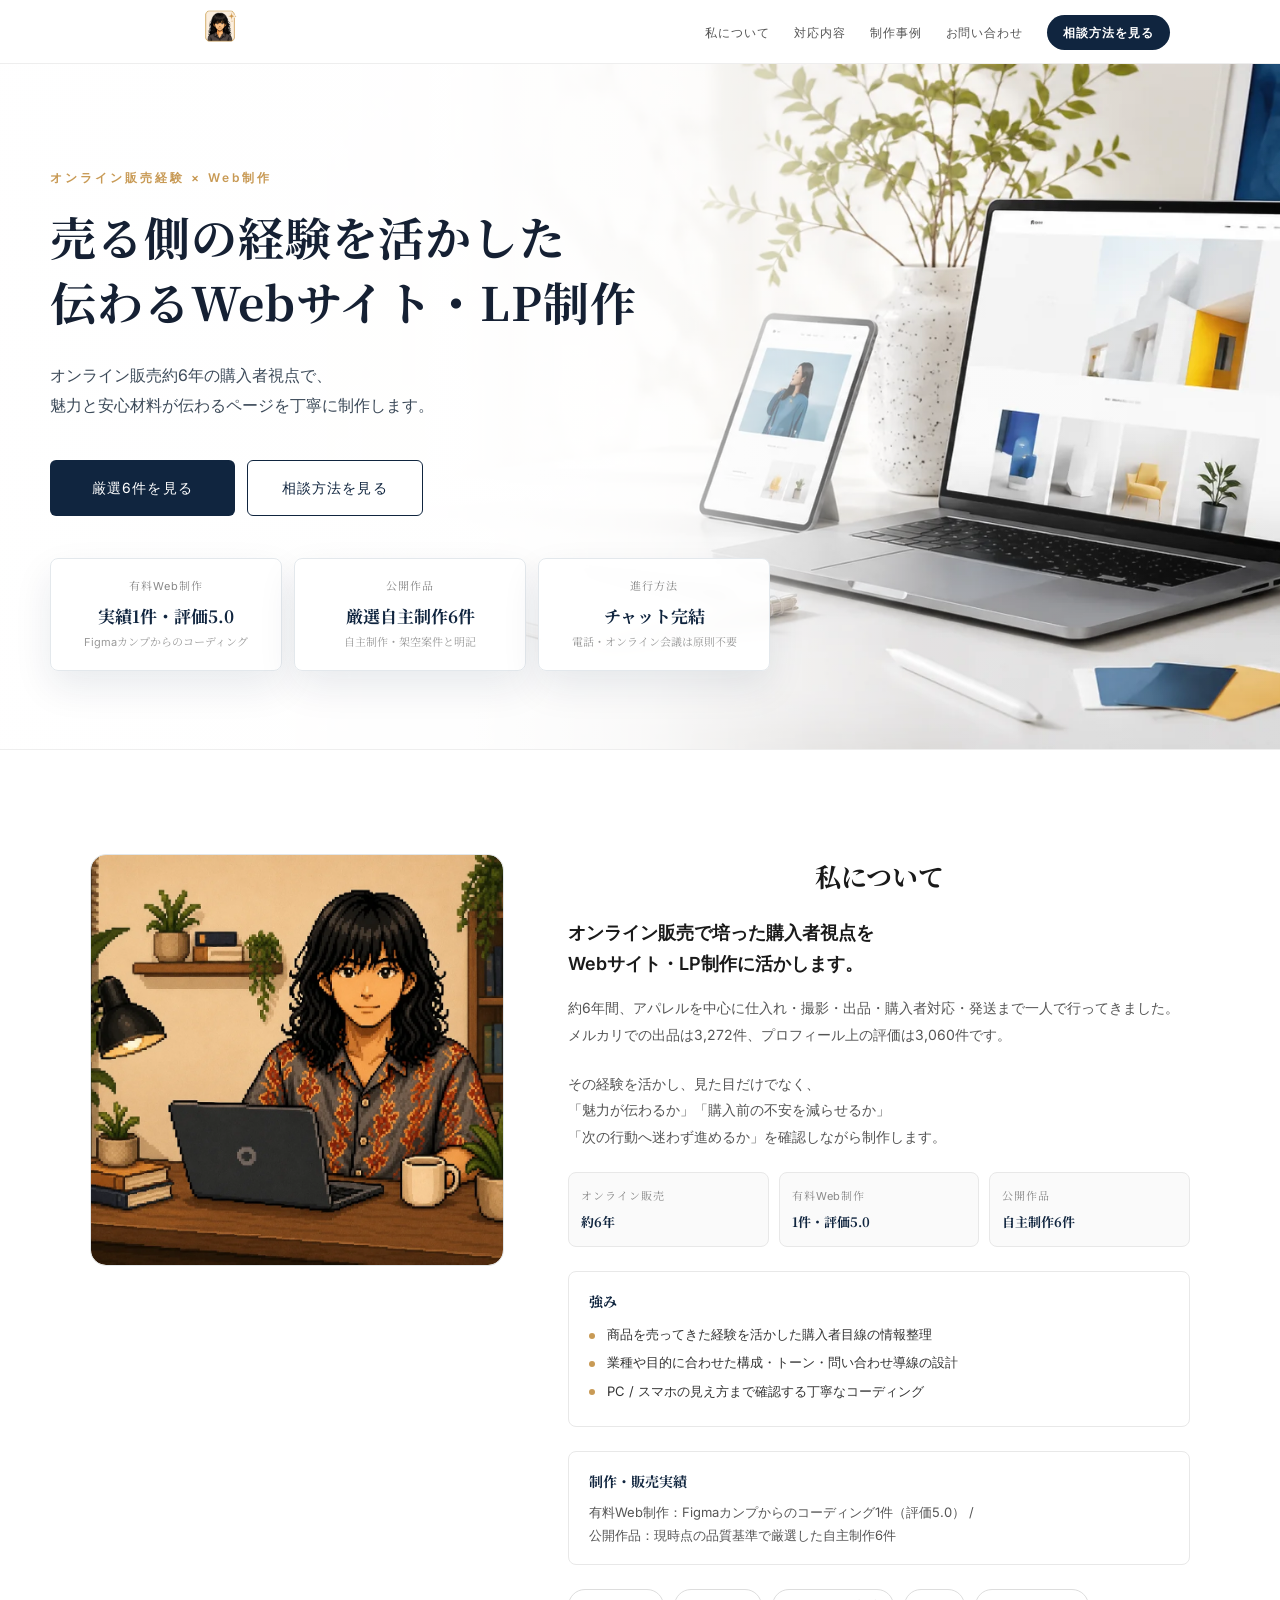
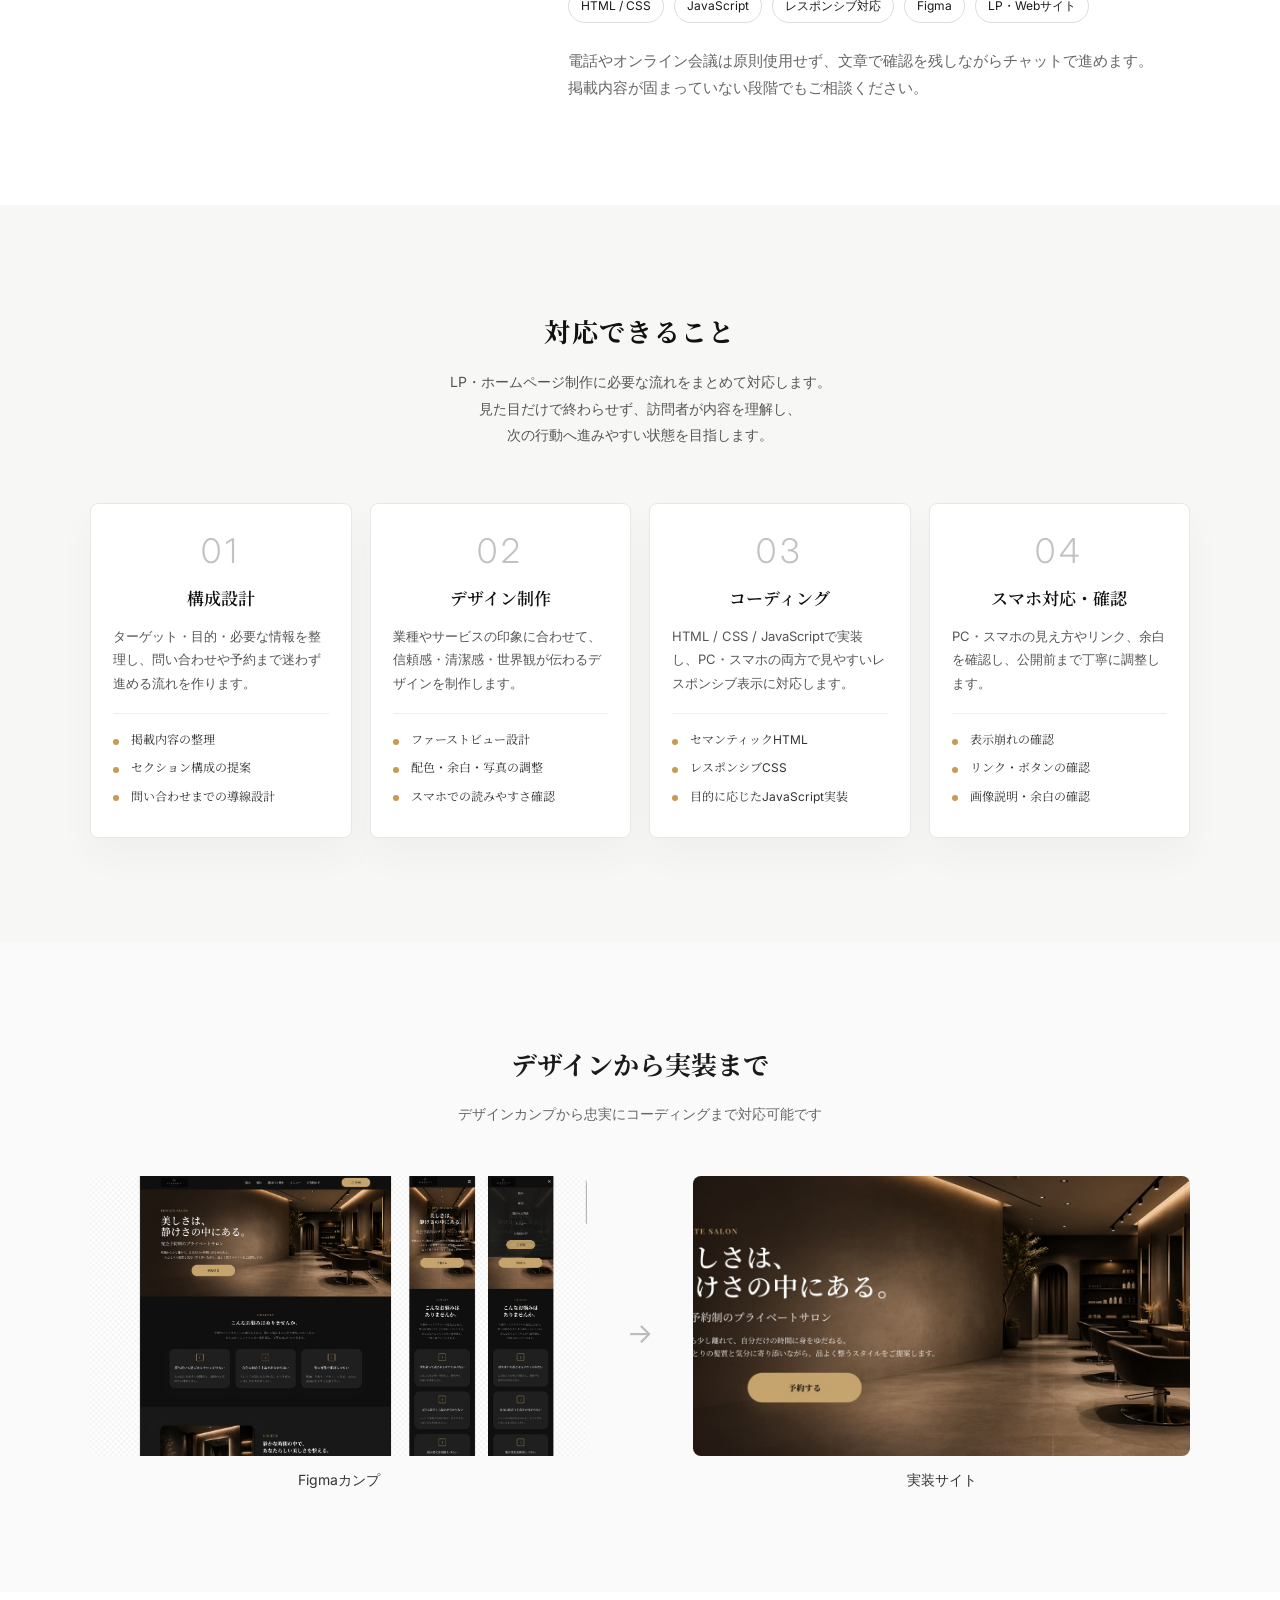
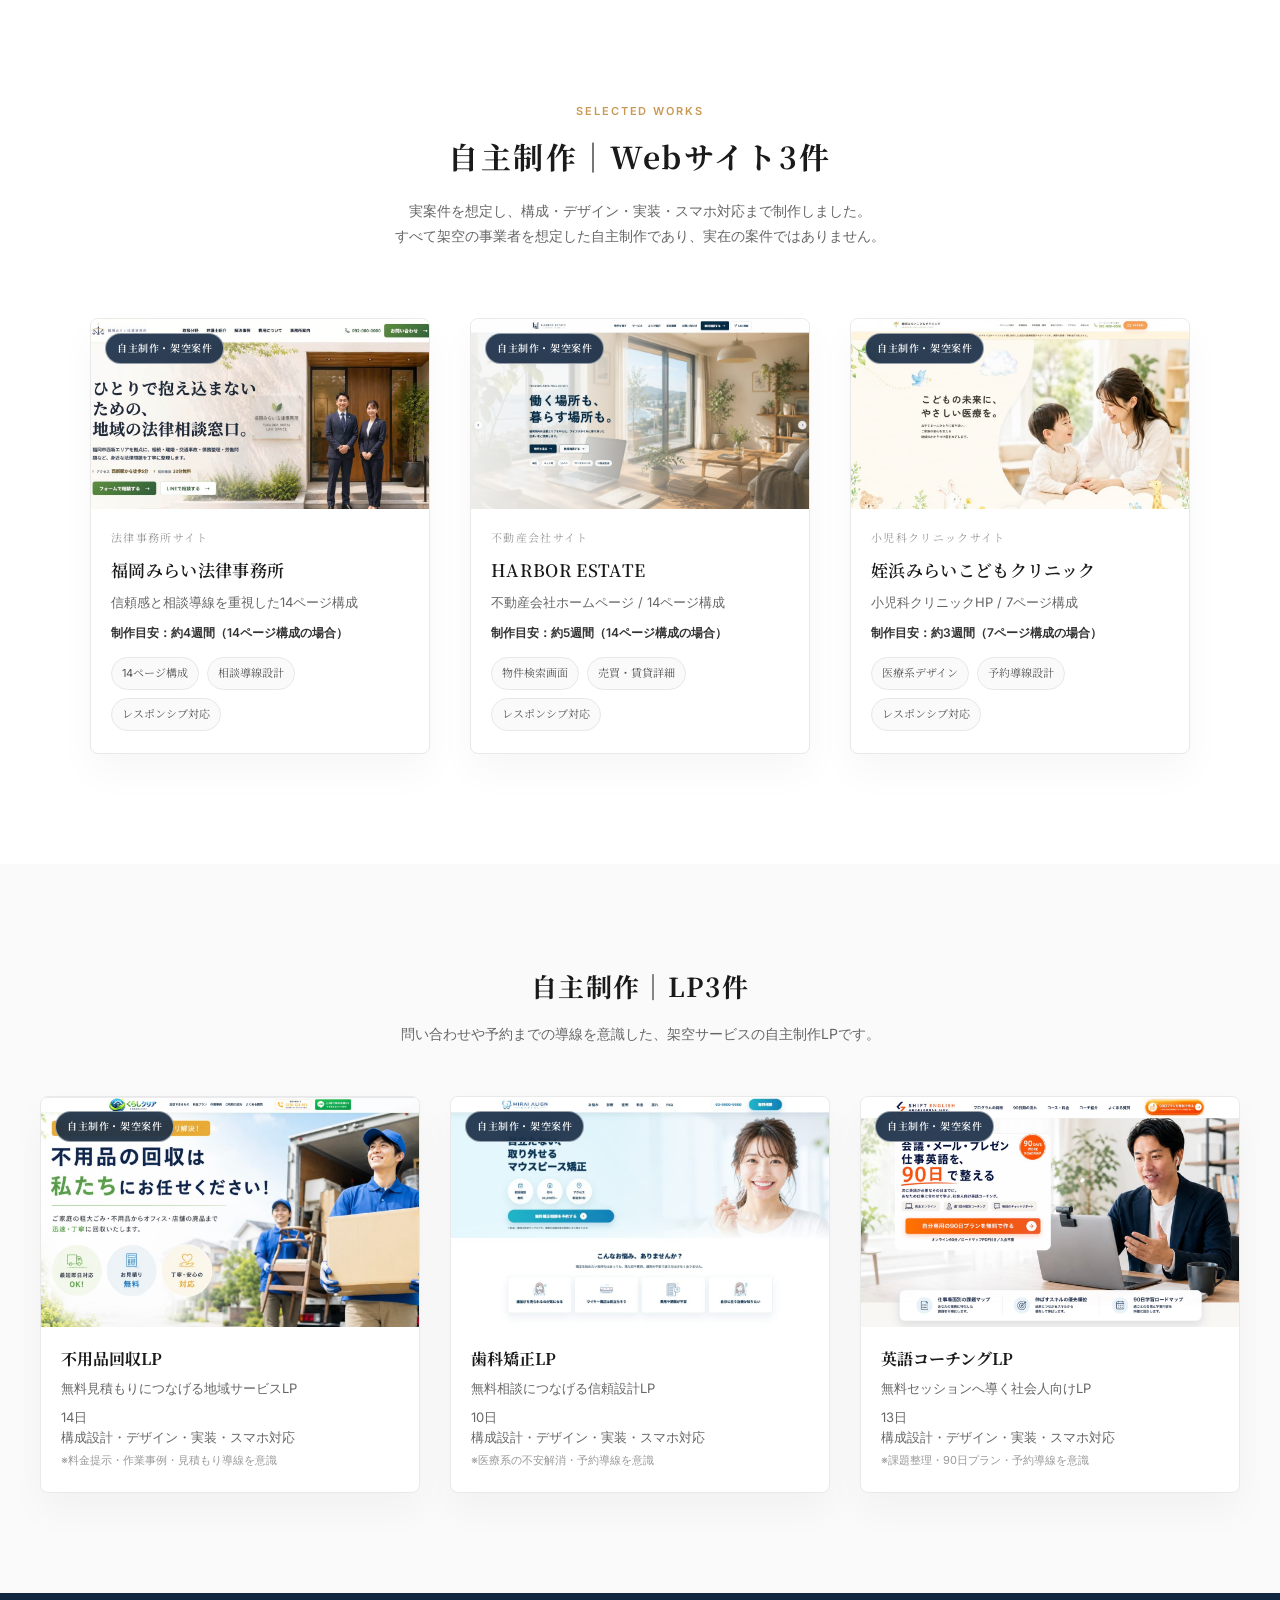
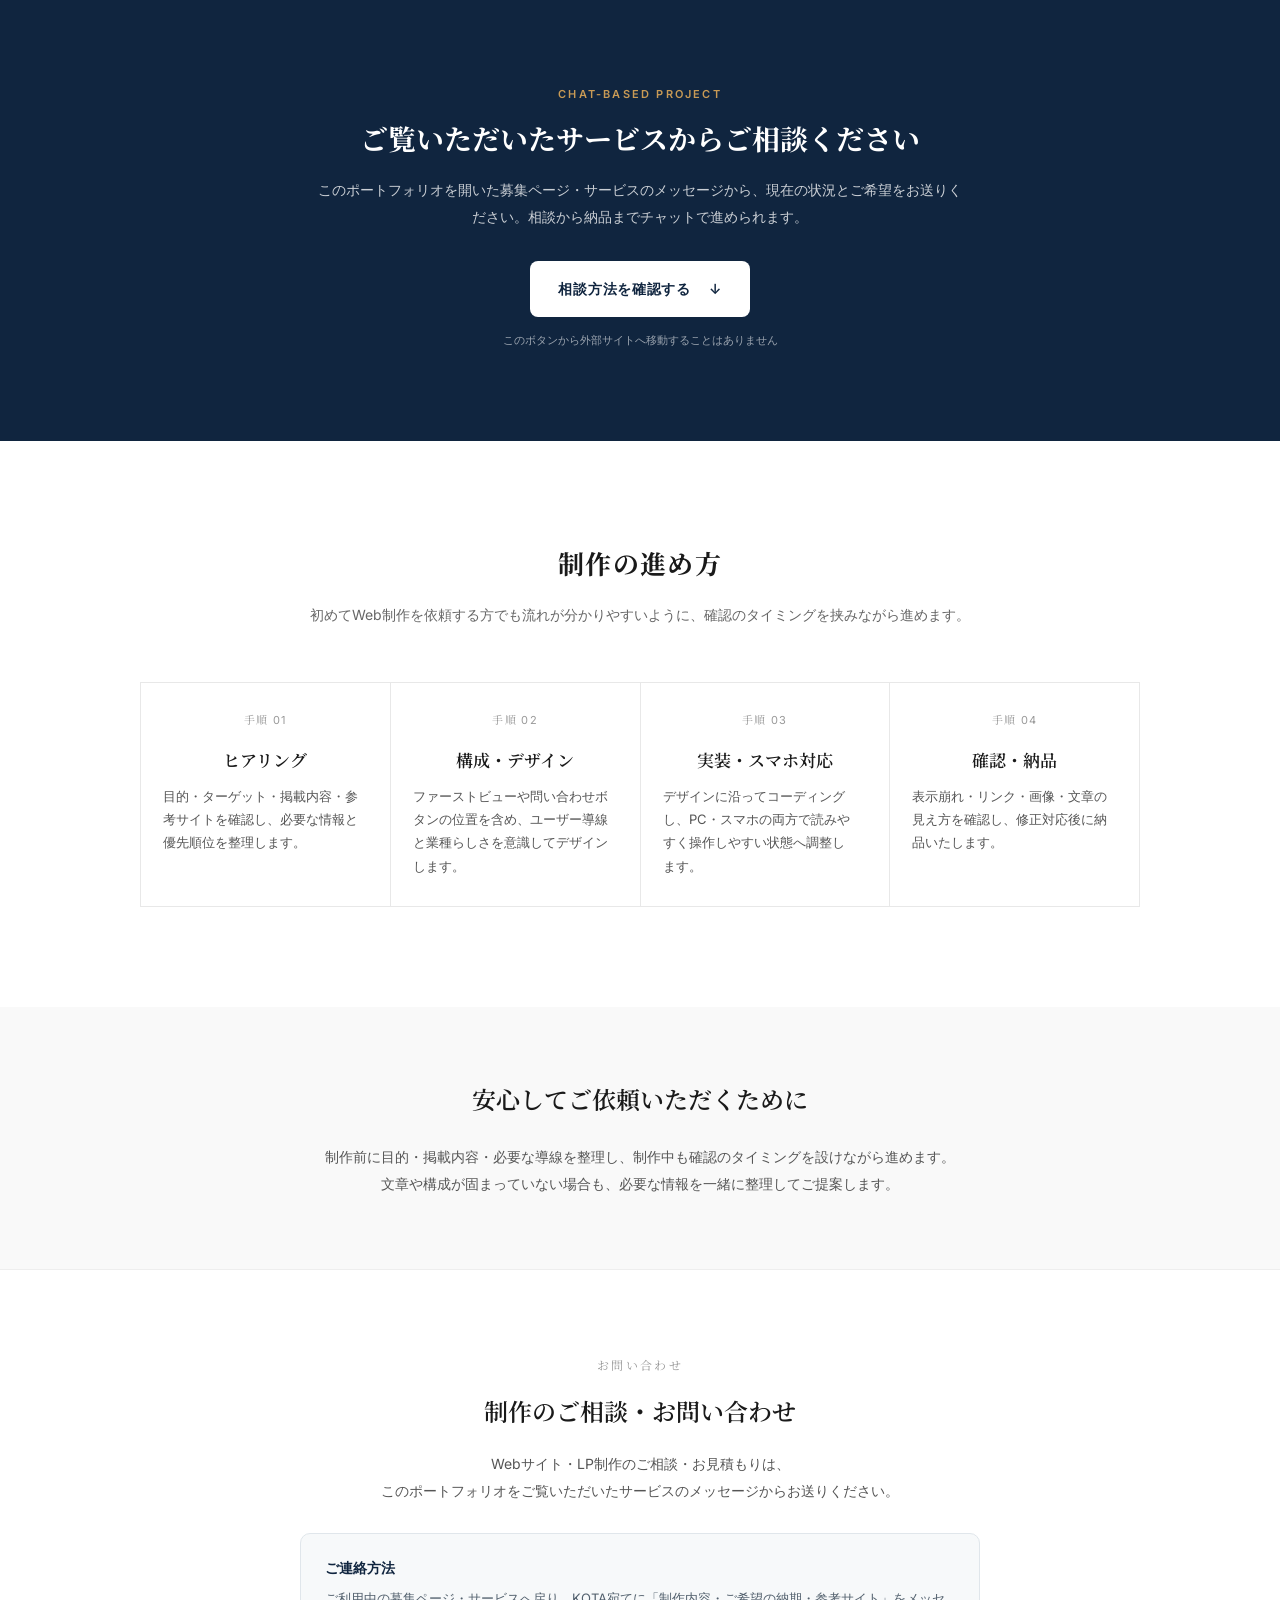
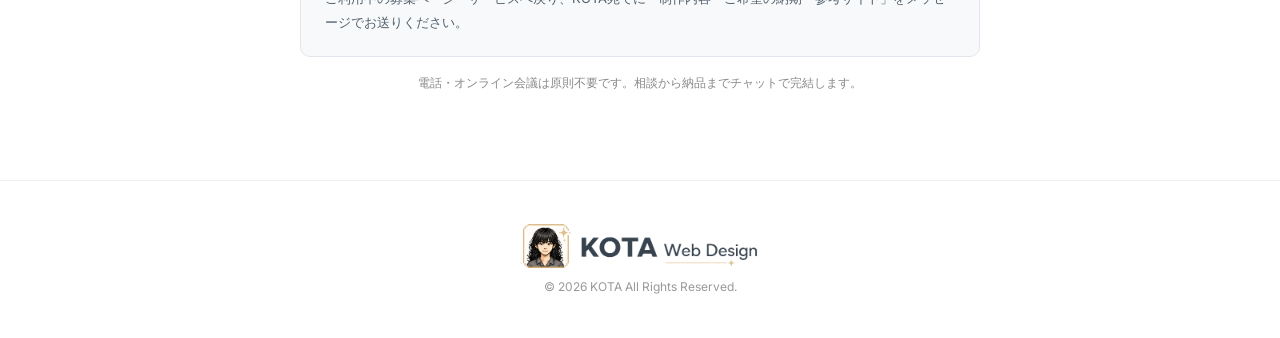
==== index.html @ 9e102dd1 "Add files via upload" ====
<!doctype html>
<html lang="ja">
  <head>
    <meta charset="UTF-8" />
    <meta name="viewport" content="width=device-width, initial-scale=1.0" />

    <!-- SEO -->
    <title>KOTA Web Design｜オンライン販売経験を活かすWebサイト・LP制作</title>

    <meta
      name="description"
      content="オンライン販売約6年の経験を活かし、商品・サービスの魅力が伝わるWebサイト・LPを制作。構成設計、デザイン、コーディング、スマホ対応までチャット完結で進めます。"
    />

    <!-- OGP（SNSシェア用） -->
    <meta
      property="og:title"
      content="KOTA Web Design｜オンライン販売経験×Web制作"
    />
    <meta
      property="og:description"
      content="オンライン販売約6年の購入者視点を活かすWeb制作者。厳選した自主制作6件と有料コーディング実績を掲載しています。"
    />
    <meta property="og:type" content="website" />
    <meta
      property="og:url"
      content="https://kota-web-design.github.io/kota-design-lab/"
    />
    <meta
      property="og:image"
      content="https://kota-web-design.github.io/kota-design-lab/img/ogp-portfolio-20260713.png"
    />
    <meta property="og:image:width" content="1200" />
    <meta property="og:image:height" content="630" />

    <!-- Twitter -->
    <meta name="twitter:card" content="summary_large_image" />
    <meta
      name="twitter:image"
      content="https://kota-web-design.github.io/kota-design-lab/img/ogp-portfolio-20260713.png"
    />

    <!-- CSS -->
    <link rel="stylesheet" href="style.css?v=20260722-6" />

    <!-- FV background -->
    <link
      rel="preload"
      as="image"
      href="img/fv-web-production-desktop.webp"
      type="image/webp"
      media="(min-width: 769px)"
    />
    <link
      rel="preload"
      as="image"
      href="img/fv-web-production-mobile-v2.webp"
      type="image/webp"
      media="(max-width: 768px)"
    />

    <!-- フォント -->
    <link rel="preconnect" href="https://fonts.googleapis.com" />
    <link rel="preconnect" href="https://fonts.gstatic.com" crossorigin />

    <link
      href="https://fonts.googleapis.com/css2?family=Inter:wght@300;400;500;600&amp;family=Noto+Serif+JP:wght@400;500&amp;display=swap"
      rel="stylesheet"
    />

    <!-- ファビコン -->
    <link rel="icon" href="img/favicon.ico" sizes="64x64" type="image/x-icon" />
  </head>
  <body>
    <header class="header">
      <div class="header__inner">
        <!-- ロゴ -->
        <p class="header__logo">
          <a href="index.html" aria-label="KOTA Web Design トップページ">
            <picture class="header__brand-picture">
              <source media="(max-width: 768px)" srcset="img/kota-logo-sp.png" />
              <img src="img/kota-logo-wordmark.png" alt="" width="1200" height="254" />
            </picture>
            <span class="header__brand-label">KOTA Web Design</span>
          </a>
        </p>

        <!-- ハンバーガー -->
        <button
          class="header__toggle"
          type="button"
          aria-label="メニューを開く"
          aria-expanded="false"
          aria-controls="globalNav"
        >
          <span></span>
          <span></span>
          <span></span>
        </button>

        <!-- ナビ -->
        <nav
          class="header__nav"
          id="globalNav"
          aria-label="グローバルナビゲーション"
        >
          <ul>
            <li><a href="#about">私について</a></li>
            <li><a href="#service">対応内容</a></li>
            <li><a href="#works">制作事例</a></li>
            <li><a href="#contact">お問い合わせ</a></li>
            <li class="header__cta-item">
              <a class="header__cta-link" href="#contact">相談方法を見る</a>
            </li>
          </ul>
        </nav>
      </div>
    </header>

    <main>
      <section class="fv">
        <div class="fv__inner">
          <p class="fv__lead">オンライン販売経験 × Web制作</p>

          <h1 class="fv__title">
            <span class="fv__title-line">売る側の経験を活かした</span>
            <span class="fv__title-line">伝わるWebサイト・LP制作</span>
          </h1>

          <p class="fv__text">
            <span class="fv__text-line">オンライン販売約6年の購入者視点で、</span>
            <span class="fv__text-line">魅力と安心材料が伝わるページを丁寧に制作します。</span>
          </p>

          <div class="fv__cta">
            <a href="#works" class="btn-primary"> 厳選6件を見る </a>

            <a href="#contact" class="btn-secondary btn-contact"> 相談方法を見る </a>
          </div>

          <ul class="fv__points" aria-label="対応内容の概要">
            <li>
              <span>有料Web制作</span>
              <strong>実績1件・評価5.0</strong>
              <small>Figmaカンプからのコーディング</small>
            </li>
            <li>
              <span>公開作品</span>
              <strong>厳選自主制作6件</strong>
              <small>自主制作・架空案件と明記</small>
            </li>
            <li>
              <span>進行方法</span>
              <strong>チャット完結</strong>
              <small>電話・オンライン会議は原則不要</small>
            </li>
          </ul>
        </div>
      </section>

      <!-- About -->

      <section id="about" class="about">
        <div class="about__inner">
          <!-- 左：KOTAのイメージイラスト -->
          <div class="about__img">
            <img
              src="img/about-kota-pixel.webp"
              alt="パソコンでWeb制作をするKOTAのイメージイラスト"
              width="1200"
              height="900"
              loading="lazy"
            />
          </div>

          <!-- 右：テキスト -->
          <div class="about__content">
            <h2 class="about__title">私について</h2>

            <p class="about__lead">
              <span class="about__lead-line">オンライン販売で培った購入者視点を</span>
              <span class="about__lead-line">Webサイト・LP制作に活かします。</span>
            </p>

            <p class="about__text">
              <span class="about__text-line">約6年間、アパレルを中心に仕入れ・撮影・出品・購入者対応・発送まで一人で行ってきました。</span>
              <span class="about__text-line">メルカリでの出品は3,272件、プロフィール上の評価は3,060件です。</span>
            </p>
            <p class="about__text">
              <span class="about__text-line">その経験を活かし、見た目だけでなく、</span>
              <span class="about__text-line">「魅力が伝わるか」「購入前の不安を減らせるか」</span>
              <span class="about__text-line">「次の行動へ迷わず進めるか」を確認しながら制作します。</span>
            </p>

            <div class="about__summary" aria-label="対応内容の要約">
              <div>
                <span>オンライン販売</span>
                <strong>約6年</strong>
              </div>
              <div>
                <span>有料Web制作</span>
                <strong>1件・評価5.0</strong>
              </div>
              <div>
                <span>公開作品</span>
                <strong>自主制作6件</strong>
              </div>
            </div>

            <!-- 強み -->
            <div class="about__strength">
              <h3>強み</h3>
              <ul>
                <li>商品を売ってきた経験を活かした購入者目線の情報整理</li>
                <li>業種や目的に合わせた構成・トーン・問い合わせ導線の設計</li>
                <li>PC / スマホの見え方まで確認する丁寧なコーディング</li>
              </ul>
            </div>

            <!-- 実績 -->
            <div class="about__data">
              <h3>制作・販売実績</h3>
              <p>
                有料Web制作：Figmaカンプからのコーディング1件（評価5.0） /<br>
                公開作品：現時点の品質基準で厳選した自主制作6件
              </p>
            </div>

            <!-- スキル -->
            <ul class="about__skills">
              <li>HTML / CSS</li>
              <li>JavaScript</li>
              <li>レスポンシブ対応</li>
              <li>Figma</li>
              <li>LP・Webサイト</li>
            </ul>

            <!-- スタンス -->
            <p class="about__note">
              電話やオンライン会議は原則使用せず、文章で確認を残しながらチャットで進めます。<br>掲載内容が固まっていない段階でもご相談ください。
            </p>
          </div>
        </div>
      </section>

      <!-- Service -->

      <section id="service" class="service">
        <div class="service__inner">
          <h2 class="service__title">対応できること</h2>

          <p class="service__lead">
            LP・ホームページ制作に必要な流れをまとめて対応します。<br>
            見た目だけで終わらせず、訪問者が内容を理解し、<br class="br-sp">次の行動へ進みやすい状態を目指します。
          </p>

          <div class="service__grid">
            <div class="service__card">
              <span class="service__num">01</span>
              <h3>構成設計</h3>
              <p>
                ターゲット・目的・必要な情報を整理し、問い合わせや予約まで迷わず進める流れを作ります。
              </p>
              <ul class="service__points">
                <li>掲載内容の整理</li>
                <li>セクション構成の提案</li>
                <li>問い合わせまでの導線設計</li>
              </ul>
            </div>

            <div class="service__card">
              <span class="service__num">02</span>
              <h3>デザイン制作</h3>
              <p>
                業種やサービスの印象に合わせて、信頼感・清潔感・世界観が伝わるデザインを制作します。
              </p>
              <ul class="service__points">
                <li>ファーストビュー設計</li>
                <li>配色・余白・写真の調整</li>
                <li>スマホでの読みやすさ確認</li>
              </ul>
            </div>

            <div class="service__card">
              <span class="service__num">03</span>
              <h3>コーディング</h3>
              <p>
                HTML / CSS /
                JavaScriptで実装し、PC・スマホの両方で見やすいレスポンシブ表示に対応します。
              </p>
              <ul class="service__points">
                <li>セマンティックHTML</li>
                <li>レスポンシブCSS</li>
                <li>目的に応じたJavaScript実装</li>
              </ul>
            </div>

            <div class="service__card">
              <span class="service__num">04</span>
              <h3>スマホ対応・確認</h3>
              <p>
                PC・スマホの見え方やリンク、余白を確認し、公開前まで丁寧に調整します。
              </p>
              <ul class="service__points">
                <li>表示崩れの確認</li>
                <li>リンク・ボタンの確認</li>
                <li>画像説明・余白の確認</li>
              </ul>
            </div>
          </div>
        </div>
      </section>

      <!-- デザインから実装まで -->

      <section class="flow">
        <div class="flow__inner">
          <h2 class="flow__title">デザインから実装まで</h2>

          <p class="flow__lead">
            デザインカンプから忠実にコーディングまで対応可能です
          </p>

          <div class="flow__grid">
            <!-- Figma -->
            <a
              href="https://www.figma.com/design/ngQsk5LCOFToqk7Y4QgtPi/portfolio-hair-salon?m=auto&t=NcgxtEszSoe4qUZQ-6"
              target="_blank"
              rel="noopener noreferrer"
              class="flow__card"
            >
              <div class="flow__img">
                <img
                  src="img/figma-sample.jpg"
                  alt="Figmaデザインカンプ"
                  width="2850"
                  height="1708"
                  loading="lazy"
                />
              </div>
              <p class="flow__label">Figmaカンプ</p>
            </a>

            <div class="flow__arrow">→</div>

            <!-- コーディング -->
            <a
              href="https://kota-web-design.github.io/salon-prive-lp/"
              target="_blank"
              rel="noopener noreferrer"
              class="flow__card"
            >
              <div class="flow__img">
                <img
                  src="img/code-sample.jpg"
                  alt="コーディング実装サイト"
                  width="1440"
                  height="614"
                  loading="lazy"
                />
              </div>
              <p class="flow__label">実装サイト</p>
            </a>
          </div>
        </div>
      </section>

      <!-- 制作事例 -->
      <section id="works" class="works">
        <div class="works__inner">
          <p class="works__eyebrow">SELECTED WORKS</p>
          <h2 class="works__title">自主制作｜Webサイト3件</h2>

          <p class="works__lead">
            実案件を想定し、構成・デザイン・実装・スマホ対応<br class="sp-only">まで制作しました。<br>
            すべて架空の事業者を想定した自主制作であり、<br class="sp-only">実在の案件ではありません。
          </p>

          <div class="works__grid">
            <!-- 法律事務所サイト -->
            <a href="work-law.html" class="works__card works__card--featured">
              <div class="works__img">
                <span class="project-badge">自主制作・架空案件</span>
                <img
                  src="img/work-law.jpg"
                  alt="法律事務所サイト制作事例"
                  loading="lazy"
                  width="1200"
                  height="630"
                />
                <span class="works__link">詳細を見る →</span>
              </div>
              <div class="works__info">
                <span class="works__category">法律事務所サイト</span>
                <h3>福岡みらい法律事務所</h3>
                <p>信頼感と相談導線を重視した14ページ構成</p>
                <p class="works__period">制作目安：約4週間（14ページ構成の場合）</p>
                <ul class="works__tags" aria-label="制作内容">
                  <li>14ページ構成</li>
                  <li>相談導線設計</li>
                  <li>レスポンシブ対応</li>
                </ul>
              </div>
            </a>

            <!-- 不動産HP -->
            <a
              href="work-harbor-estate.html"
              class="works__card works__card--featured"
            >
              <div class="works__img">
                <span class="project-badge">自主制作・架空案件</span>
                <img
                  src="img/harbor-estate.jpg"
                  alt="不動産会社ホームページ HARBOR ESTATEの制作事例"
                  width="1889"
                  height="1108"
                  loading="lazy"
                />
                <span class="works__link">詳細を見る →</span>
              </div>
              <div class="works__info">
                <span class="works__category">不動産会社サイト</span>
                <h3>HARBOR ESTATE</h3>
                <p>不動産会社ホームページ / 14ページ構成</p>
                <p class="works__period">制作目安：約5週間（14ページ構成の場合）</p>
                <ul class="works__tags" aria-label="制作内容">
                  <li>物件検索画面</li>
                  <li>売買・賃貸詳細</li>
                  <li>レスポンシブ対応</li>
                </ul>
              </div>
            </a>

            <!-- 小児科クリニックHP -->
            <a
              href="work-pediatric-clinic.html"
              class="works__card works__card--featured"
            >
              <div class="works__img">
                <span class="project-badge">自主制作・架空案件</span>
                <img
                  src="img/work-pediatric-clinic-20260710.png"
                  alt="小児科クリニックホームページ 姪浜みらいこどもクリニックの制作事例"
                  loading="lazy"
                  width="1200"
                  height="630"
                />
                <span class="works__link">詳細を見る →</span>
              </div>
              <div class="works__info">
                <span class="works__category">小児科クリニックサイト</span>
                <h3>姪浜みらいこどもクリニック</h3>
                <p>小児科クリニックHP / 7ページ構成</p>
                <p class="works__period">制作目安：約3週間（7ページ構成の場合）</p>
                <ul class="works__tags" aria-label="制作内容">
                  <li>医療系デザイン</li>
                  <li>予約導線設計</li>
                  <li>レスポンシブ対応</li>
                </ul>
              </div>
            </a>
          </div>
        </div>
      </section>
      <!-- LP projects -->

      <section class="lp">
        <div class="lp__inner">
          <h2 class="lp__title">自主制作｜LP3件</h2>

          <p class="lp__lead">
            問い合わせや予約までの導線を意識した、<br class="sp-only">架空サービスの自主制作LPです。
          </p>

          <div class="lp__grid">
            <!-- 不用品回収 -->
            <a href="lp-kurashi-clear.html" class="lp__card">
              <div class="lp__img">
                <span class="project-badge">自主制作・架空案件</span>
                <img
                  src="img/lp-kurashi-clear-20260717.jpg"
                  alt="不用品回収LP くらしクリアの制作事例"
                  width="1400"
                  height="776"
                  loading="lazy"
                />
              </div>
              <div class="lp__info">
                <h3>不用品回収LP</h3>
                <p>無料見積もりにつなげる地域サービスLP</p>
                <p class="lp__meta">
                  14日<br />
                  構成設計・デザイン・実装・スマホ対応<br />
                  <span class="lp__note">※料金提示・作業事例・見積もり導線を意識</span>
                </p>
              </div>
            </a>

            <!-- 歯科矯正 -->
            <a href="lp-dental.html" class="lp__card">
              <div class="lp__img">
                <span class="project-badge">自主制作・架空案件</span>
                <img
                  src="img/lp-dental.png"
                  alt="歯科矯正LP制作事例"
                  width="1200"
                  height="630"
                  loading="lazy"
                />
              </div>
              <div class="lp__info">
                <h3>歯科矯正LP</h3>
                <p>無料相談につなげる信頼設計LP</p>
                <p class="lp__meta">
                  10日<br />
                  構成設計・デザイン・実装・スマホ対応<br />
                  <span class="lp__note">※医療系の不安解消・予約導線を意識</span>
                </p>
              </div>
            </a>

            <!-- 英語コーチング -->
            <a href="lp-shift-english.html" class="lp__card">
              <div class="lp__img">
                <span class="project-badge">自主制作・架空案件</span>
                <img
                  src="img/lp-shift-english-20260717.jpg"
                  alt="英語コーチングLP SHIFT ENGLISHの制作事例"
                  width="1400"
                  height="792"
                  loading="lazy"
                />
              </div>
              <div class="lp__info">
                <h3>英語コーチングLP</h3>
                <p>無料セッションへ導く社会人向けLP</p>
                <p class="lp__meta">
                  13日<br />
                  構成設計・デザイン・実装・スマホ対応<br />
                  <span class="lp__note">※課題整理・90日プラン・予約導線を意識</span>
                </p>
              </div>
            </a>

          </div>
        </div>
      </section>

      <section class="portfolio-cta" aria-labelledby="portfolioCtaTitle">
        <div class="portfolio-cta__inner">
          <p class="portfolio-cta__label">CHAT-BASED PROJECT</p>
          <h2 id="portfolioCtaTitle">ご覧いただいたサービスから<br class="sp-only">ご相談ください</h2>
          <p>このポートフォリオを開いた募集ページ・サービスのメッセージから、現在の状況とご希望をお送りください。<br class="sp-only">相談から納品までチャットで進められます。</p>
          <a href="#contact" class="portfolio-cta__button">相談方法を確認する <span aria-hidden="true">↓</span></a>
          <small>このボタンから外部サイトへ移動することはありません</small>
        </div>
      </section>

      <!-- Process -->

      <section class="process">
        <div class="process__inner">
          <h2 class="process__title">制作の進め方</h2>

          <p class="process__lead">
            初めてWeb制作を依頼する方でも流れが分かりやすいように、確認のタイミングを挟みながら進めます。
          </p>

          <div class="process__list">
            <div class="process__item">
              <span>手順 01</span>
              <h3>ヒアリング</h3>
              <p>
                目的・ターゲット・掲載内容・参考サイトを確認し、必要な情報と優先順位を整理します。
              </p>
            </div>

            <div class="process__item">
              <span>手順 02</span>
              <h3>構成・デザイン</h3>
              <p>
                ファーストビューや問い合わせボタンの位置を含め、ユーザー導線と業種らしさを意識してデザインします。
              </p>
            </div>

            <div class="process__item">
              <span>手順 03</span>
              <h3>実装・スマホ対応</h3>
              <p>
                デザインに沿ってコーディングし、PC・スマホの両方で読みやすく操作しやすい状態へ調整します。
              </p>
            </div>

            <div class="process__item">
              <span>手順 04</span>
              <h3>確認・納品</h3>
              <p>
                表示崩れ・リンク・画像・文章の見え方を確認し、修正対応後に納品いたします。
              </p>
            </div>
          </div>
        </div>
      </section>

      <!-- Trust -->

      <section class="trust">
        <div class="trust__inner">
          <h2 class="trust__title">安心してご依頼いただくために</h2>

          <p class="trust__text">
            制作前に目的・掲載内容・必要な導線を整理し、制作中も確認のタイミングを設けながら進めます。<br>
            文章や構成が固まっていない場合も、必要な情報を一緒に整理してご提案します。
          </p>
        </div>
      </section>

      <!-- Contact -->
      <section id="contact" class="contact">
        <div class="contact__inner">
          <p class="contact__label">お問い合わせ</p>
          <h2 class="contact__title">制作のご相談・お問い合わせ</h2>
          <p class="contact__text">
            <span class="contact__line">Webサイト・LP制作のご相談・お見積もりは、</span>
            <span class="contact__line">このポートフォリオをご覧いただいたサービスの<br class="sp-only">メッセージからお送りください。</span>
          </p>
          <div class="contact__guide">
            <p class="contact__guide-title">ご連絡方法</p>
            <p>ご利用中の募集ページ・サービスへ戻り、KOTA宛てに「制作内容・ご希望の納期・参考サイト」をメッセージでお送りください。</p>
          </div>
          <p class="contact__note">電話・オンライン会議は原則不要です。<br class="sp-only">相談から納品までチャットで完結します。</p>
        </div>
      </section>
    </main>

    <!-- Footer -->
    <footer class="footer">
      <div class="footer__inner">
        <p class="footer__name"><img src="img/kota-logo-wordmark.png" alt="KOTA Web Design" width="1200" height="254" /></p>

        <p class="footer__copy">© 2026 KOTA All Rights Reserved.</p>
      </div>
    </footer>

    <script src="script.js?v=20260710-1"></script>
  </body>
</html>
---- style.css ----
/* ===============================
   Reset CSS
=============================== */
*,
*::before,
*::after {
  box-sizing: border-box;
}

/* ===============================
   2026-07 クラウドソーシング向け改善
=============================== */
:root {
  --brand-navy: #10253f;
  --brand-gold: #c89a55;
  --brand-ink: #152033;
  --brand-surface: #f5f7f8;
}

  .sp-only{
    display: none;
  }

   .pc-only{
    display: block;
   }

.header__logo a {
  display: inline-flex;
  align-items: center;
  gap: 10px;
  color: var(--brand-navy);
}

.header__logo img {
  width: 36px;
  height: 36px;
  object-fit: contain;
}

.header__cta-link {
  padding: 10px 16px;
  border-radius: 999px;
  background: var(--brand-navy);
  color: #fff !important;
  font-weight: 600;
}

.header__cta-link:hover {
  background: #183552;
  color: #fff;
}

.fv {
  background:
    radial-gradient(circle at 50% 0%, rgba(200, 154, 85, 0.1), transparent 34%),
    linear-gradient(180deg, #fff 0%, #fbfcfc 100%);
}

.fv__lead,
.works__eyebrow,
.portfolio-cta__label {
  color: var(--brand-gold);
  font-weight: 600;
}

.fv__title {
  color: var(--brand-ink);
}

.btn-primary {
  background: var(--brand-navy);
}

.btn-contact {
  border-color: var(--brand-navy);
  color: var(--brand-navy);
}

.btn-contact:hover {
  background: var(--brand-navy);
  color: #fff;
}

.fv__points li {
  border-color: #e3e8ec;
  box-shadow: 0 14px 34px rgba(16, 37, 63, 0.05);
}

.fv__points strong {
  color: var(--brand-navy);
}

.about__img {
  min-height: 410px;
  justify-content: center;
  padding: 48px;
  border: 1px solid #e2e7ea;
  border-radius: 16px;
  background:
    radial-gradient(circle at 50% 36%, rgba(200, 154, 85, 0.14), transparent 34%),
    var(--brand-surface);
}

.about__img img {
  width: 100%;
  max-width: 310px;
  height: auto;
  object-fit: contain;
  border-radius: 0;
  box-shadow: none;
  filter: none;
}

.about__img img:hover {
  transform: translateY(-3px);
  box-shadow: none;
}

.about__summary strong,
.about__strength h3,
.about__data h3 {
  color: var(--brand-navy);
}

.about__strength li::before,
.service__points li::before,
.work__heading::before {
  background: var(--brand-gold);
}

.works__eyebrow {
  margin-bottom: 10px;
  text-align: center;
  font-family: 'Inter', 'Noto Serif JP', sans-serif;
  font-size: 11px;
  letter-spacing: 0.18em;
}

.works__img,
.lp__img {
  position: relative;
}

.project-badge {
  position: absolute;
  top: 14px;
  left: 14px;
  z-index: 2;
  display: inline-flex;
  align-items: center;
  min-height: 30px;
  padding: 6px 11px;
  border: 1px solid rgba(255, 255, 255, 0.5);
  border-radius: 999px;
  background: rgba(16, 37, 63, 0.88);
  color: #fff;
  font-family: 'Inter', 'Noto Serif JP', sans-serif;
  font-size: 10px;
  font-weight: 600;
  letter-spacing: 0.06em;
  backdrop-filter: blur(8px);
}

.portfolio-cta {
  padding: 92px 20px;
  background: var(--brand-navy);
  color: #fff;
  text-align: center;
}

.portfolio-cta__inner {
  max-width: 760px;
  margin: 0 auto;
}

.portfolio-cta__label {
  margin-bottom: 14px;
  font-family: 'Inter', 'Noto Serif JP', sans-serif;
  font-size: 11px;
  letter-spacing: 0.2em;
}

.portfolio-cta h2 {
  margin-bottom: 18px;
  font-size: 28px;
  line-height: 1.5;
  color: #fff;
}

.portfolio-cta p:not(.portfolio-cta__label) {
  max-width: 650px;
  margin: 0 auto 30px;
  color: rgba(255, 255, 255, 0.78);
  font-size: 14px;
  line-height: 1.9;
}

.portfolio-cta__button,
.contact__button {
  display: inline-flex;
  align-items: center;
  justify-content: center;
  gap: 18px;
  min-height: 56px;
  padding: 15px 28px;
  border-radius: 8px;
  font-size: 14px;
  font-weight: 600;
  letter-spacing: 0.05em;
  transition: transform 0.25s ease, box-shadow 0.25s ease, background 0.25s ease;
}

.portfolio-cta__button {
  background: #fff;
  color: var(--brand-navy);
}

.portfolio-cta__button:hover,
.contact__button:hover {
  transform: translateY(-2px);
  box-shadow: 0 14px 30px rgba(0, 0, 0, 0.16);
}

.portfolio-cta small {
  display: block;
  margin-top: 14px;
  color: rgba(255, 255, 255, 0.58);
  font-size: 11px;
}

.contact__button {
  margin-top: 28px;
  background: var(--brand-navy);
  color: #fff;
}

.contact__note {
  margin-top: 16px;
  color: #888;
  font-size: 12px;
}

.footer__name {
  display: flex;
  align-items: center;
  justify-content: center;
  gap: 8px;
  color: var(--brand-navy);
  font-weight: 600;
}

.footer__name img {
  width: 36px;
  height: 36px;
  object-fit: contain;
}

a:focus-visible,
button:focus-visible {
  outline: 3px solid rgba(200, 154, 85, 0.65);
  outline-offset: 4px;
}

/* Brand overrides kept last so the existing component styles inherit them. */
.fv__lead,
.works__eyebrow,
.portfolio-cta__label {
  color: var(--brand-gold);
}

.btn-primary {
  background: var(--brand-navy);
}

.btn-contact {
  border-color: var(--brand-navy);
  color: var(--brand-navy);
}

.fv__points li {
  border-color: #e3e8ec;
  box-shadow: 0 14px 34px rgba(16, 37, 63, 0.05);
}

.fv__points strong,
.about__summary strong,
.about__strength h3,
.about__data h3 {
  color: var(--brand-navy);
}

.about__img {
  min-height: 410px;
  justify-content: center;
  padding: 48px;
  border: 1px solid #e2e7ea;
  border-radius: 16px;
  background:
    radial-gradient(circle at 50% 36%, rgba(200, 154, 85, 0.14), transparent 34%),
    var(--brand-surface);
}

.about__img img {
  width: 100%;
  max-width: 310px;
  height: auto;
  object-fit: contain;
  border-radius: 0;
  box-shadow: none;
  filter: none;
}

.about__strength li::before,
.service__points li::before,
.work__heading::before {
  background: var(--brand-gold);
}

.work__badge {
  width: fit-content;
  margin: 0 auto 18px;
  padding: 7px 12px;
  border: 1px solid rgba(16, 37, 63, 0.16);
  border-radius: 999px;
  background: #f4f7f9;
  color: var(--brand-navy);
  font-family: 'Inter', 'Noto Serif JP', sans-serif;
  font-size: 11px;
  font-weight: 600;
  letter-spacing: 0.08em;
}

.work__cta a.work__cta-contact {
  border-color: var(--brand-gold);
  background: var(--brand-navy);
  color: #fff;
}

html, body {
  margin: 0;
  padding: 0;
}


html {
  overflow-x: hidden;
  scroll-behavior: smooth;
}

body {
  line-height: 1.7;
  font-family: -apple-system, BlinkMacSystemFont, "Hiragino Sans", "Yu Gothic", YuGothic, "Inter", sans-serif;
  color: #1a1a1a;
  background-color: #fff;
  padding-top: 64px;
  overflow-x: hidden;
}

img {
  max-width: 100%;
  height: auto;
  display: block;
}

a {
  text-decoration: none;
  color: inherit;
}

ul, ol {
  list-style: none;
  padding: 0;
  margin: 0;
}

h1, h2, h3 {
  margin: 0;
  font-family: 'Noto Serif JP', serif;
}

p {
  margin: 0;
}

h1,
h2,
h3,
p,
li,
a {
  text-wrap: pretty;
}

.sp-only{
  display: none;
}

.pc-only{
  display: block;
}


/* ===============================
   HEADER
=============================== */
.header {
  height: 64px;
  position: fixed;
  top: 0;
  left: 0;
  width: 100%;
  background: #fff;
  border-bottom: 1px solid #eee;
  z-index: 300;
}

.header__inner {
  max-width: 1100px;
  margin: 0 auto;
  padding: 0 20px; 
  height: 100%; 
  display: flex;
  justify-content: space-between;
  align-items: center; 
}

.header__logo a {
  font-size: 14px;
  font-weight: 600;
  letter-spacing: 0.05em;
}

.header__nav ul {
  display: flex;
  gap: 24px;
}

.header__nav a {
  font-size: 12px;
  letter-spacing: 0.08em;
  color: #555;
  transition: 0.3s;
}

.header__nav a:hover {
  color: #111;
}

.header__toggle {
  display: none;
}

/* ===============================
   First View
=============================== */

.fv {
  padding: 110px 20px 86px;
  text-align: center;
  border-bottom: 1px solid #eee;
}

.fv__inner {
  max-width: 1000px;
  margin: 0 auto;
}

.fv__lead {
  font-size: 12px;
  letter-spacing: 0.25em;
  margin-bottom: 16px;
  color: #999;
}

.fv__title {
  font-size: 46px;
  font-weight: 700;
  line-height: 1.4;
  margin-bottom: 28px;
  letter-spacing: 0.02em;
  max-width: 720px;
  margin-left: auto;
  margin-right: auto;
}

.fv__title-line {
  display: block;
}

.fv__text-line {
  display: block;
}

.fv__text {
  font-size: 16px;
  color: #555;
  line-height: 1.85;
  margin-bottom: 40px;
  max-width: 620px;
  margin-left: auto;
  margin-right: auto;
}

.fv__cta {
  display: flex;
  flex-direction: row;
  justify-content: center;
  align-items: center;
  gap: 12px;
  margin-bottom: 42px;
}

.btn-primary {
  display: inline-block;
  padding: 16px 42px;
  background-color: #111;
  color: #fff;
  font-size: 14px;
  letter-spacing: 0.08em;
  border-radius: 6px;
  transition: all 0.3s ease;
}

.btn-primary:hover {
  opacity: 0.85;
  transform: translateY(-2px);
}

.btn-secondary {
  display: inline-block;
  padding: 15px 34px;
  background-color: #fff;
  color: #111;
  font-size: 14px;
  letter-spacing: 0.08em;
  border: 1px solid #111;
  border-radius: 6px;
  transition: all 0.3s ease;
}

.btn-secondary:hover {
  background-color: #111;
  color: #fff;
  transform: translateY(-2px);
}

.fv__note {
  font-size: 12px;
  color: #999;
}

.fv__points {
  display: grid;
  grid-template-columns: repeat(3, minmax(0, 1fr));
  gap: 12px;
  max-width: 820px;
  margin: 0 auto;
}

.fv__points li {
  padding: 18px 16px;
  border: 1px solid #eee;
  border-radius: 8px;
  background: #fff;
  text-align: center;
}

.fv__points span,
.fv__points small {
  display: block;
  font-family: 'Inter', 'Noto Serif JP', sans-serif;
}

.fv__points span {
  font-size: 11px;
  color: #888;
  letter-spacing: 0.08em;
  margin-bottom: 7px;
}

.fv__points strong {
  display: block;
  font-family: 'Noto Serif JP', serif;
  font-size: 17px;
  line-height: 1.5;
  font-weight: 700;
  color: #111;
}

.fv__points small {
  margin-top: 5px;
  font-size: 11px;
  color: #999;
}


/* ===============================
   ABOUT
=============================== */
.about {
  padding: 104px 20px;
}

.about__inner {
  max-width: 1100px;
  margin: 0 auto;
  display: flex;
  align-items: flex-start;
  gap: 64px;
}

.about__img {
  width: 40%;
  display: flex;
  align-items: center;
}

.about__img img {
  width: 100%;
  height: 340px;
  object-fit: cover;
  border-radius: 8px;
  box-shadow: 0 20px 40px rgba(0,0,0,0.08);
  transition: 0.4s ease;
  filter: brightness(1.05) contrast(1.08);
}

.about__img img:hover {
  transform: translateY(-4px);
  box-shadow: 0 30px 60px rgba(0,0,0,0.12);
}

.about__content {
  width: 60%;
  text-align: left;
}

.about__title {
  font-size: 26px;
  font-weight: 700;
  margin-bottom: 20px;
  text-align: center;
}

.about__lead {
  font-size: 18px;
  font-weight: 600;
  margin-bottom: 16px;
  text-align: left;
}

.about__lead-line {
  display: block;
}

.about__text {
  font-size: 14px;
  line-height: 1.9;
  color: #555;
  margin-bottom: 22px;
}

.about__summary {
  display: grid;
  grid-template-columns: repeat(3, minmax(0, 1fr));
  gap: 10px;
  margin-bottom: 24px;
}

.about__summary div {
  padding: 14px 12px;
  border: 1px solid #e8e8e8;
  border-radius: 8px;
  background: #fafafa;
}

.about__summary span,
.about__summary strong {
  display: block;
}

.about__summary span {
  margin-bottom: 6px;
  font-family: 'Inter', 'Noto Serif JP', sans-serif;
  font-size: 11px;
  color: #888;
  letter-spacing: 0.08em;
}

.about__summary strong {
  font-family: 'Noto Serif JP', serif;
  font-size: 13px;
  line-height: 1.5;
  color: #111;
}

.about__strength {
  margin-bottom: 24px;
  padding: 18px 20px;
  border: 1px solid #e8e8e8;
  border-radius: 8px;
  background: #fff;
}

.about__strength h3 {
  font-size: 14px;
  margin-bottom: 10px;
  font-weight: 700;
}

.about__strength ul {
  padding-left: 0;
}

.about__strength li {
  position: relative;
  font-size: 13px;
  margin-bottom: 6px;
  padding-left: 18px;
  color: #333;
}

.about__strength li::before {
  content: "";
  position: absolute;
  left: 0;
  top: 0.72em;
  width: 6px;
  height: 6px;
  border-radius: 50%;
  background: #111;
}

.about__data {
  margin-bottom: 24px;
  padding: 18px 20px;
  border: 1px solid #e8e8e8;
  border-radius: 8px;
  background: #fff;
}

.about__data h3 {
  font-size: 14px;
  margin-bottom: 8px;
  font-weight: 700;
}

.about__data p {
  font-size: 13px;
  color: #555;
}

.about__skills {
  display: flex;
  flex-wrap: wrap;
  gap: 10px;
  margin-bottom: 24px;
}

.about__skills li {
  font-size: 12px;
  padding: 6px 12px;
  border: 1px solid #ddd;
  border-radius: 20px;
  transition: 0.3s;
}

.about__skills li:hover {
  background-color: #111;
  color: #fff;
}

.about__note {
  font-size: 15px;
  color: #666;
  line-height: 1.8;
  text-align: left;
  margin-top: 20px;
}

/* ===============================
   SERVICE
=============================== */
.service {
  padding: 104px 20px;
  background: #f7f7f5;
  color: #111;
}

.service__inner {
  max-width: 1100px;
  margin: 0 auto;
}

.service__title {
  font-size: 26px;
  font-weight: 700;
  text-align: center;
  margin-bottom: 16px;
  letter-spacing: 0.05em;
}

.service__lead {
  text-align: center;
  font-size: 14px;
  line-height: 1.9;
  color: #555;
  margin-bottom: 54px;
}

.service__grid {
  display: grid;
  grid-template-columns: repeat(4, 1fr);
  gap: 18px;
}

.service__card {
  padding: 30px 22px;
  border: 1px solid #e8e8e8;
  border-radius: 8px;
  background: #fff;
  box-shadow: 0 18px 38px rgba(0, 0, 0, 0.035);
}

.service__num {
  display: block;
  font-size: 34px;
  font-weight: 300;
  line-height: 1;
  letter-spacing: 0.12em;
  color: #c2c2c2;
  margin-bottom: 16px;
  text-align: center;
}

.service__card h3 {
  font-size: 17px;
  font-weight: 600;
  margin-bottom: 12px;
  text-align: center;
}

.service__card p {
  font-size: 13px;
  line-height: 1.8;
  color: #555;
  margin-bottom: 18px;
}

.service__points {
  display: grid;
  gap: 8px;
  padding-top: 16px;
  border-top: 1px solid #eee;
}

.service__points li {
  position: relative;
  padding-left: 18px;
  font-family: 'Inter', 'Noto Serif JP', sans-serif;
  font-size: 12px;
  line-height: 1.7;
  color: #333;
}

.service__points li::before {
  content: "";
  position: absolute;
  left: 0;
  top: 0.72em;
  width: 6px;
  height: 6px;
  border-radius: 50%;
  background: #111;
}

/* ===============================
   DESIGN → CODING
=============================== */
.flow {
  padding: 100px 20px;
  text-align: center;
  background: #fafafa;
}

.flow__inner {
  max-width: 1100px;
  margin: 0 auto;
}

/* タイトル */
.flow__title {
  font-size: 26px;
  font-weight: 700;
  margin-bottom: 16px;
}

/* リード */
.flow__lead {
  font-size: 14px;
  color: #666;
  margin-bottom: 50px;
}

.flow__grid {
  display: grid;
  grid-template-columns: 1fr auto 1fr; /* ←ここ重要 */
  gap: 40px;
  align-items: center;
}

/* カード */
.flow__card {
  display: block;
  text-decoration: none;
  color: inherit;
  transition: 0.3s;
}

/* 画像 */
.flow__img {
  overflow: hidden;
  border-radius: 8px;
}

.flow__img img {
  width: 100%;
  height: 280px;
  object-fit: cover;
  transition: 0.4s;
}

/* ラベル */
.flow__label {
  margin-top: 12px;
  font-size: 14px;
  color: #333;
}

.flow__arrow {
  font-size: 28px;
  color: #bbb;
  display: flex;
  align-items: center;
  justify-content: center;
}

/* ホバー */
.flow__card:hover img {
  transform: scale(1.05);
}

.flow__card:hover {
  opacity: 0.9;
}

/* ===============================
   WORKS
=============================== */
.works {
  padding: 110px 20px;
  background: #fff;
}

.works__inner {
  max-width: 1100px;
  margin: 0 auto;
}

/* タイトル */
.works__title {
  font-size: 30px;
  font-weight: 700;
  text-align: center;
  margin-bottom: 16px;
  letter-spacing: 0.08em;
}

/* リード */
.works__lead {
  text-align: center;
  font-size: 14px;
  color: #666;
  margin-bottom: 70px;
  line-height: 1.8;
}

/* グリッド */
.works__grid {
  display: grid;
  grid-template-columns: repeat(3, minmax(0, 1fr));
  gap: 40px;
}

/* カード */
.works__card {
  display: block;
  height: 100%;
  border: 1px solid #e9e9e9;
  border-radius: 8px;
  overflow: hidden;
  background: #fff;
  box-shadow: 0 18px 38px rgba(0, 0, 0, 0.035);
  transition: all 0.35s ease;
}

.works__card--soon {
  border: 1px solid #eee;
}

/* 画像 */
.works__img {
  position: relative;
  overflow: hidden;
  border-radius: 0;
}

.works__img img {
  width: 100%;
  height: auto;
  aspect-ratio: 16 / 9;
  object-fit: cover;
  transition: transform 0.5s ease;
}

.works__card--featured .works__img img {
  object-position: center top;
}

.works__soon-visual {
  aspect-ratio: 16 / 9;
  display: grid;
  place-items: center;
  border-radius: 16px;
  background:
    linear-gradient(135deg, rgba(17,17,17,0.08), rgba(17,17,17,0.02)),
    repeating-linear-gradient(45deg, #f8f8f8 0, #f8f8f8 10px, #f1f1f1 10px, #f1f1f1 20px);
}

.works__soon-visual span {
  font-family: 'Inter', 'Noto Serif JP', sans-serif;
  font-size: 12px;
  letter-spacing: 0.16em;
  color: #777;
  padding: 10px 16px;
  border: 1px solid #ddd;
  border-radius: 999px;
  background: rgba(255,255,255,0.82);
}

/* CTAラベル */
.works__link {
  position: absolute;
  bottom: 14px;
  right: 14px;
  font-size: 12px;
  color: #fff;
  background: rgba(0, 0, 0, 0.7);
  padding: 8px 14px;
  border-radius: 30px;
  opacity: 0;
  transform: translateY(6px);
  transition: all 0.3s ease;
}

/* テキスト */
.works__info {
  padding: 20px 20px 22px;
  text-align: left;
}

.works__category {
  display: block;
  margin-bottom: 8px;
  font-family: 'Inter', 'Noto Serif JP', sans-serif;
  font-size: 11px;
  color: #999;
  letter-spacing: 0.12em;
}

.works__info h3 {
  font-size: 17px;
  margin-bottom: 6px;
  font-weight: 600;
  letter-spacing: 0.02em;
}

.works__info p {
  font-size: 13px;
  color: #666;
  line-height: 1.7;
}

.works__info .works__period {
  margin-top: 10px;
  color: #333;
  font-size: 12px;
  font-weight: 600;
}

.works__tags {
  display: flex;
  flex-wrap: wrap;
  justify-content: flex-start;
  gap: 8px;
  margin-top: 14px;
}

.works__tags li {
  font-family: 'Inter', 'Noto Serif JP', sans-serif;
  font-size: 11px;
  color: #555;
  padding: 6px 10px;
  border: 1px solid #e7e7e7;
  border-radius: 999px;
  background: #fafafa;
}

/* ホバー */
.works__card:hover {
  transform: translateY(-8px);
}

.works__card:hover img {
  transform: scale(1.08);
}

.works__card:hover .works__link {
  opacity: 1;
  transform: translateY(0);
}

/* ===============================
   LP PROJECTS
=============================== */
.lp {
  padding: 100px 20px;
  background-color: #fafafa;
}

.lp__inner {
  max-width: 1200px;
  margin: 0 auto;
}

.lp__title {
  font-size: 26px;
  font-weight: 700;
  text-align: center;
  margin-bottom: 14px;
  letter-spacing: 0.05em;
}

.lp__lead {
  text-align: center;
  font-size: 14px;
  color: #666;
  margin-bottom: 50px;
}

.lp__grid {
  display: grid;
  grid-template-columns: repeat(3, 1fr);
  gap: 30px;
}

.lp__card {
  display: block;
  height: 100%;
  border: 1px solid #e9e9e9;
  border-radius: 8px;
  overflow: hidden;
  background: #fff;
  box-shadow: 0 18px 38px rgba(0, 0, 0, 0.035);
  transition: all 0.3s ease;
}

.lp__img {
  overflow: hidden;
}

.lp__img img {
  width: 100%;
  height: 230px;
  object-fit: cover;
  transition: transform 0.4s ease;
}

.lp__info {
  padding: 18px 20px 22px;
  text-align: left;
}

.lp__info h3 {
  font-size: 16px;
  margin-bottom: 6px;
}

.lp__info p {
  font-size: 13px;
  color: #666;
  line-height: 1.6;
  overflow-wrap: anywhere;
}

.lp__meta {
  font-size: 12px;
  color: #666;
  margin-top: 8px;
  line-height: 1.6;
  overflow-wrap: anywhere;
}

.lp__note {
  display: block;
  font-size: 11px;
  color: #999;
  margin-top: 4px;
}

.lp__card:hover {
  transform: translateY(-4px);
  box-shadow: 0 12px 30px rgba(0, 0, 0, 0.08);
}

.lp__card:hover img {
  transform: scale(1.05);
}

/* ===============================
   PROCESS
=============================== */
.process {
  padding: 100px 20px;
  background: #fff;
}

.process__inner {
  max-width: 1000px;
  margin: 0 auto;
}

.process__title {
  font-size: 26px;
  font-weight: 700;
  text-align: center;
  margin-bottom: 16px;
  letter-spacing: 0.05em;
}

.process__lead {
  max-width: 680px;
  margin: 0 auto 54px;
  text-align: center;
  font-size: 14px;
  line-height: 1.9;
  color: #666;
}

.process__list {
  display: grid;
  grid-template-columns: repeat(4, 1fr);
  gap: 0;
  border-top: 1px solid #e8e8e8;
  border-left: 1px solid #e8e8e8;
}

.process__item {
  padding: 28px 22px;
  border-right: 1px solid #e8e8e8;
  border-bottom: 1px solid #e8e8e8;
  background: #fff;
}

.process__item span {
  display: block;
  font-family: 'Inter', 'Noto Serif JP', sans-serif;
  font-size: 11px;
  color: #999;
  letter-spacing: 0.12em;
  margin-bottom: 16px;
  text-align: center;
}

.process__item h3 {
  font-size: 17px;
  font-weight: 600;
  margin-bottom: 10px;
  text-align: center;
}

.process__item p {
  font-size: 13px;
  line-height: 1.8;
  color: #555;
}


/* ===============================
   TRUST
=============================== */
.trust {
  padding: 72px 20px;
  background: #f9f9f9;
  text-align: center;
}

.trust__inner {
  max-width: 1000px;
  margin: 0 auto;
}

.trust__title {
  font-size: 24px;
  font-weight: 600;
  margin-bottom: 24px;
}

.trust__text {
  max-width: 760px;
  margin: 0 auto;
  font-size: 14px;
  line-height: 1.9;
  color: #555;
}

/* ===============================
   CONTACT
=============================== */
.contact {
  padding: 86px 20px;
  border-top: 1px solid #eee;
  background: #fff;
  text-align: center;
}

.contact__inner {
  max-width: 760px;
  margin: 0 auto;
}

.contact__label {
  margin-bottom: 14px;
  color: #999;
  font-family: 'Inter', 'Noto Serif JP', sans-serif;
  font-size: 12px;
  letter-spacing: 0.2em;
}

.contact__title {
  margin-bottom: 20px;
  font-size: 24px;
  font-weight: 600;
}

.contact__text {
  color: #555;
  font-size: 14px;
  line-height: 1.9;
}

.contact__line {
  display: block;
}

.contact__text + .contact__text {
  margin-top: 16px;
}

/* ===============================
   FOOTER
=============================== */
.footer {
  padding: 40px 20px;
  border-top: 1px solid #eee;
  text-align: center;
}

.footer__name {
  font-size: 14px;
  margin-bottom: 6px;
}

.footer__copy {
  font-size: 12px;
  color: #999;
}


/* ===============================
   WORK DETAIL(pc)
=============================== */

.work {
  padding: 140px 20px 120px;
  background-color: #fff;
}

.work__inner {
  max-width: 1000px;
  margin: 0 auto;
}

.work__back {
  margin-bottom: 40px;
}

.work__back a {
  font-size: 13px;
  color: #888;
  letter-spacing: 0.05em;
  position: relative;
}

.work__back a::before {
  margin-right: 6px;
}

.work__title {
  font-size: 32px;
  font-weight: 700;
  text-align: center;
  margin-bottom: 50px;
  letter-spacing: 0.04em;
}

.work__img {
  margin-bottom: 70px;
}

.work__img img {
  width: 100%;
  border-radius: 8px;
  box-shadow: 0 14px 40px rgba(0, 0, 0, 0.08);
}

.work__img a {
  display: block;
  transition: 0.3s;
  cursor: pointer;
}

.work__img a:hover {
  transform: scale(1.02);
  opacity: 0.9;
}

.work__link-note {
  font-size: 12px;
  color: #aaa;
  text-align: center;
  margin-top: 6px;
  margin-bottom: 18px;
  letter-spacing: 0.05em;
  line-height: 1.6;
}

.work__img:hover + .work__link-note {
  color: #666;
}
/* ===============================
   BLOCK
=============================== */

.work__block {
  margin-bottom: 56px;
}

.work__heading {
  font-size: 20px;
  font-weight: 700;
  margin-bottom: 18px;
  letter-spacing: 0.03em;
  position: relative;
  padding-left: 16px;
}

.work__heading::before {
  content: "";
  position: absolute;
  left: 0;
  top: 6px;
  width: 4px;
  height: 18px;
  background-color: #111;
}

.work__block p {
  font-size: 15px;
  line-height: 1.9;
  color: #555;
}

/* ===============================
   LIST
=============================== */

.work__list {
  padding-left: 0;
}

.work__list li {
  font-size: 14px;
  line-height: 1.9;
  margin-bottom: 10px;
  color: #333;
  padding-left: 20px;
  position: relative;
}

.work__list li::before {
  content: "—";
  position: absolute;
  left: 0;
  color: #999;
}

/* ===============================
   CTA
=============================== */

.work__cta {
  margin-top: 80px;
  display: flex;
  flex-wrap: wrap;
  justify-content: center;
  gap: 14px;
  text-align: center;
}

.work__cta a {
  display: inline-flex;
  align-items: center;
  justify-content: center;
  min-width: 190px;
  min-height: 54px;
  padding: 16px 32px;
  border: 1px solid #111;
  background-color: #111;
  color: #fff;
  font-size: 14px;
  font-weight: 600;
  letter-spacing: 0.08em;
  border-radius: 6px;
  transition: all 0.3s ease;
}

.work__cta a.work__cta-secondary {
  background-color: #fff;
  color: #111;
  border-color: #ddd;
}

.work__cta a:hover {
  opacity: 0.85;
  transform: translateY(-3px);
  box-shadow: 0 10px 25px rgba(0,0,0,0.15);
}

/* ===============================
   Responsive
=============================== */
@media screen and (min-width: 769px) and (max-width: 1024px) {
  .fv__points {
    grid-template-columns: repeat(3, minmax(0, 1fr));
    max-width: 820px;
  }
}

/* Final brand overrides and responsive FV artwork */
.fv__lead,
.works__eyebrow,
.portfolio-cta__label {
  color: var(--brand-gold);
}

.btn-primary {
  background: var(--brand-navy);
}

.btn-contact {
  border-color: var(--brand-navy);
  color: var(--brand-navy);
}

.fv__points li {
  border-color: #e3e8ec;
  box-shadow: 0 14px 34px rgba(16, 37, 63, 0.05);
}

.fv__points strong,
.about__summary strong,
.about__strength h3,
.about__data h3 {
  color: var(--brand-navy);
}

.about__img {
  min-height: 410px;
  justify-content: center;
  padding: 48px;
  border: 1px solid #e2e7ea;
  border-radius: 16px;
  background:
    radial-gradient(circle at 50% 36%, rgba(200, 154, 85, 0.14), transparent 34%),
    var(--brand-surface);
}

.about__img img {
  width: 100%;
  max-width: 310px;
  height: auto;
  object-fit: contain;
  border-radius: 0;
  box-shadow: none;
  filter: none;
}

.about__strength li::before,
.service__points li::before,
.work__heading::before {
  background: var(--brand-gold);
}

/* FV artwork and brand imagery rules are intentionally last. */
.fv {
  position: relative;
  isolation: isolate;
  overflow: hidden;
  padding: 104px 20px 78px;
  text-align: left;
  background-color: #f8f7f4;
  background-image:
    linear-gradient(
      90deg,
      rgba(255, 255, 255, 0.99) 0%,
      rgba(255, 255, 255, 0.96) 36%,
      rgba(255, 255, 255, 0.78) 51%,
      rgba(255, 255, 255, 0.14) 72%,
      rgba(255, 255, 255, 0.02) 100%
    ),
    url("img/fv-web-production-desktop.webp");
  background-position: center;
  background-size: cover;
  background-repeat: no-repeat;
}

.fv__inner {
  position: relative;
  z-index: 1;
  max-width: 1180px;
}

.fv__lead,
.fv__title,
.fv__text {
  margin-left: 0;
  margin-right: 0;
}

.fv__title {
  max-width: 700px;
}

.fv__text {
  max-width: 610px;
  color: #3c4a59;
}

.fv__cta {
  justify-content: flex-start;
}

.fv__points {
  max-width: 720px;
  margin-left: 0;
  margin-right: 0;
}

.fv__points li {
  background: rgba(255, 255, 255, 0.94);
  box-shadow: 0 16px 38px rgba(16, 37, 63, 0.09);
  -webkit-backdrop-filter: blur(8px);
  backdrop-filter: blur(8px);
}

/* Responsive brand logo, About illustration, and neutral contact guide */
.header__logo {
  flex-shrink: 0;
}

.header__logo a {
  gap: 0;
}

.header__brand-picture {
  display: block;
  line-height: 0;
}

.header__logo img {
  width: 220px;
  height: auto;
  max-height: 50px;
  object-fit: contain;
}

.header__brand-label {
  display: none;
}

.about__img {
  min-height: 410px;
  padding: 0;
  overflow: hidden;
  background: #efe3d1;
}

.about__img img {
  width: 100%;
  max-width: none;
  height: 100%;
  min-height: 410px;
  aspect-ratio: 4 / 3;
  object-fit: cover;
  border-radius: 15px;
  box-shadow: none;
  filter: none;
}

.about__img img:hover {
  transform: none;
  box-shadow: none;
}

.footer__name img {
  width: 240px;
  height: auto;
  object-fit: contain;
}

.contact__guide {
  max-width: 680px;
  margin: 28px auto 0;
  padding: 22px 24px;
  border: 1px solid #e0e6eb;
  border-radius: 10px;
  background: #f7f9fa;
  text-align: left;
}

.contact__guide-title {
  margin-bottom: 8px;
  color: var(--brand-navy);
  font-size: 14px;
  font-weight: 700;
}

.contact__guide p:last-child {
  color: #52606d;
  font-size: 13px;
  line-height: 1.8;
}

.about__text {
  line-break: strict;
}

.about__text-line {
  display: block;
}

.about__text + .about__text {
  margin-top: 12px;
}

/* ===============================
   SP styles (768px and below)
   Mobile overrides are consolidated here.
=============================== */
@media screen and (max-width: 768px) {
  .header__logo a {
    gap: 7px;
  }

  .header__logo img {
    width: 32px;
    height: 32px;
  }

  .header__logo span {
    font-size: 12px;
  }

  .header__cta-link {
    justify-content: center !important;
    margin-top: 4px;
    background: var(--brand-navy) !important;
    color: #fff !important;
  }

  .header__cta-link::after {
    color: #fff !important;
  }

  .project-badge {
    top: 10px;
    left: 10px;
    min-height: 28px;
    padding: 5px 9px;
    font-size: 9px;
  }

  .portfolio-cta {
    padding: 68px 20px;
  }

  .portfolio-cta h2 {
    font-size: 22px;
  }

  .portfolio-cta p:not(.portfolio-cta__label) {
    font-size: 13px;
    text-align: left;
  }

  .portfolio-cta__button,
  .contact__button {
    width: 100%;
    max-width: 340px;
    padding: 15px 18px;
  }

  .contact__note {
    font-size: 11px;
  }

.sp-only{
  display: block;
}

  .pc-only{
  display: none;
}

  body.menu-open {
    overflow: hidden;
  }

  body.menu-open::before {
    content: "";
    position: fixed;
    inset: 0;
    z-index: 240;
    background: rgba(17, 17, 17, 0.18);
    backdrop-filter: blur(3px);
  }

  .header {
    transition: box-shadow 0.25s ease;
  }

  .header.open {
    box-shadow: 0 12px 30px rgba(0, 0, 0, 0.08);
  }

  /* ハンバーガー表示 */
  .header__toggle {
    display: flex;
    flex-direction: column;
    justify-content: center;
    align-items: center;
    gap: 5px;
    width: 42px;
    height: 42px;
    background: #fff;
    border: 1px solid #e5e5e5;
    border-radius: 999px;
    cursor: pointer;
    z-index: 360;
    transition:
      background 0.25s ease,
      border-color 0.25s ease,
      box-shadow 0.25s ease,
      transform 0.25s ease;
  }

  .header__toggle:active {
    transform: scale(0.96);
  }

  .header__toggle:focus-visible {
    outline: 2px solid rgba(17, 17, 17, 0.55);
    outline-offset: 4px;
  }

  .header__toggle span {
    display: block;
    width: 18px;
    height: 2px;
    border-radius: 999px;
    background: #111;
    transition:
      transform 0.28s cubic-bezier(0.16, 1, 0.3, 1),
      opacity 0.2s ease,
      width 0.2s ease,
      background 0.25s ease;
  }

  .header__toggle span:nth-child(2) {
    width: 14px;
  }

  /* ナビ（初期非表示） */
  .header__nav {
    position: fixed;
    top: 76px;
    right: 16px;
    width: min(320px, calc(100vw - 32px));
    height: auto;
    padding: 12px;
    border: 1px solid #e9e9e9;
    border-radius: 14px;
    background: rgba(255, 255, 255, 0.96);
    box-shadow: 0 24px 60px rgba(0, 0, 0, 0.16);
    opacity: 0;
    visibility: hidden;
    pointer-events: none;
    transform: translateY(-8px) scale(0.96);
    transform-origin: top right;
    transition:
      opacity 0.24s ease,
      visibility 0.24s ease,
      transform 0.28s cubic-bezier(0.16, 1, 0.3, 1);
    z-index: 340;
  }

  .header__nav ul {
    flex-direction: column;
    align-items: stretch;
    gap: 4px;
  }

  .header__nav a {
    position: relative;
    display: flex;
    align-items: center;
    justify-content: space-between;
    min-height: 48px;
    padding: 0 14px;
    border-radius: 10px;
    font-size: 13px;
    letter-spacing: 0.06em;
    color: #222;
    transition:
      background 0.2s ease,
      color 0.2s ease,
      transform 0.2s ease;
  }

  .header__nav a::after {
    content: "→";
    font-family: 'Inter', 'Noto Serif JP', sans-serif;
    font-size: 12px;
    color: #aaa;
    transform: translateX(-4px);
    opacity: 0;
    transition:
      opacity 0.2s ease,
      transform 0.2s ease;
  }

  .header__nav a:hover {
    background: #f6f6f4;
  }

  .header__nav a:hover::after {
    opacity: 1;
    transform: translateX(0);
  }

  /* 開いた状態 */
  .header.open .header__toggle {
    background: #111;
    border-color: #111;
    box-shadow: 0 14px 30px rgba(0, 0, 0, 0.16);
  }

  .header.open .header__toggle span {
    background: #fff;
  }

  .header.open .header__nav {
    opacity: 1;
    visibility: visible;
    pointer-events: auto;
    transform: translateY(0) scale(1);
  }

  /* ===== ハンバーガー → × ===== */

  .header.open .header__toggle span:nth-child(1) {
    transform: translateY(7px) rotate(45deg);
  }

  .header.open .header__toggle span:nth-child(2) {
    opacity: 0;
    width: 18px;
    transform: scaleX(0.2);
  }

  .header.open .header__toggle span:nth-child(3) {
    transform: translateY(-7px) rotate(-45deg);
  }



/* ===============================
   FV
=============================== */

  .fv {
    padding: 78px 20px 58px;
  }

  .fv__lead {
    font-size: 11px;
    letter-spacing: 0.12em;
    line-height: 1.8;
    margin-bottom: 12px;
    max-width: 300px;
    margin-left: auto;
    margin-right: auto;
    overflow-wrap: anywhere;
  }

  .fv__title {
    font-size: clamp(20px, 5.6vw, 25px);
    line-height: 1.5;
    margin-bottom: 20px;
    max-width: 350px;
  }

  .fv__title-line {
    white-space: nowrap;
  }

  .fv__text {
    font-size: 14px;
    line-height: 1.8;
    margin-bottom: 32px;
    max-width: 330px;
  }

  .btn-primary {
    width: 100%;
    max-width: 300px;
    text-align: center;
    padding: 14px 20px;
  }

  .fv__cta {
    flex-direction: column;
    margin-bottom: 30px;
  }

  .btn-secondary {
    width: 100%;
    max-width: 300px;
    text-align: center;
    padding: 13px 20px;
  }

  .fv__points {
    grid-template-columns: 1fr;
    gap: 10px;
  }

  .fv__points li {
    padding: 16px;
    text-align: center;
  }

  .fv__points strong {
    font-size: 16px;
  }

  .fv__note {
    font-size: 11px;
  }

  /* ===============================
   About
=============================== */

  .about {
    padding: 68px 20px;
  }

  .about__inner {
    flex-direction: column;
    gap: 30px;
  }

  .about__img {
    width: 100%;
    justify-content: center;
  }

  .about__img img {
    width: 100%;
    max-width: 320px;
    height: auto;
  }

  .about__content {
    width: 100%;
  }

  .about__title {
    font-size: 22px;
    margin-bottom: 16px;
    text-align: center;
  }

  .about__lead {
    font-size: 16px;
    margin-bottom: 12px;
    text-align: center;
  }

  .about__text {
    font-size: 13px;
    line-height: 1.8;
    margin-bottom: 18px;
  }

  .about__summary {
    grid-template-columns: 1fr;
    gap: 10px;
    margin-bottom: 20px;
  }

  .about__summary div {
    padding: 14px 16px;
  }

  .about__strength,
  .about__data {
    margin-bottom: 20px;
    padding: 16px;
  }

  .about__strength h3,
  .about__data h3 {
    font-size: 13px;
  }

  .about__strength li,
  .about__data p {
    font-size: 12px;
  }

  .about__skills {
    gap: 8px;
  }

  .about__skills li {
    font-size: 11px;
    padding: 5px 10px;
  }

  .about__note {
    font-size: 12px;
    text-align: left;
  }

  /* ===============================
   Service
=============================== */

  .service {
    padding: 80px 20px;
  }

  .service__title {
    font-size: 22px;
    margin-bottom: 12px;
  }

  .service__lead {
    font-size: 13px;
    text-align: center;
    margin-bottom: 32px;
  }

  .service__grid {
    grid-template-columns: 1fr;
    gap: 14px;
  }

  .service__card {
    padding: 22px 18px;
  }

  .service__card h3 {
    font-size: 16px;
  }

  .service__card p {
    font-size: 13px;
  }

  .service__points {
    gap: 7px;
    padding-top: 14px;
  }

  .service__points li {
    font-size: 12px;
  }

  /* ===============================
   Flow
=============================== */

  .flow {
    padding: 80px 20px;
  }

  .flow__title {
    font-size: 22px;
    margin-bottom: 12px;
  }

  .flow__lead {
    font-size: 13px;
    margin-bottom: 32px;
  }

  .flow__grid {
    grid-template-columns: 1fr;
    gap: 24px;
  }

  .flow__img img {
    height: auto;
  }

  .flow__arrow {
    transform: rotate(90deg);
    font-size: 24px;
  }

  .flow__label {
    font-size: 13px;
  }

  /* ===============================
   Works
=============================== */

  .works {
    padding: 80px 20px;
  }

  .works__title {
    font-size: 22px;
    margin-bottom: 12px;
  }

  .works__lead {
    font-size: 13px;
    margin-bottom: 32px;
  }

  .works__grid {
    grid-template-columns: 1fr;
    gap: 24px;
    text-align: left;
  }

  .works__img img {
    height: auto;
  }

  .works__soon-visual {
    height: auto;
  }

  .works__info h3 {
    font-size: 15px;
  }

  .works__info p {
    font-size: 12px;
  }

  .works__category {
    font-size: 10px;
  }

  .works__tags {
    justify-content: flex-start;
  }

  .works__link {
    opacity: 1;
    transform: none;
    font-size: 11px;
    padding: 6px 12px;
  }

  /* ===============================
   LP
=============================== */

  .lp {
    padding: 80px 20px;
  }

  .lp__title {
    font-size: 22px;
    margin-bottom: 10px;
  }

  .lp__lead {
    font-size: 13px;
    margin-bottom: 32px;
  }

  .lp__grid {
    grid-template-columns: 1fr;
    gap: 24px;
  }

  .lp__img img {
    height: auto;
  }

  .lp__info {
    padding: 16px;
  }

  .lp__info h3 {
    font-size: 15px;
  }

  .lp__info p {
    font-size: 12px;
  }

  .lp__meta {
    font-size: 11px;
  }

  /* ===============================
   Process
=============================== */

  .process {
    padding: 80px 20px;
  }

  .process__title {
    font-size: 22px;
    margin-bottom: 12px;
  }

  .process__lead {
    font-size: 13px;
    line-height: 1.8;
    margin-bottom: 32px;
  }

  .process__list {
    grid-template-columns: 1fr;
  }

  .process__item {
    padding: 22px 18px;
  }

  .process__item h3 {
    font-size: 16px;
  }

  .process__item p {
    font-size: 13px;
  }
  /* ===============================
   Trust
=============================== */

  .trust {
    padding: 56px 20px;
  }

  .trust__title {
    font-size: 18px;
    margin-bottom: 18px;
    line-height: 1.5;
  }

  .trust__text {
    font-size: 13px;
    line-height: 1.8;
    text-align: left;
  }

  .contact {
    padding: 70px 20px;
  }

  .contact__title {
    margin-bottom: 16px;
    font-size: 18px;
    line-height: 1.5;
  }

  .contact__text {
    font-size: 13px;
    line-height: 1.8;
  }

/* ===============================
   Footer
=============================== */
  .footer {
    padding: 32px 20px;
  }

  .footer__name {
    font-size: 13px;
    margin-bottom: 8px;
    letter-spacing: 0.05em;
  }

  .footer__copy {
    font-size: 11px;
    line-height: 1.6;
  }
/* ===============================
   WORK DETAIL(sp)
=============================== */

  .work {
    padding: 90px 20px 80px;
  }

  .work__inner {
    max-width: 100%;
  }

  /* 戻るリンク */
  .work__back {
    margin-bottom: 24px;
  }

  .work__back a {
    font-size: 12px;
  }

  /* タイトル */
  .work__title {
    font-size: 22px;
    margin-bottom: 32px;
    line-height: 1.4;
  }

  /* 画像 */
  .work__img {
    margin-bottom: 40px;
  }

  .work__img img {
    border-radius: 10px;
  }

  .work__link-note {
    font-size: 11px;
    margin-bottom: 24px;
  }

  /* ブロック */
  .work__block {
    margin-bottom: 40px;
  }

  .work__heading {
    font-size: 16px;
    margin-bottom: 12px;
    padding-left: 12px;
  }

  .work__heading::before {
    width: 3px;
    height: 14px;
    top: 4px;
  }

  .work__block p {
    font-size: 13px;
    line-height: 1.8;
  }

  /* リスト */
  .work__list li {
    font-size: 13px;
    margin-bottom: 8px;
    padding-left: 16px;
  }

  /* CTA */
  .work__cta {
    margin-top: 60px;
    flex-direction: column;
    gap: 12px;
  }

  .work__cta a {
    width: 100%;
    padding: 16px;
    font-size: 14px;
    border-radius: 8px;
  }

.fv {
    min-height: 920px;
    padding: 70px 20px 52px;
    text-align: center;
    background-image:
      linear-gradient(
        180deg,
        rgba(255, 255, 255, 0.98) 0%,
        rgba(255, 255, 255, 0.95) 43%,
        rgba(255, 255, 255, 0.78) 68%,
        rgba(255, 255, 255, 0.18) 100%
      ),
      url("img/fv-web-production-mobile-v2.webp");
    background-position: center bottom;
    background-size: cover;
  }

  .fv__lead,
  .fv__title,
  .fv__text {
    margin-left: auto;
    margin-right: auto;
  }

  .fv__cta {
    justify-content: center;
  }

  .fv__points {
    max-width: 360px;
    margin-left: auto;
    margin-right: auto;
  }

  .fv__points li {
    background: rgba(255, 255, 255, 0.93);
  }

.header__logo a {
    gap: 8px;
  }

  .header__logo img {
    width: 38px;
    height: 38px;
    max-height: none;
  }

  .header__brand-label {
    display: inline;
    color: var(--brand-navy);
    font-size: 12px;
    font-weight: 600;
    letter-spacing: 0.02em;
    white-space: nowrap;
  }

  .about__img {
    min-height: 0;
    padding: 0;
  }

  .about__img img {
    width: 100%;
    max-width: none;
    height: auto;
    min-height: 0;
    aspect-ratio: 4 / 3;
  }

  .footer__name img {
    width: min(240px, 82vw);
  }

.contact__guide {
    margin-top: 24px;
    padding: 18px;
  }

.about__text-line {
    display: inline;
  }
}
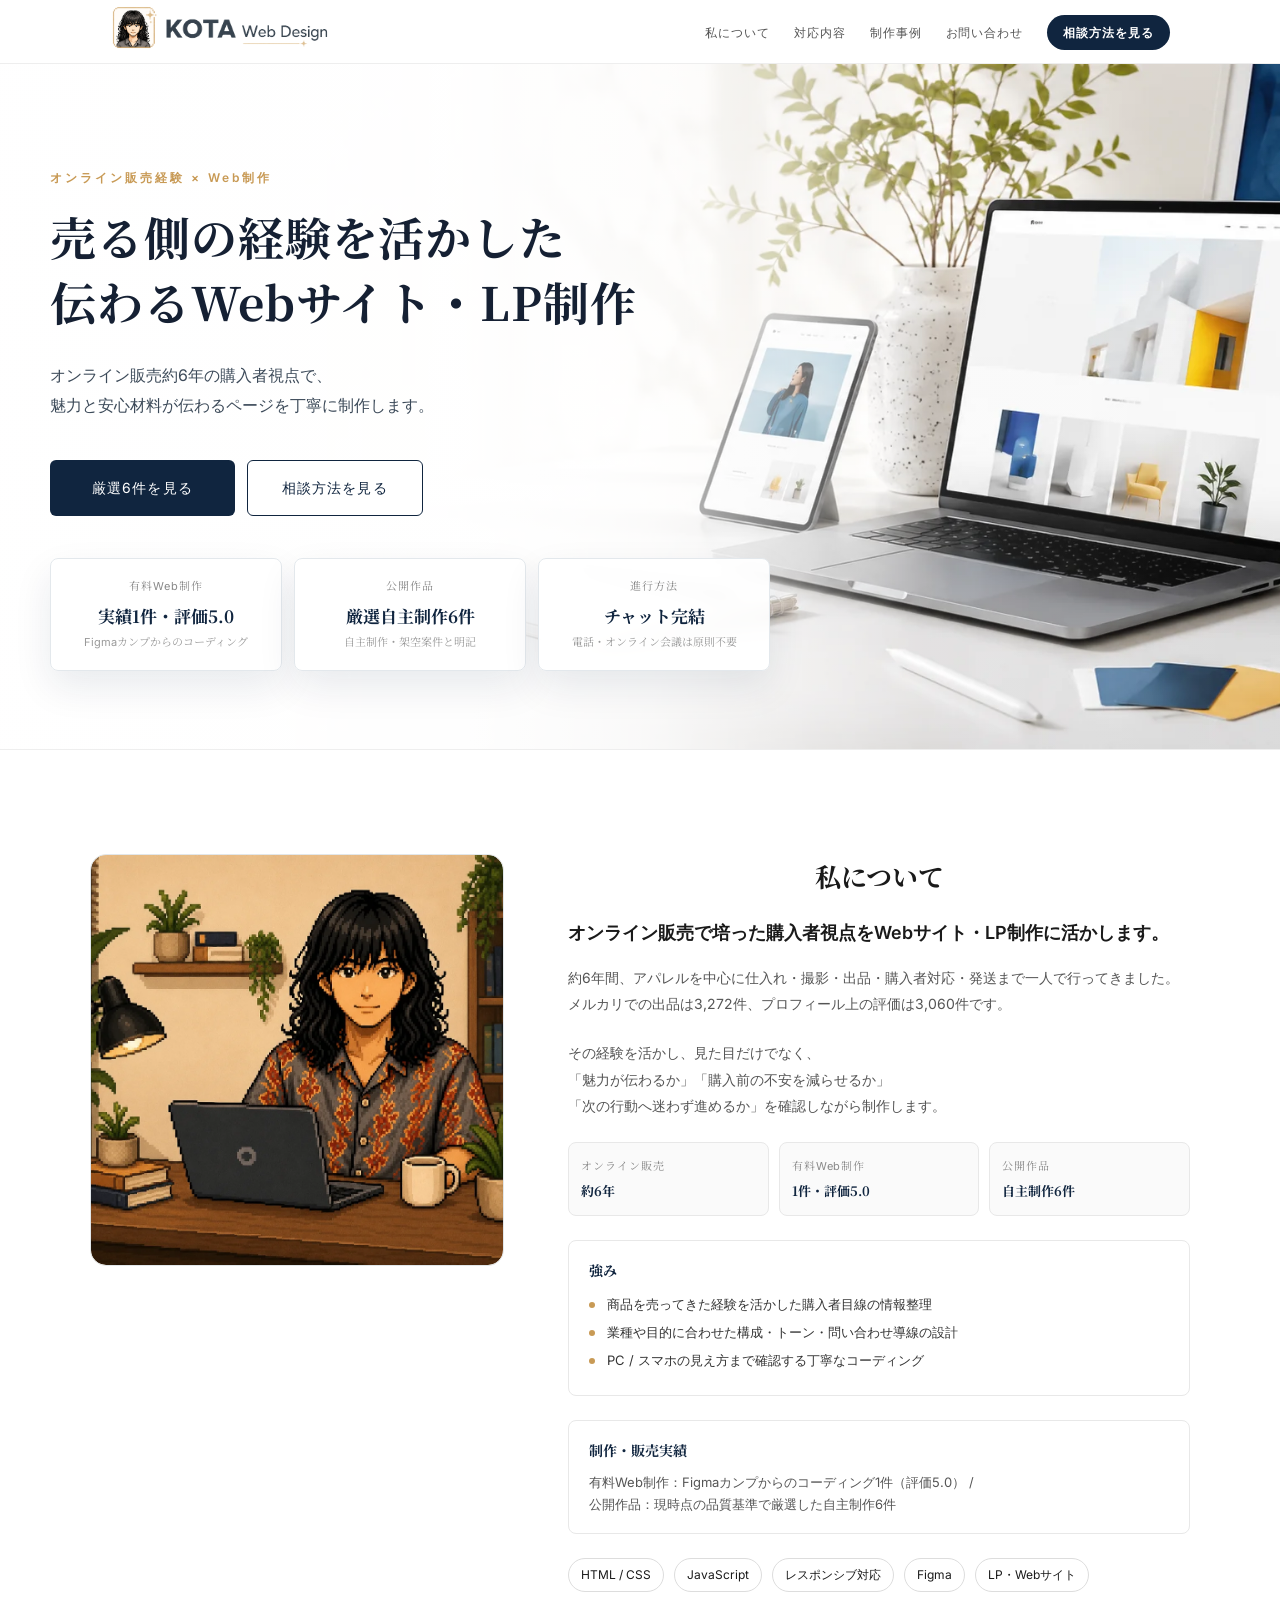
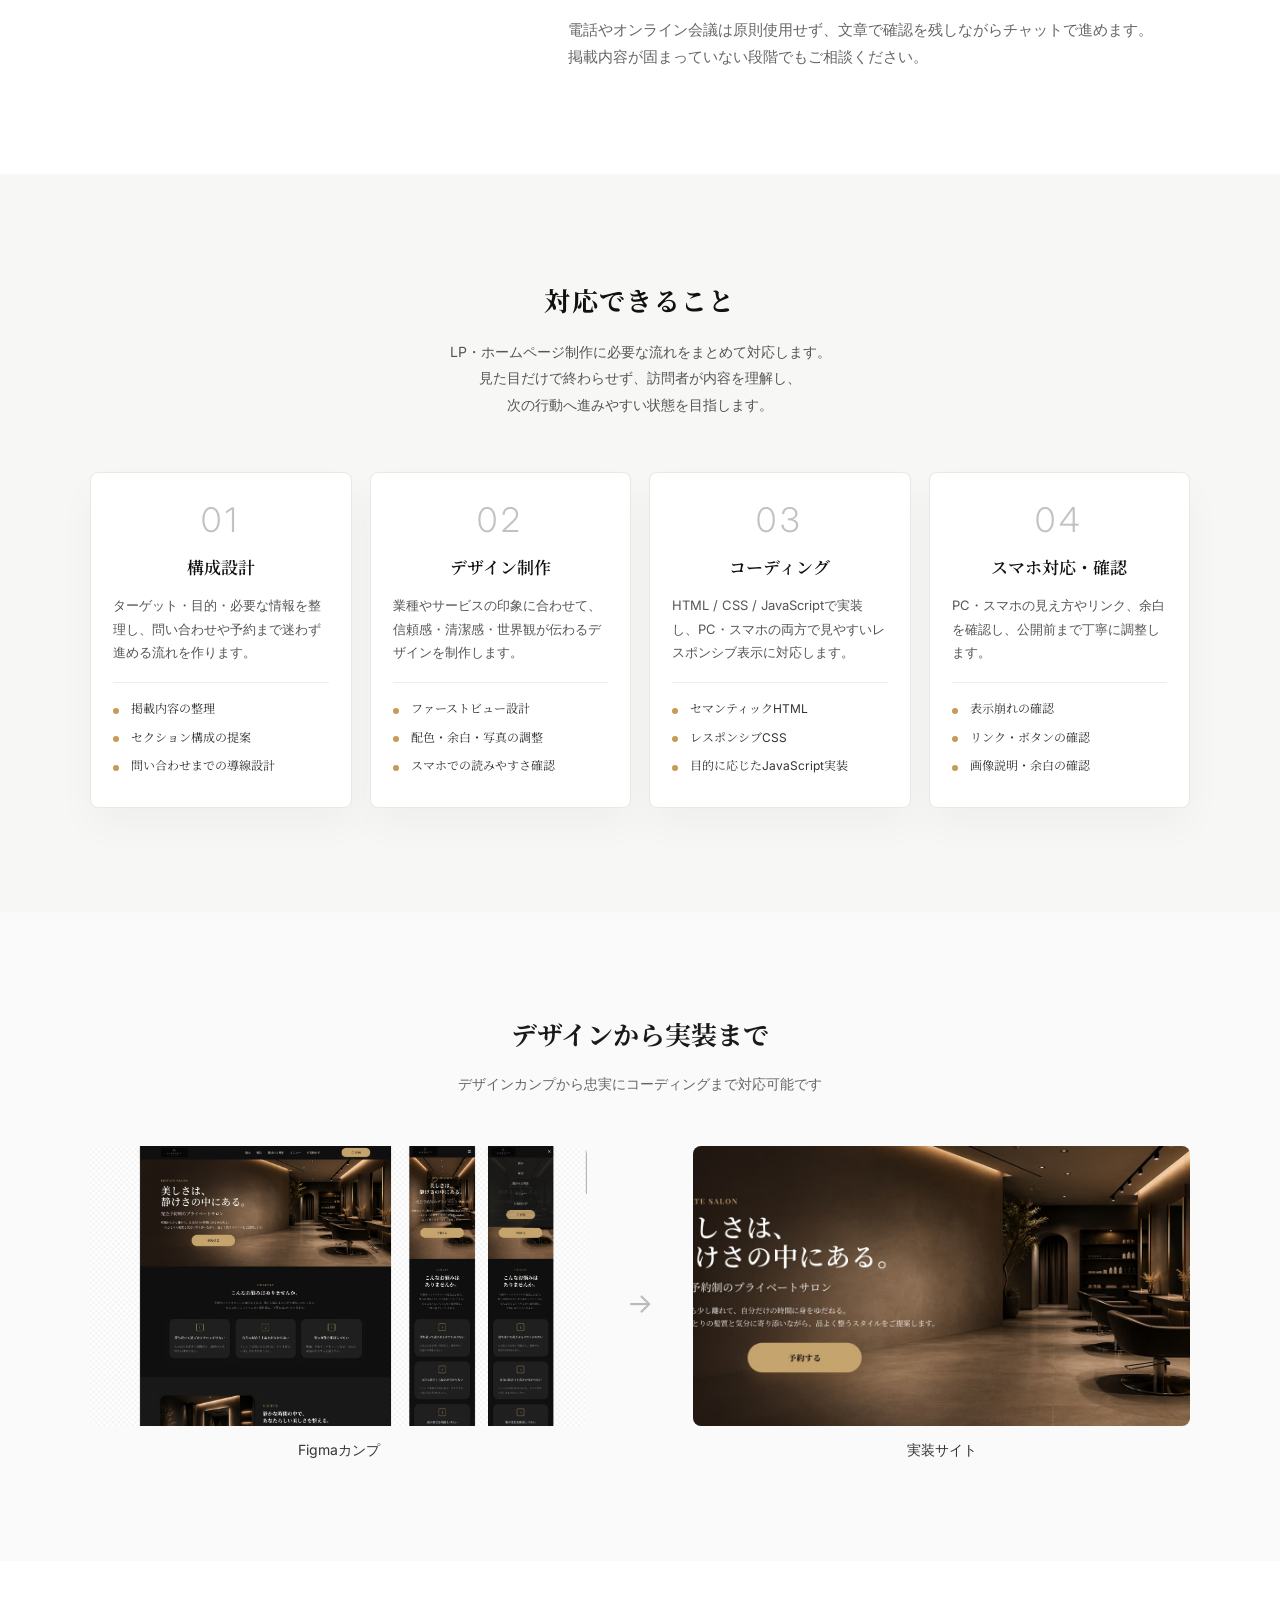
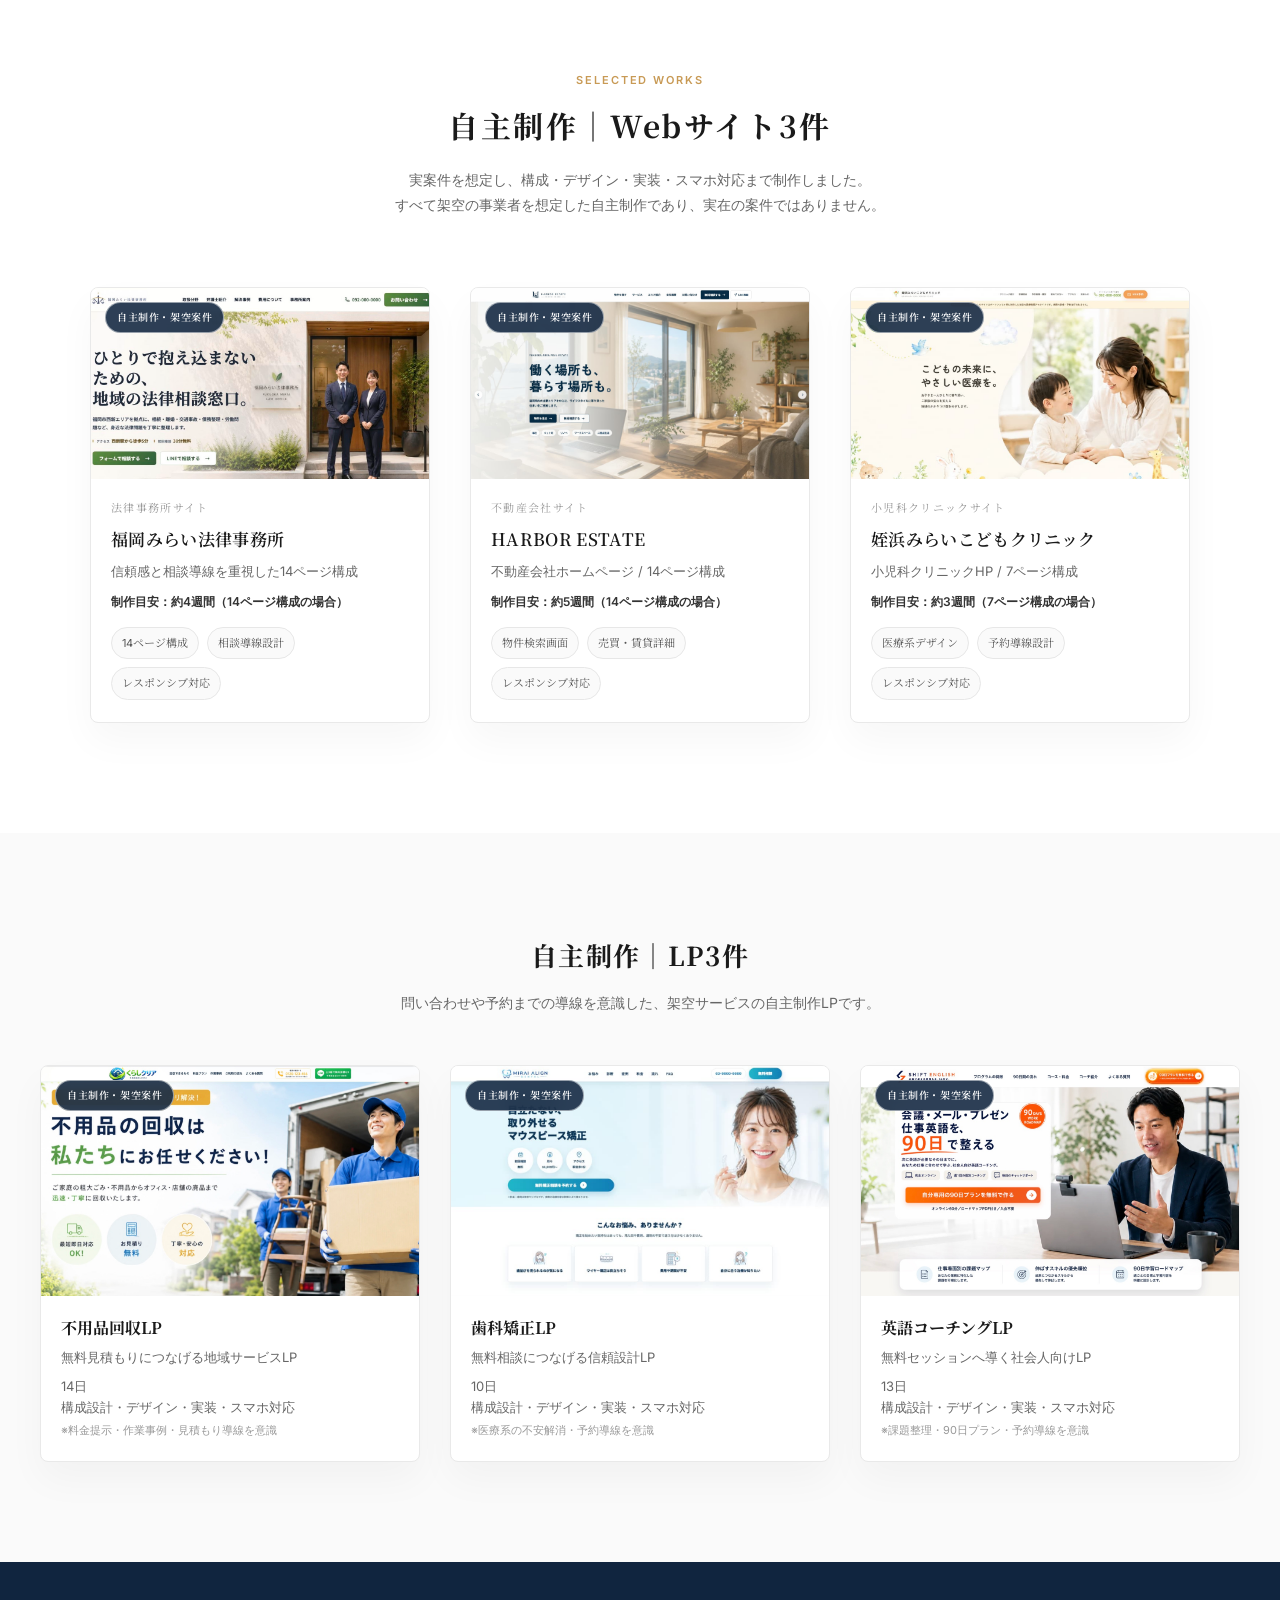
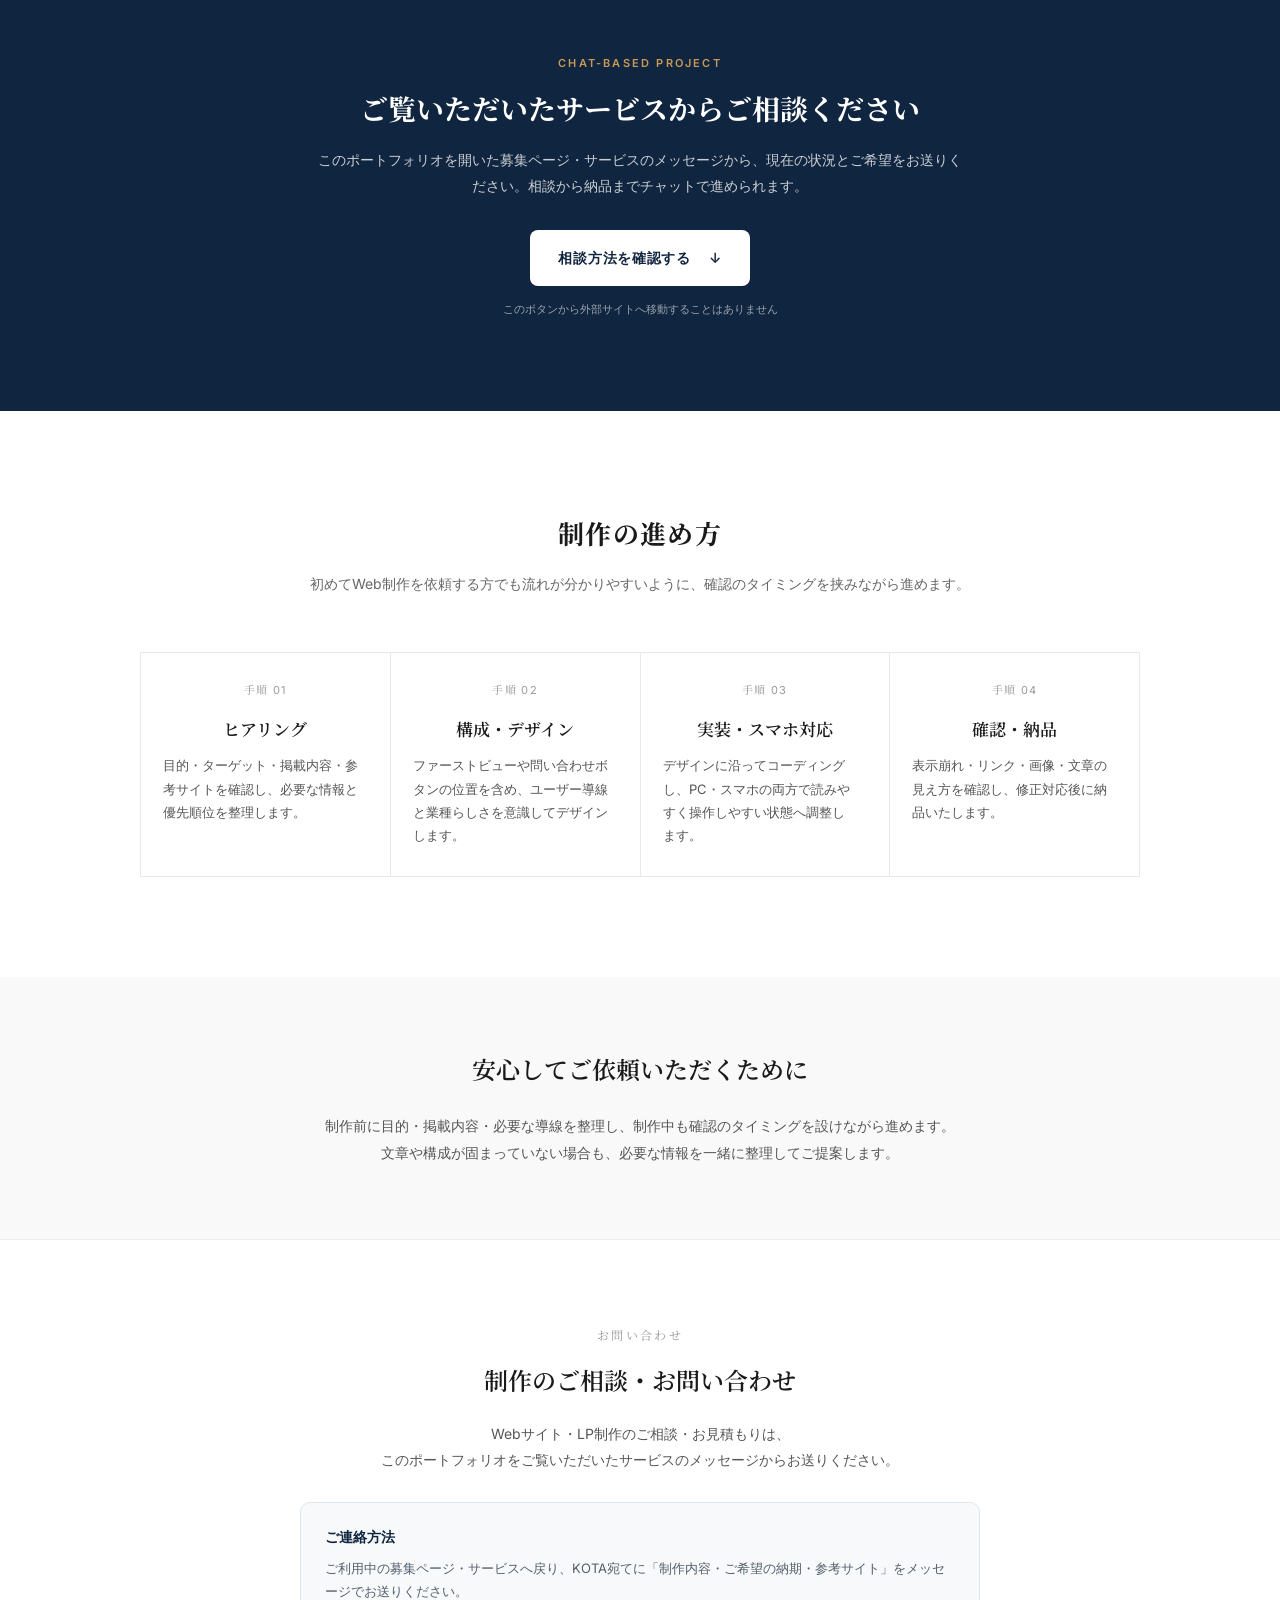
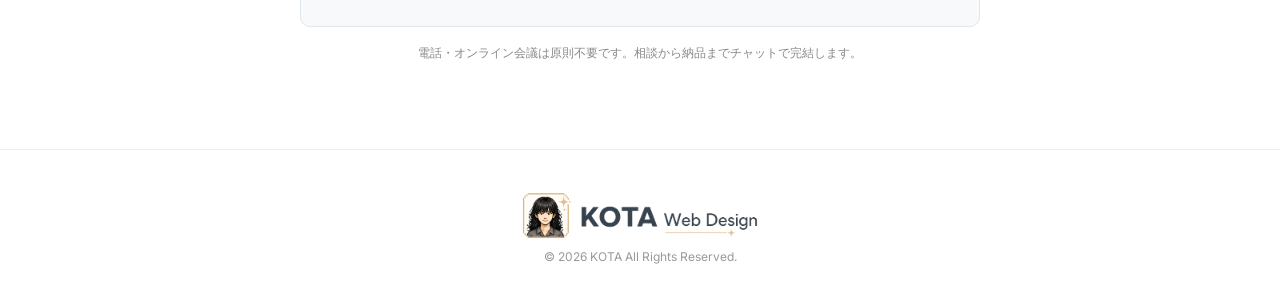
==== commit 70176a36: "Add files via upload" ====
--- a/index.html
+++ b/index.html
@@ -178,8 +178,7 @@
             <h2 class="about__title">私について</h2>
 
             <p class="about__lead">
-              <span class="about__lead-line">オンライン販売で培った購入者視点を</span>
-              <span class="about__lead-line">Webサイト・LP制作に活かします。</span>
+              <span class="about__lead-line">オンライン販売で培った購入者視点をWebサイト・LP制作に活かします。</span>
             </p>
 
             <p class="about__text">
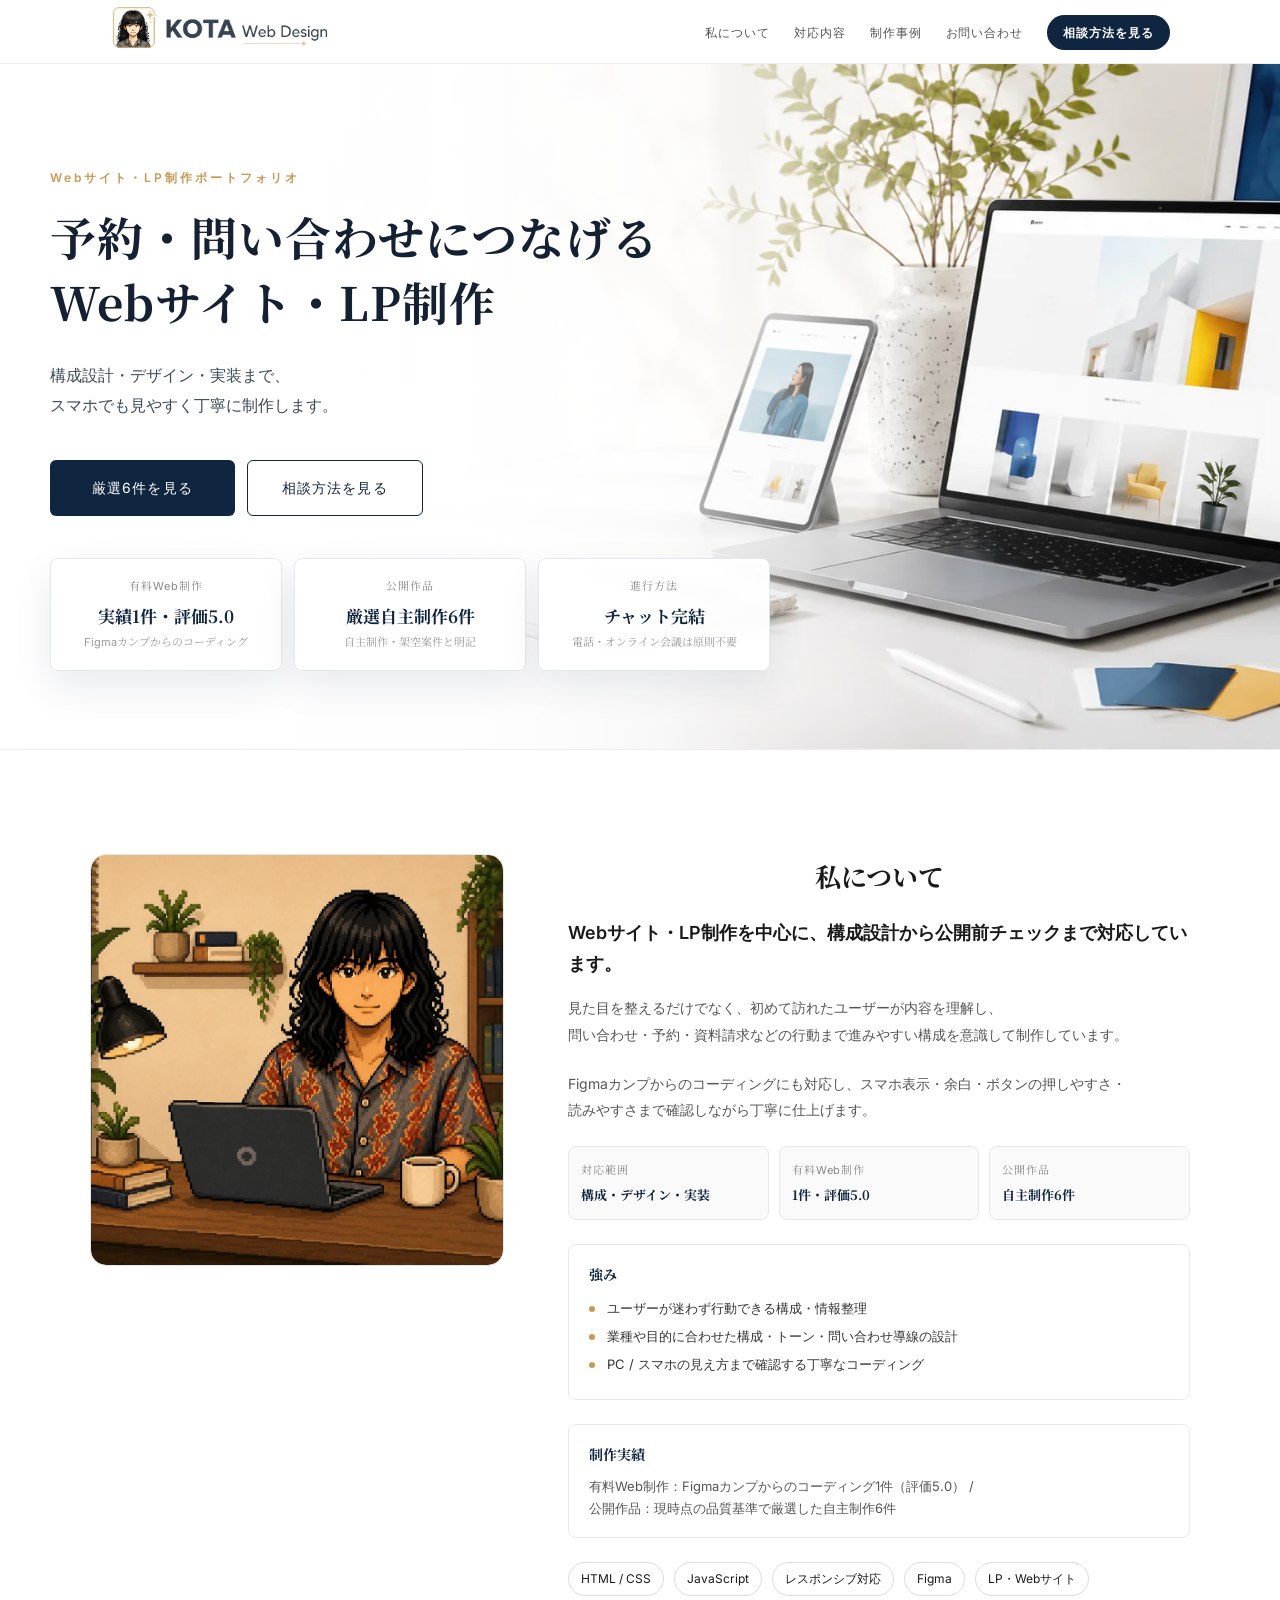
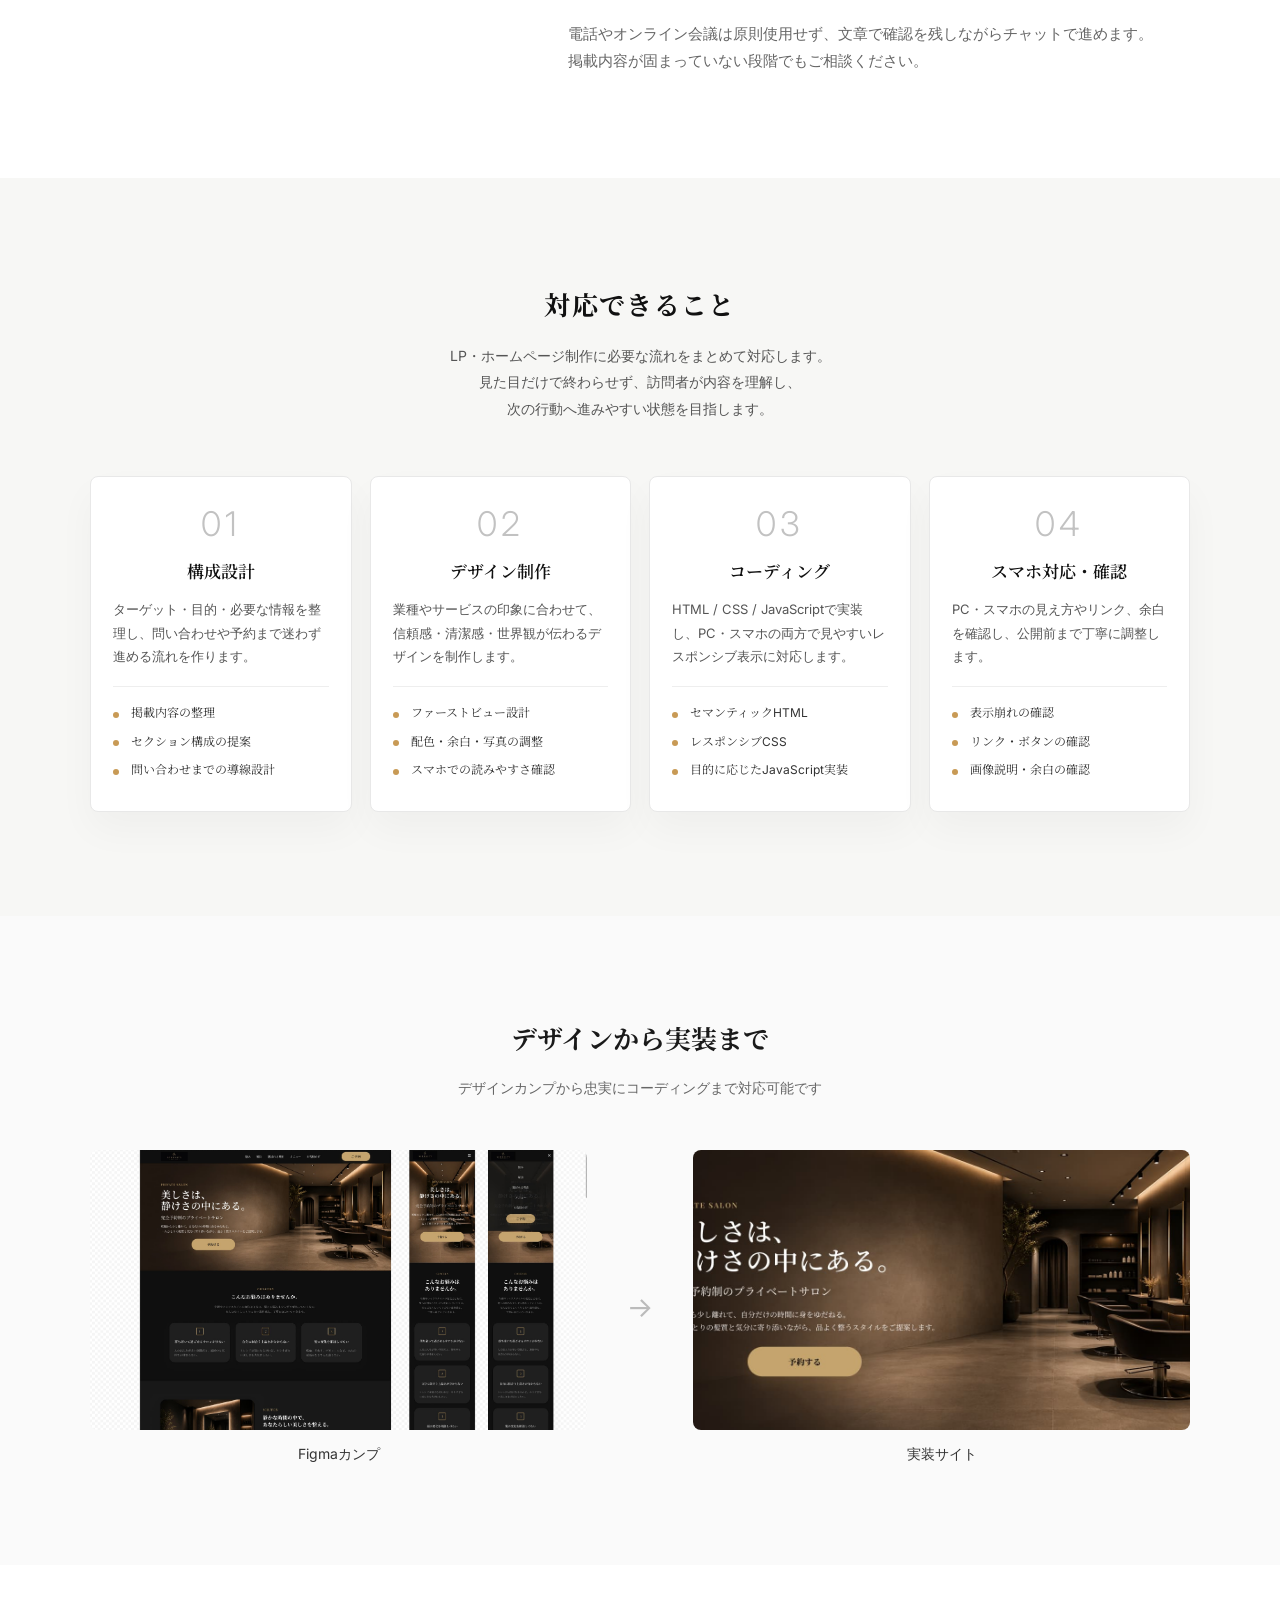
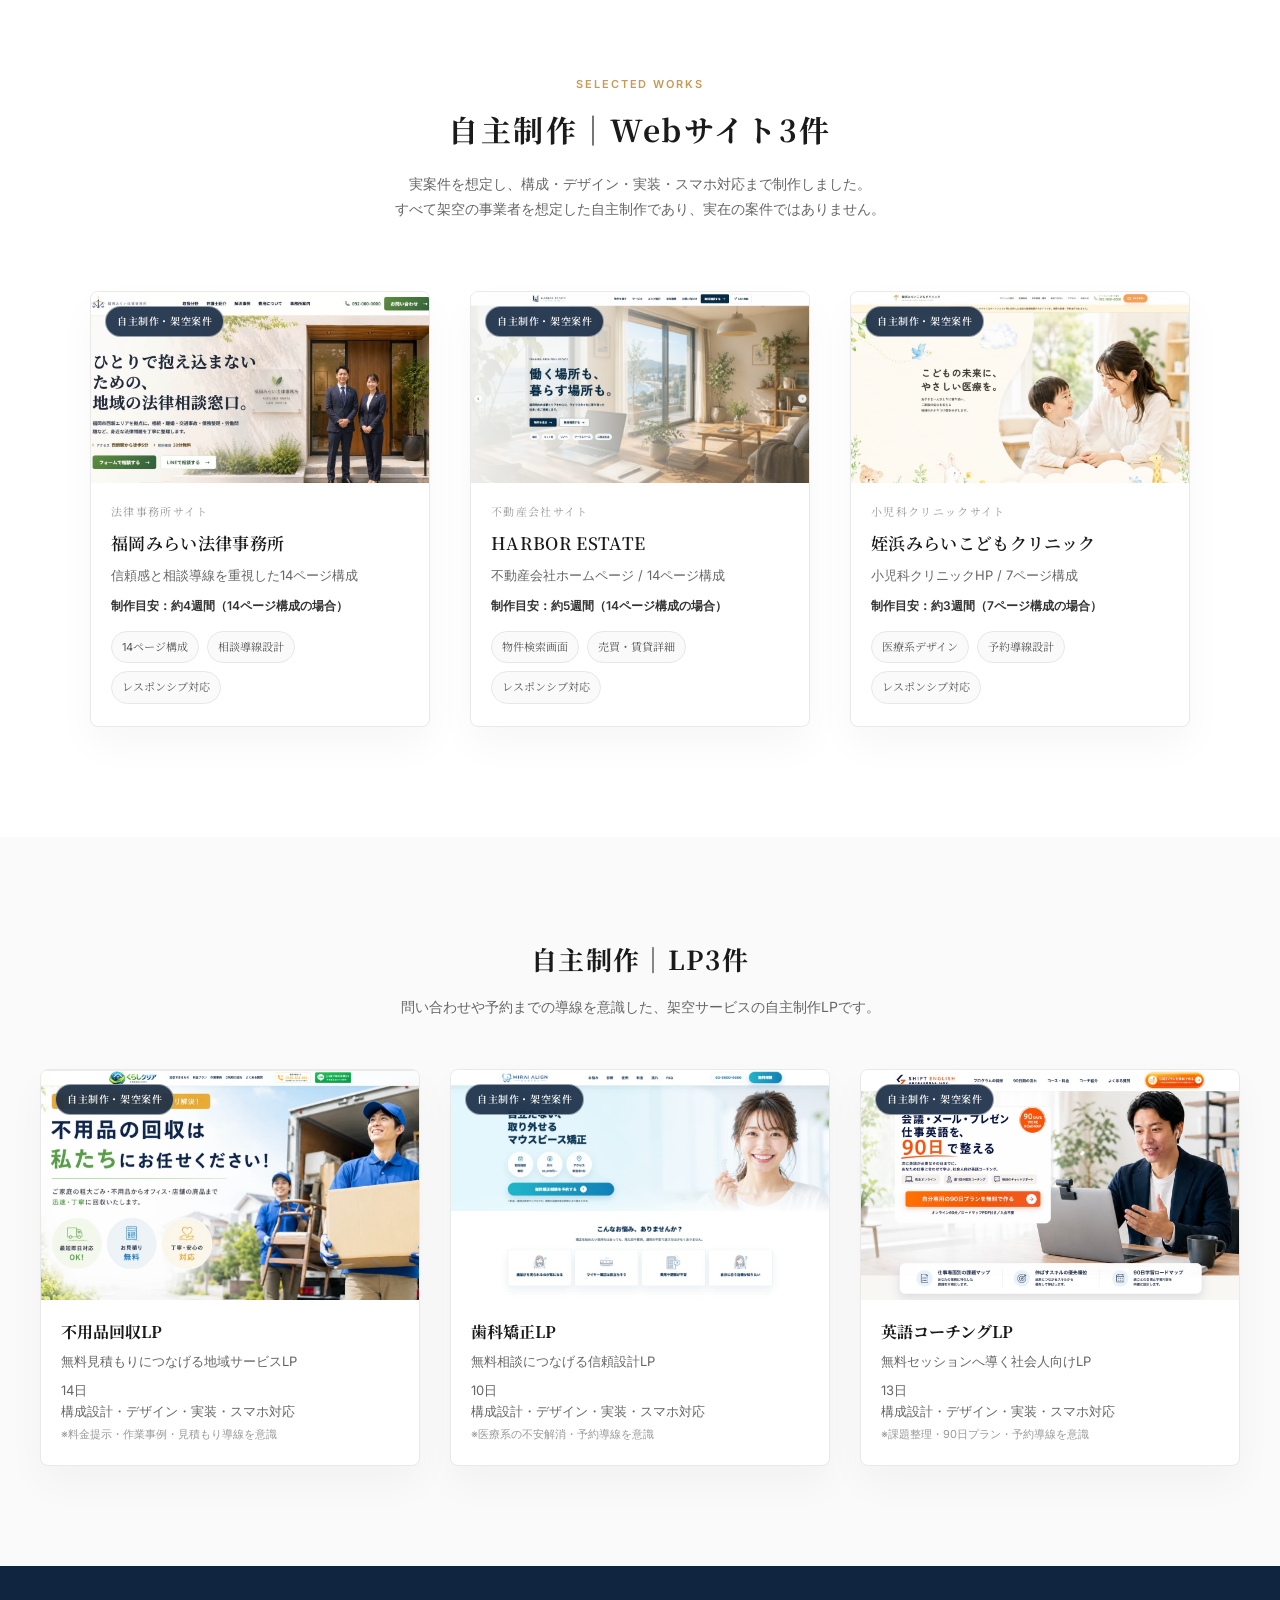
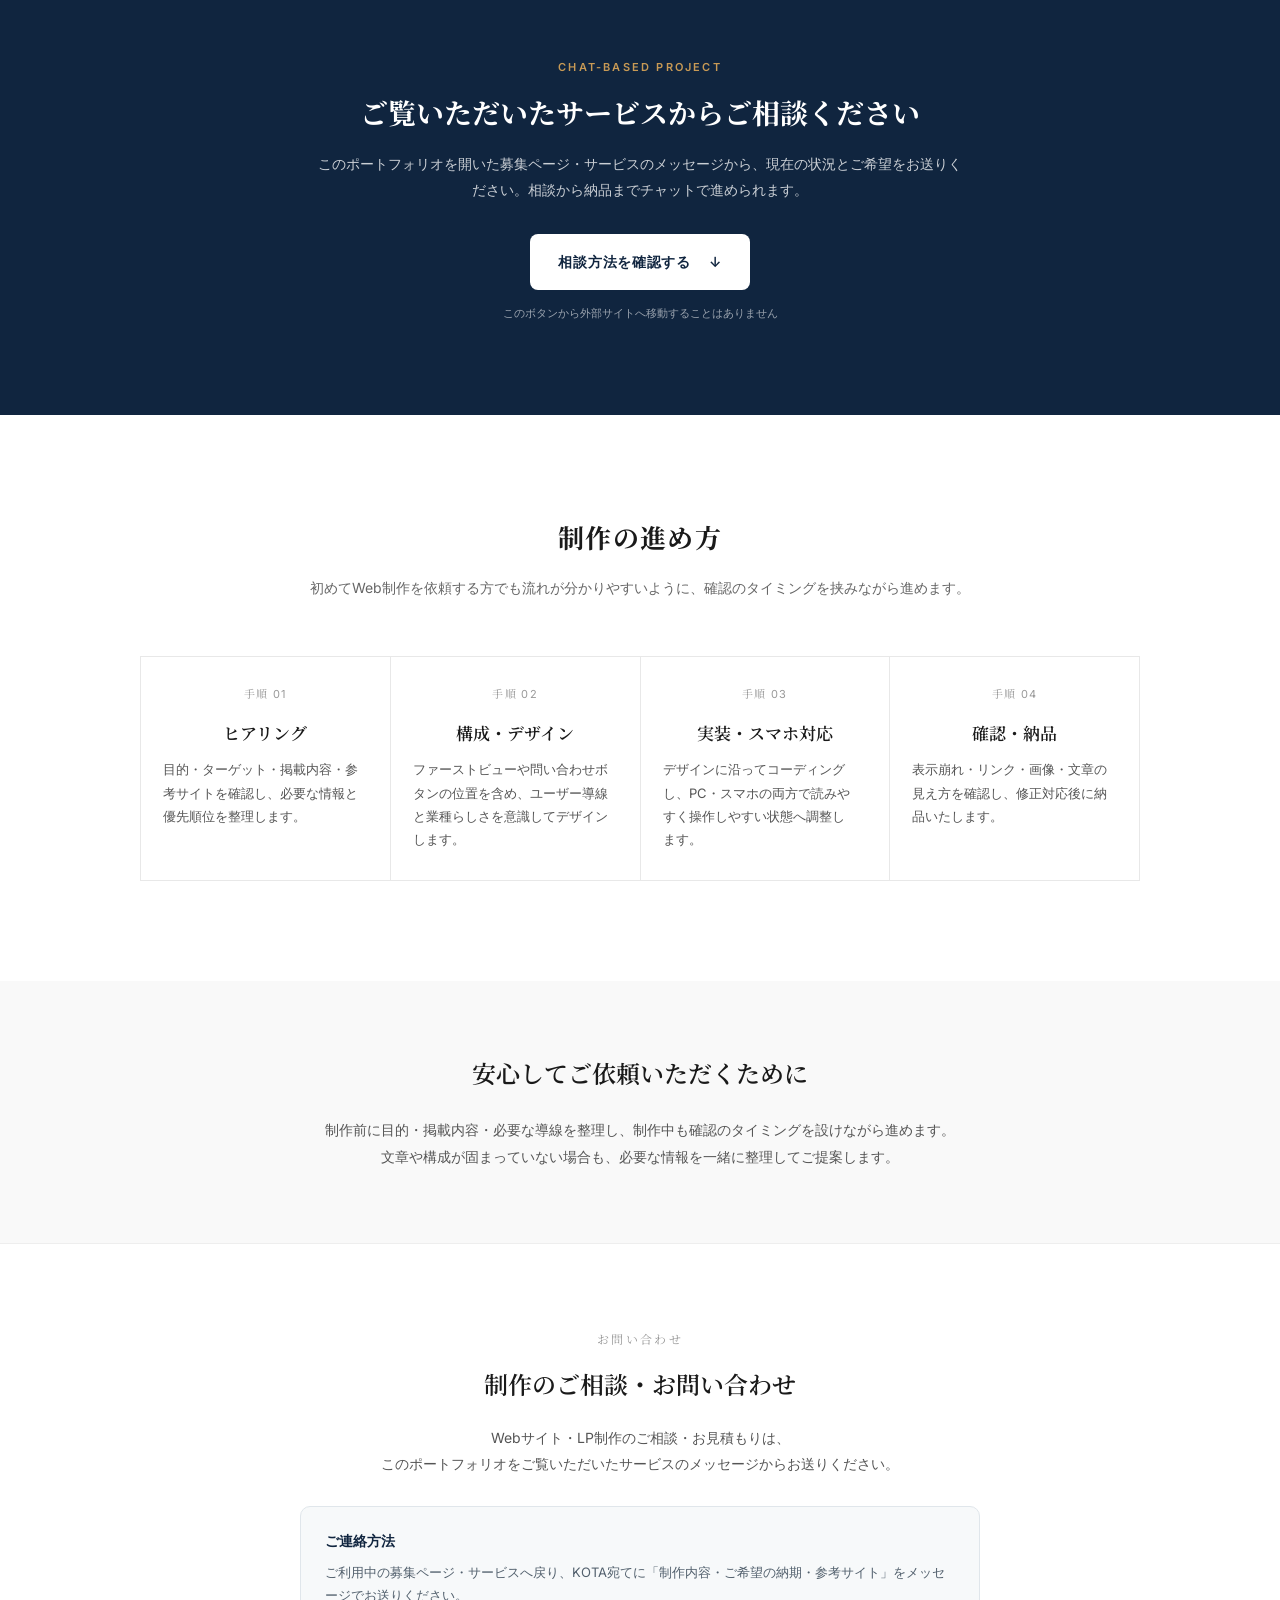
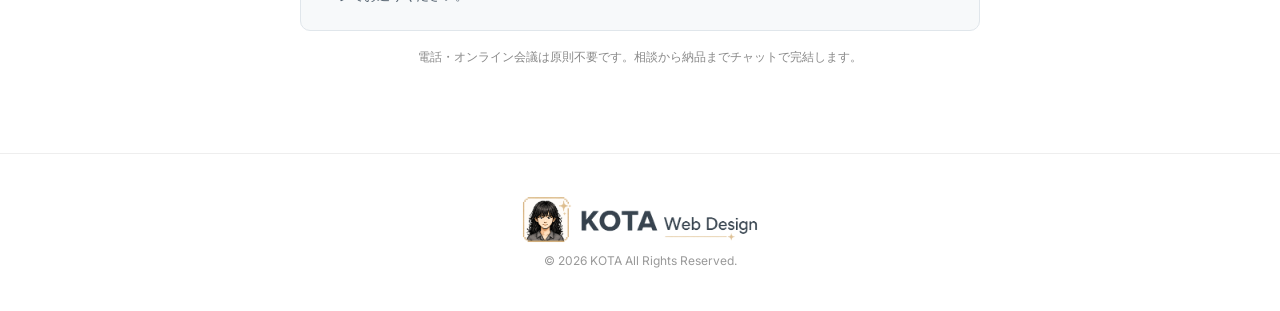
==== commit 5d12c023: "Add files via upload" ====
--- a/index.html
+++ b/index.html
@@ -5,21 +5,21 @@
     <meta name="viewport" content="width=device-width, initial-scale=1.0" />
 
     <!-- SEO -->
-    <title>KOTA Web Design｜オンライン販売経験を活かすWebサイト・LP制作</title>
+    <title>KOTA Web Design｜予約・問い合わせにつながるWebサイト・LP制作</title>
 
     <meta
       name="description"
-      content="オンライン販売約6年の経験を活かし、商品・サービスの魅力が伝わるWebサイト・LPを制作。構成設計、デザイン、コーディング、スマホ対応までチャット完結で進めます。"
+      content="小規模事業者向けに、問い合わせ導線まで考えたWebサイト・LPを制作。構成設計、デザイン、コーディング、スマホ対応、公開前チェックまで丁寧に対応します。"
     />
 
     <!-- OGP（SNSシェア用） -->
     <meta
       property="og:title"
-      content="KOTA Web Design｜オンライン販売経験×Web制作"
+      content="KOTA Web Design｜予約・問い合わせにつながるWebサイト・LP制作"
     />
     <meta
       property="og:description"
-      content="オンライン販売約6年の購入者視点を活かすWeb制作者。厳選した自主制作6件と有料コーディング実績を掲載しています。"
+      content="問い合わせ・予約につながる導線を意識したWebサイト・LP制作。厳選した制作事例6件と有料コーディング実績を掲載しています。"
     />
     <meta property="og:type" content="website" />
     <meta
@@ -120,16 +120,16 @@
     <main>
       <section class="fv">
         <div class="fv__inner">
-          <p class="fv__lead">オンライン販売経験 × Web制作</p>
+          <p class="fv__lead">Webサイト・LP制作ポートフォリオ</p>
 
           <h1 class="fv__title">
-            <span class="fv__title-line">売る側の経験を活かした</span>
-            <span class="fv__title-line">伝わるWebサイト・LP制作</span>
+            <span class="fv__title-line">予約・問い合わせにつなげる</span>
+            <span class="fv__title-line">Webサイト・LP制作</span>
           </h1>
 
           <p class="fv__text">
-            <span class="fv__text-line">オンライン販売約6年の購入者視点で、</span>
-            <span class="fv__text-line">魅力と安心材料が伝わるページを丁寧に制作します。</span>
+            <span class="fv__text-line">構成設計・デザイン・実装まで、</span>
+            <span class="fv__text-line">スマホでも見やすく丁寧に制作します。</span>
           </p>
 
           <div class="fv__cta">
@@ -178,23 +178,22 @@
             <h2 class="about__title">私について</h2>
 
             <p class="about__lead">
-              <span class="about__lead-line">オンライン販売で培った購入者視点をWebサイト・LP制作に活かします。</span>
+              <span class="about__lead-line">Webサイト・LP制作を中心に、構成設計から公開前チェックまで対応しています。</span>
             </p>
 
             <p class="about__text">
-              <span class="about__text-line">約6年間、アパレルを中心に仕入れ・撮影・出品・購入者対応・発送まで一人で行ってきました。</span>
-              <span class="about__text-line">メルカリでの出品は3,272件、プロフィール上の評価は3,060件です。</span>
+              <span class="about__text-line">見た目を整えるだけでなく、初めて訪れたユーザーが内容を理解し、</span>
+              <span class="about__text-line">問い合わせ・予約・資料請求などの行動まで進みやすい構成を意識して制作しています。</span>
             </p>
             <p class="about__text">
-              <span class="about__text-line">その経験を活かし、見た目だけでなく、</span>
-              <span class="about__text-line">「魅力が伝わるか」「購入前の不安を減らせるか」</span>
-              <span class="about__text-line">「次の行動へ迷わず進めるか」を確認しながら制作します。</span>
+              <span class="about__text-line">Figmaカンプからのコーディングにも対応し、スマホ表示・余白・ボタンの押しやすさ・</span>
+              <span class="about__text-line">読みやすさまで確認しながら丁寧に仕上げます。</span>
             </p>
 
             <div class="about__summary" aria-label="対応内容の要約">
               <div>
-                <span>オンライン販売</span>
-                <strong>約6年</strong>
+                <span>対応範囲</span>
+                <strong>構成・デザイン・実装</strong>
               </div>
               <div>
                 <span>有料Web制作</span>
@@ -210,7 +209,7 @@
             <div class="about__strength">
               <h3>強み</h3>
               <ul>
-                <li>商品を売ってきた経験を活かした購入者目線の情報整理</li>
+                <li>ユーザーが迷わず行動できる構成・情報整理</li>
                 <li>業種や目的に合わせた構成・トーン・問い合わせ導線の設計</li>
                 <li>PC / スマホの見え方まで確認する丁寧なコーディング</li>
               </ul>
@@ -218,7 +217,7 @@
 
             <!-- 実績 -->
             <div class="about__data">
-              <h3>制作・販売実績</h3>
+              <h3>制作実績</h3>
               <p>
                 有料Web制作：Figmaカンプからのコーディング1件（評価5.0） /<br>
                 公開作品：現時点の品質基準で厳選した自主制作6件
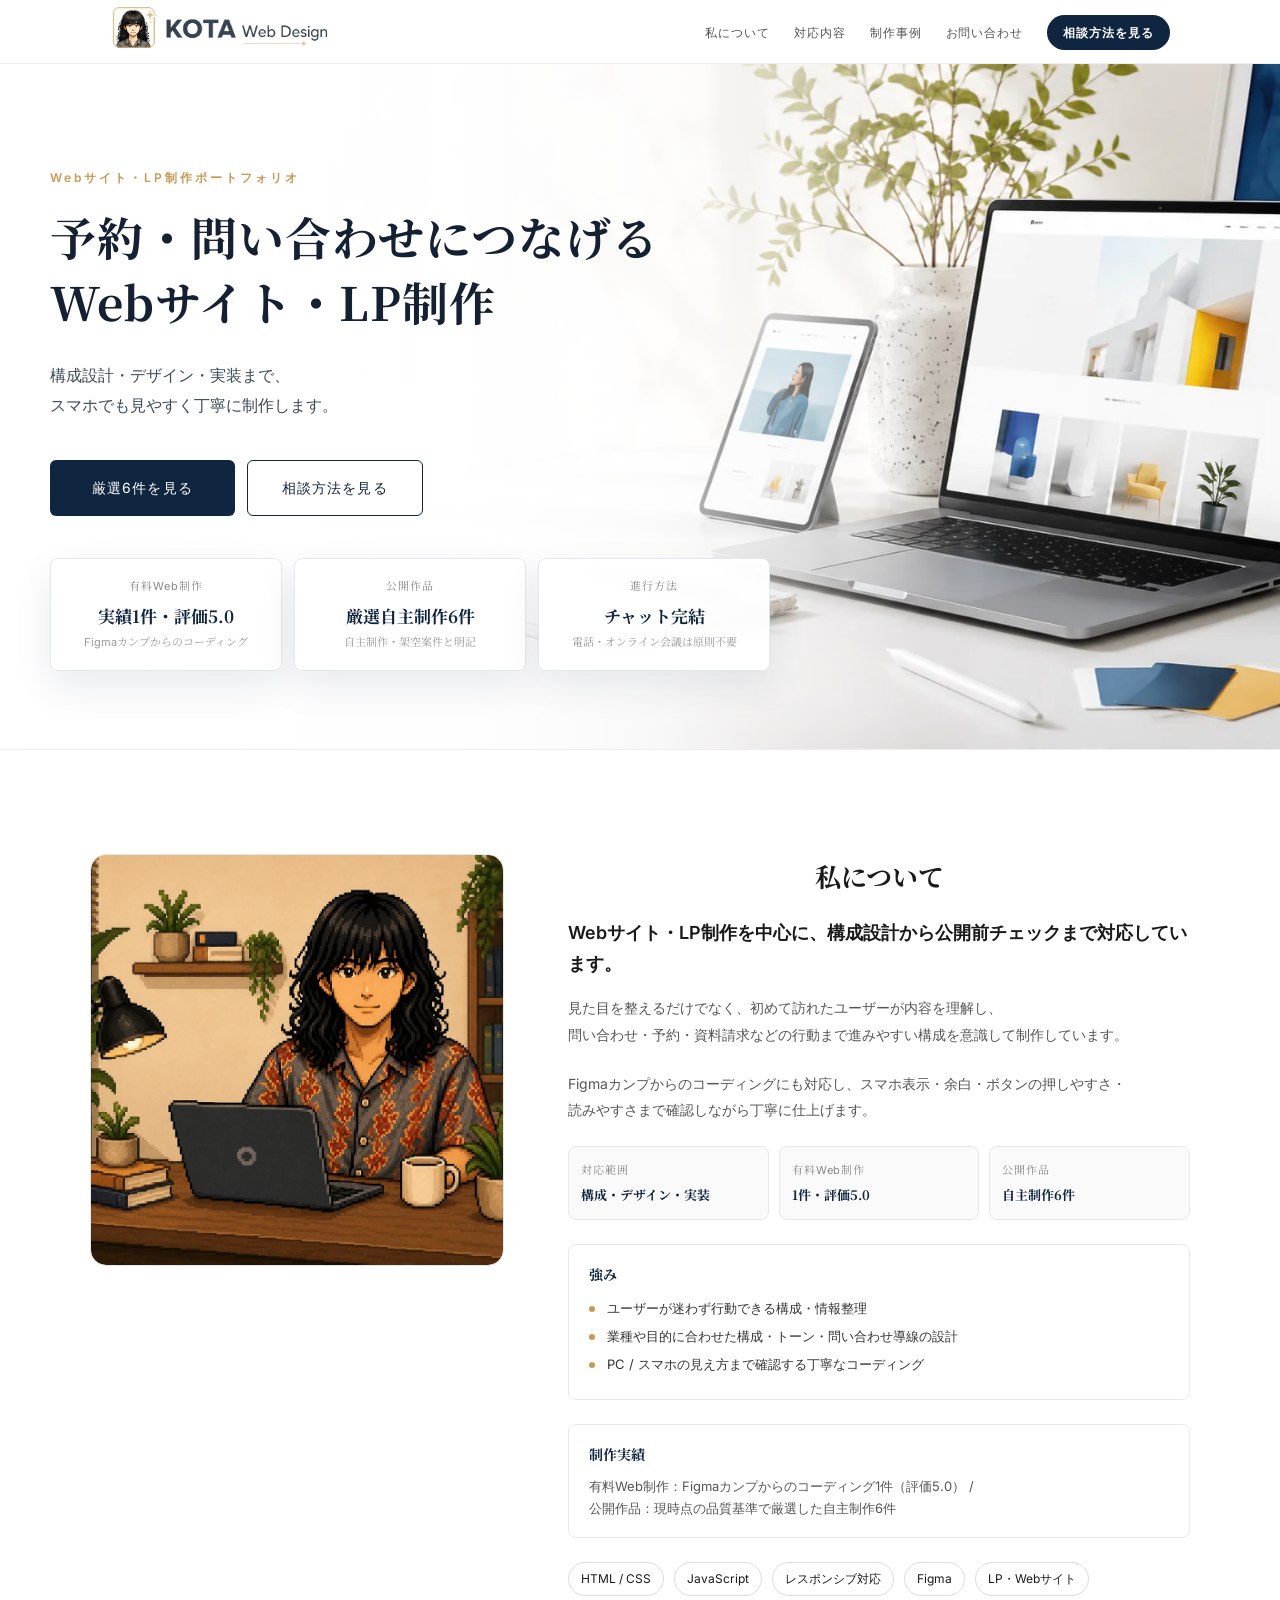
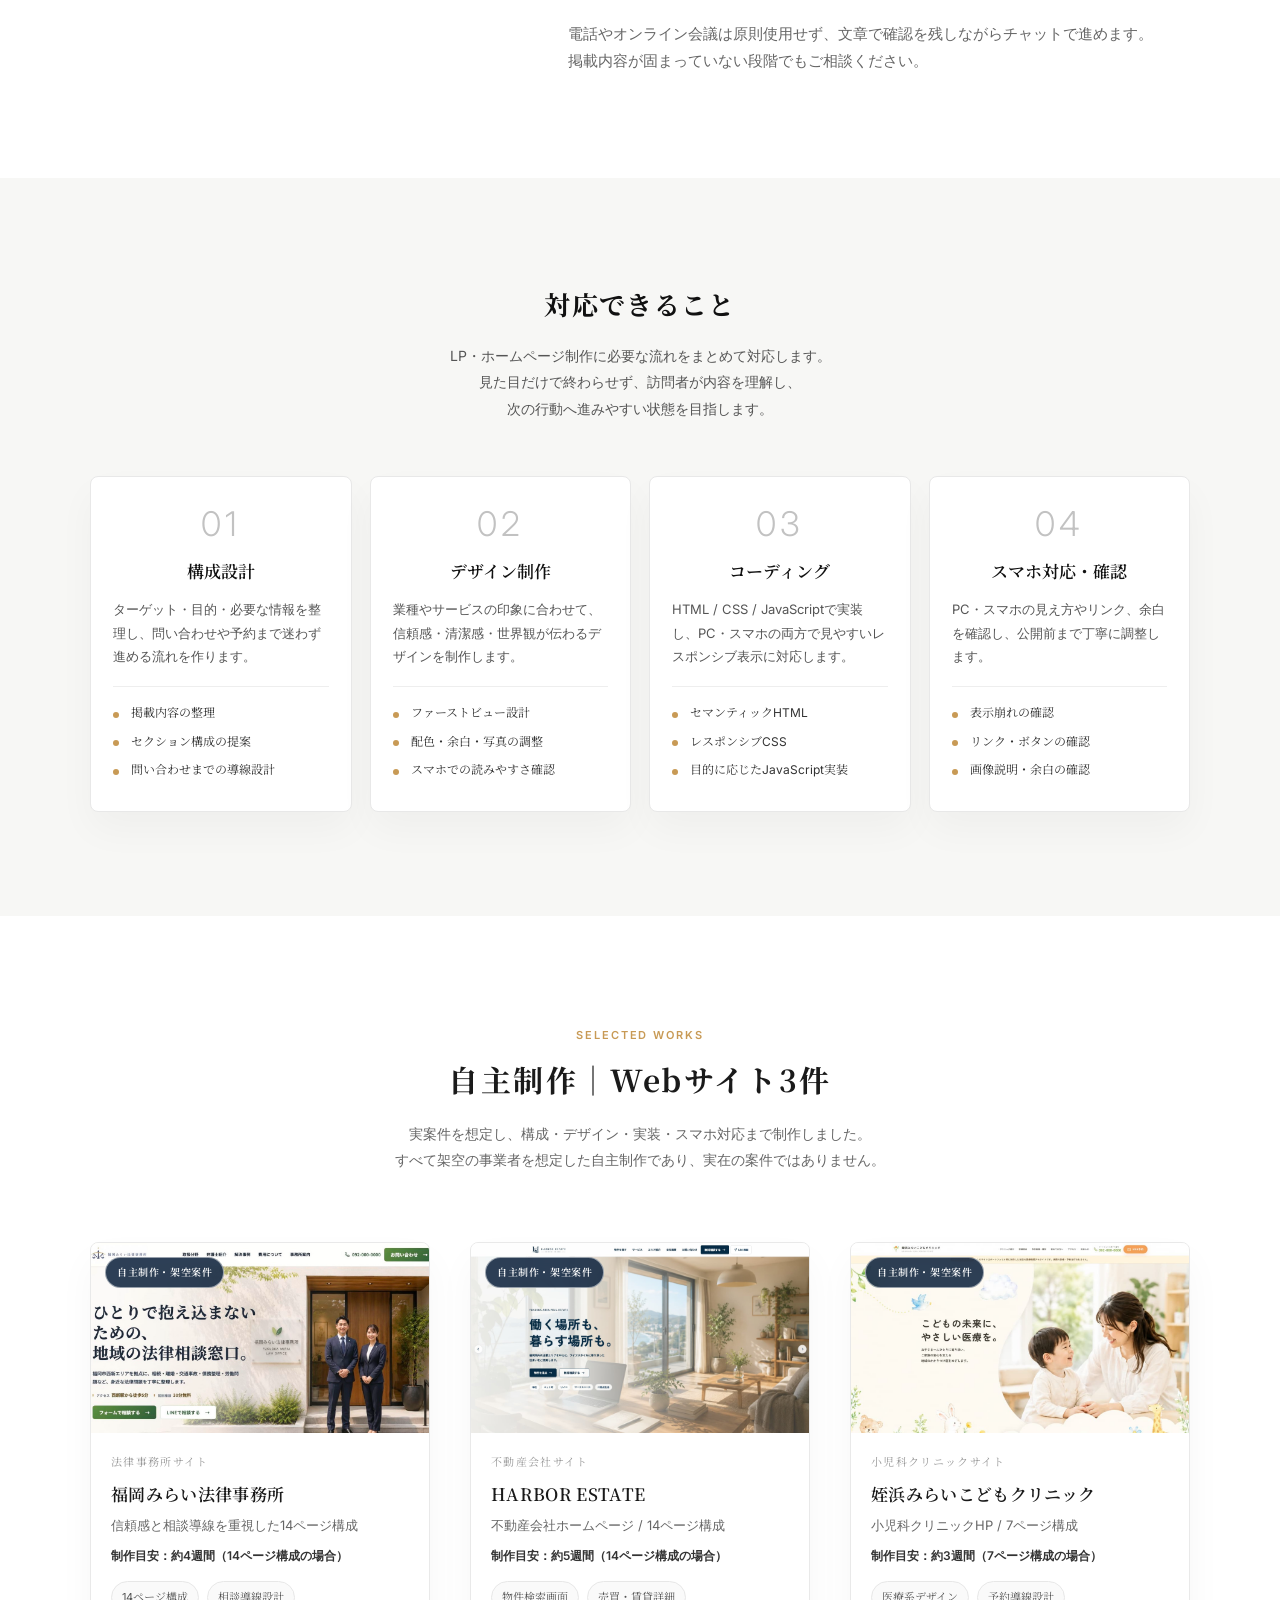
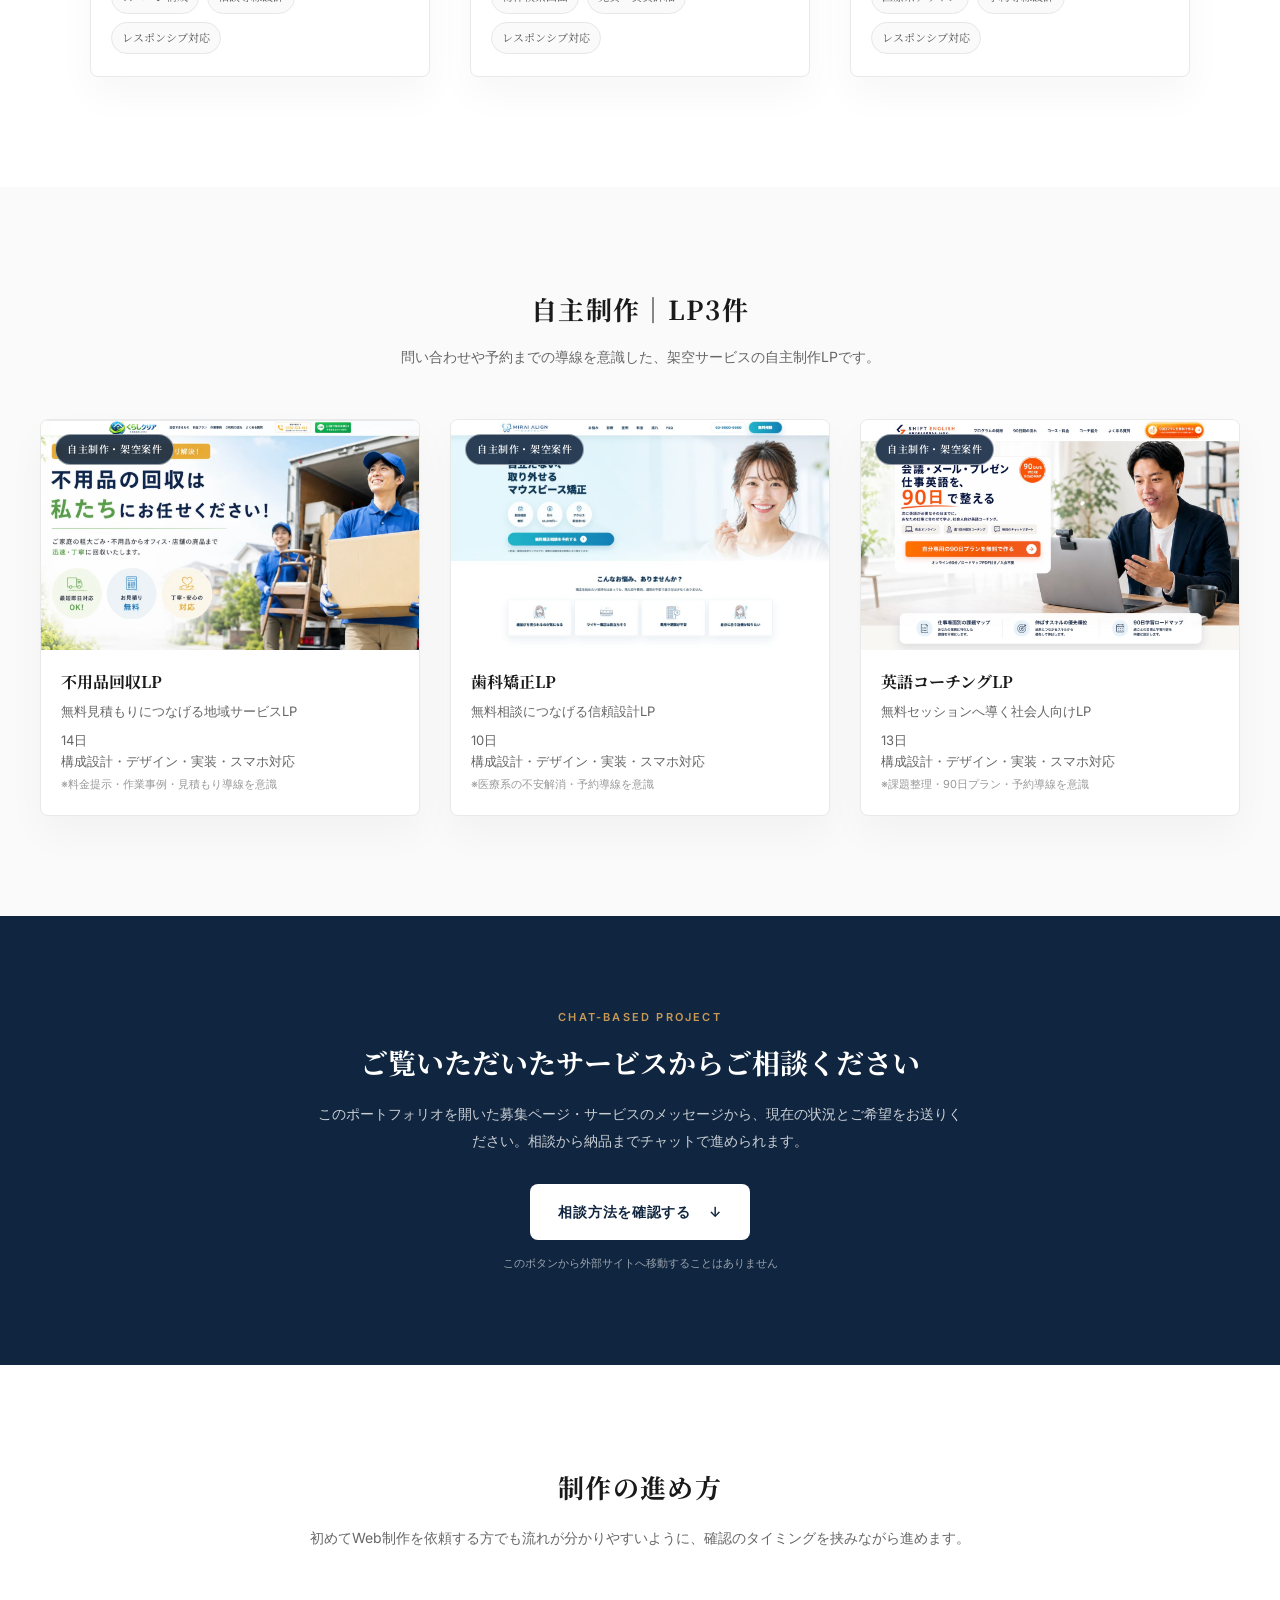
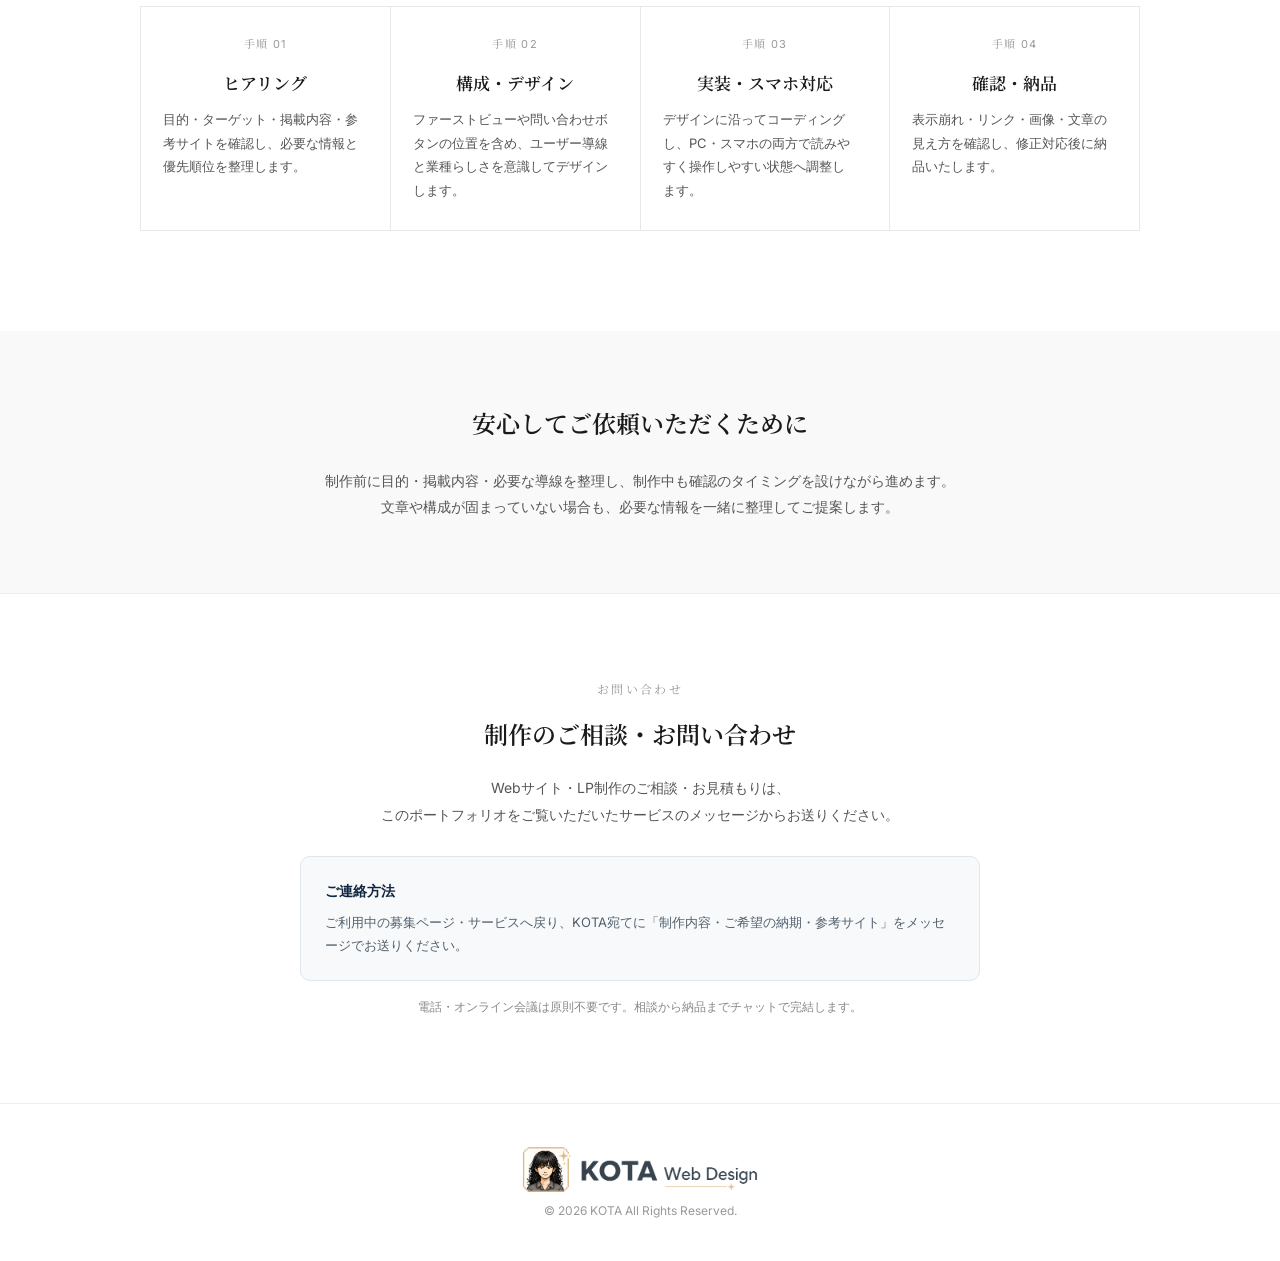
==== commit 184500b5: "Add files via upload" ====
--- a/index.html
+++ b/index.html
@@ -309,60 +309,6 @@
         </div>
       </section>
 
-      <!-- デザインから実装まで -->
-
-      <section class="flow">
-        <div class="flow__inner">
-          <h2 class="flow__title">デザインから実装まで</h2>
-
-          <p class="flow__lead">
-            デザインカンプから忠実にコーディングまで対応可能です
-          </p>
-
-          <div class="flow__grid">
-            <!-- Figma -->
-            <a
-              href="https://www.figma.com/design/ngQsk5LCOFToqk7Y4QgtPi/portfolio-hair-salon?m=auto&t=NcgxtEszSoe4qUZQ-6"
-              target="_blank"
-              rel="noopener noreferrer"
-              class="flow__card"
-            >
-              <div class="flow__img">
-                <img
-                  src="img/figma-sample.jpg"
-                  alt="Figmaデザインカンプ"
-                  width="2850"
-                  height="1708"
-                  loading="lazy"
-                />
-              </div>
-              <p class="flow__label">Figmaカンプ</p>
-            </a>
-
-            <div class="flow__arrow">→</div>
-
-            <!-- コーディング -->
-            <a
-              href="https://kota-web-design.github.io/salon-prive-lp/"
-              target="_blank"
-              rel="noopener noreferrer"
-              class="flow__card"
-            >
-              <div class="flow__img">
-                <img
-                  src="img/code-sample.jpg"
-                  alt="コーディング実装サイト"
-                  width="1440"
-                  height="614"
-                  loading="lazy"
-                />
-              </div>
-              <p class="flow__label">実装サイト</p>
-            </a>
-          </div>
-        </div>
-      </section>
-
       <!-- 制作事例 -->
       <section id="works" class="works">
         <div class="works__inner">
--- a/style.css
+++ b/style.css
@@ -873,86 +873,6 @@
   height: 6px;
   border-radius: 50%;
   background: #111;
-}
-
-/* ===============================
-   DESIGN → CODING
-=============================== */
-.flow {
-  padding: 100px 20px;
-  text-align: center;
-  background: #fafafa;
-}
-
-.flow__inner {
-  max-width: 1100px;
-  margin: 0 auto;
-}
-
-/* タイトル */
-.flow__title {
-  font-size: 26px;
-  font-weight: 700;
-  margin-bottom: 16px;
-}
-
-/* リード */
-.flow__lead {
-  font-size: 14px;
-  color: #666;
-  margin-bottom: 50px;
-}
-
-.flow__grid {
-  display: grid;
-  grid-template-columns: 1fr auto 1fr; /* ←ここ重要 */
-  gap: 40px;
-  align-items: center;
-}
-
-/* カード */
-.flow__card {
-  display: block;
-  text-decoration: none;
-  color: inherit;
-  transition: 0.3s;
-}
-
-/* 画像 */
-.flow__img {
-  overflow: hidden;
-  border-radius: 8px;
-}
-
-.flow__img img {
-  width: 100%;
-  height: 280px;
-  object-fit: cover;
-  transition: 0.4s;
-}
-
-/* ラベル */
-.flow__label {
-  margin-top: 12px;
-  font-size: 14px;
-  color: #333;
-}
-
-.flow__arrow {
-  font-size: 28px;
-  color: #bbb;
-  display: flex;
-  align-items: center;
-  justify-content: center;
-}
-
-/* ホバー */
-.flow__card:hover img {
-  transform: scale(1.05);
-}
-
-.flow__card:hover {
-  opacity: 0.9;
 }
 
 /* ===============================
@@ -2222,42 +2142,6 @@
   }
 
   /* ===============================
-   Flow
-=============================== */
-
-  .flow {
-    padding: 80px 20px;
-  }
-
-  .flow__title {
-    font-size: 22px;
-    margin-bottom: 12px;
-  }
-
-  .flow__lead {
-    font-size: 13px;
-    margin-bottom: 32px;
-  }
-
-  .flow__grid {
-    grid-template-columns: 1fr;
-    gap: 24px;
-  }
-
-  .flow__img img {
-    height: auto;
-  }
-
-  .flow__arrow {
-    transform: rotate(90deg);
-    font-size: 24px;
-  }
-
-  .flow__label {
-    font-size: 13px;
-  }
-
-  /* ===============================
    Works
 =============================== */
 
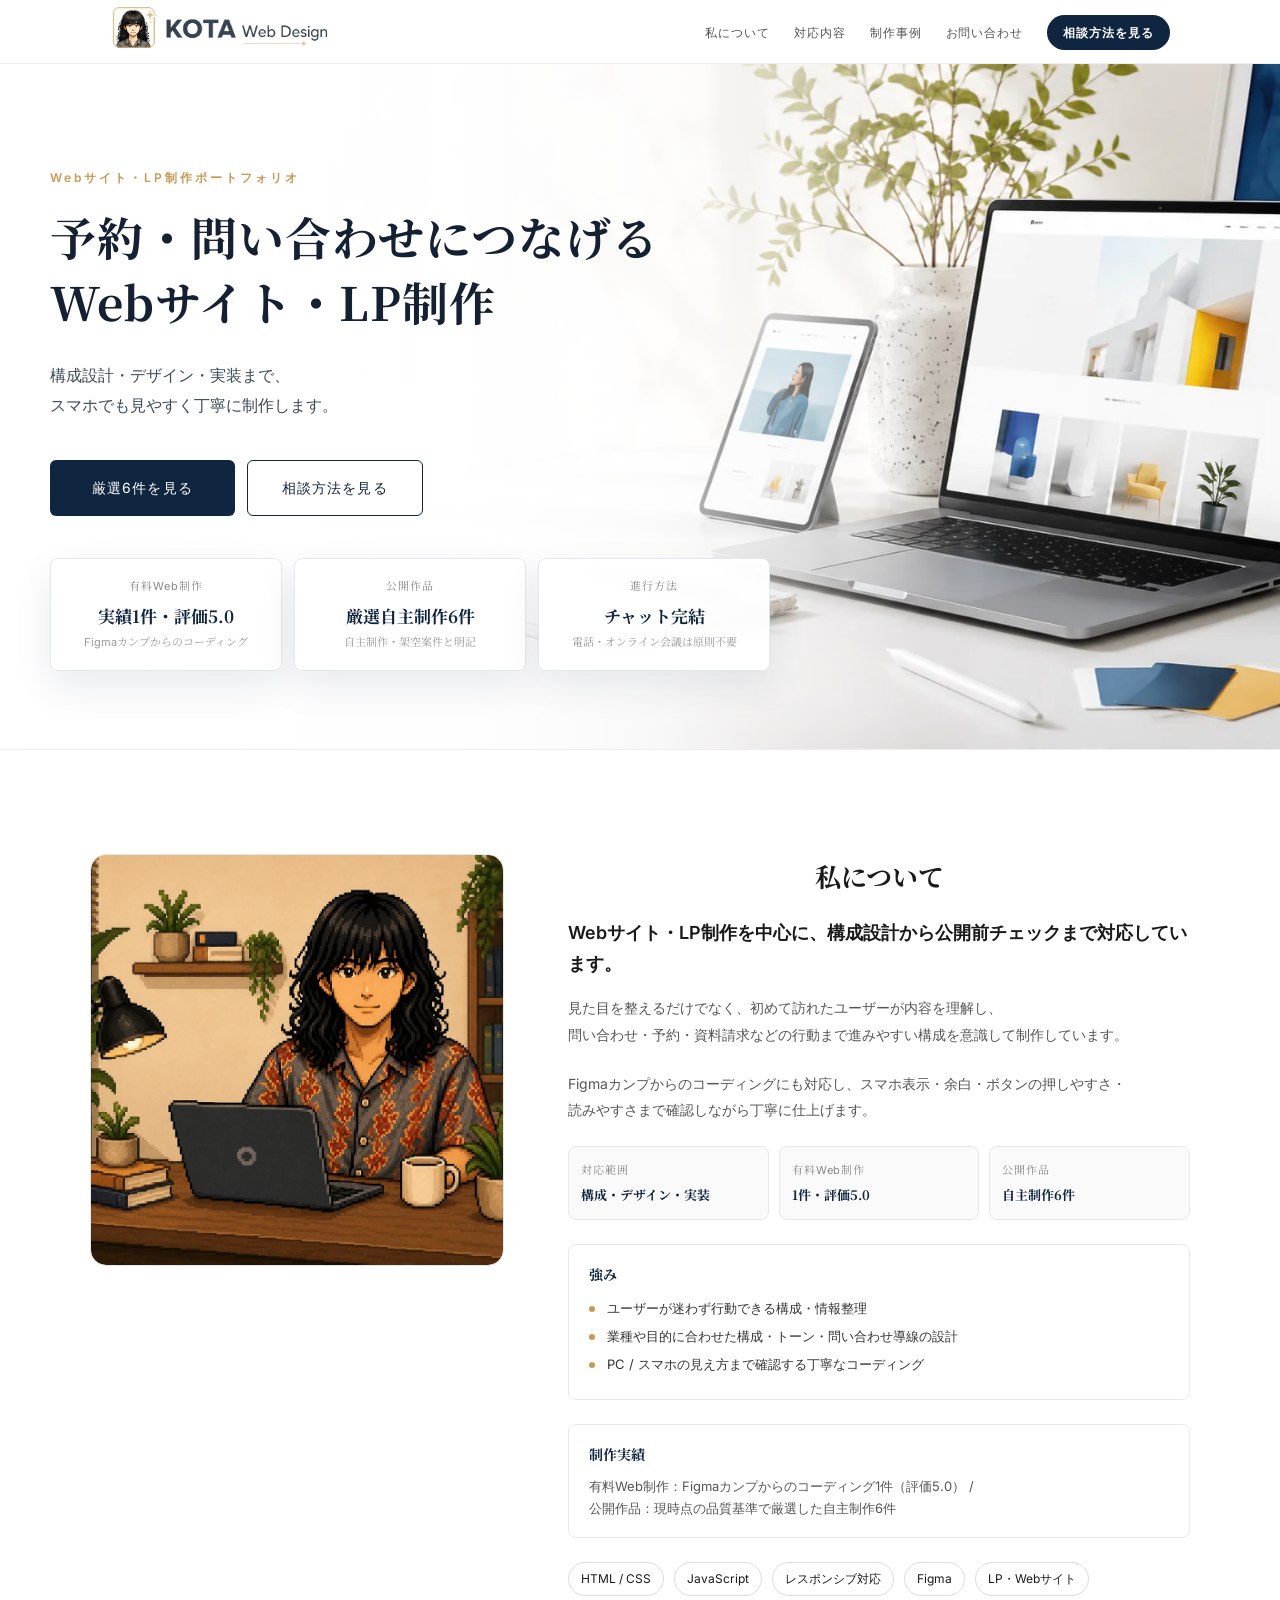
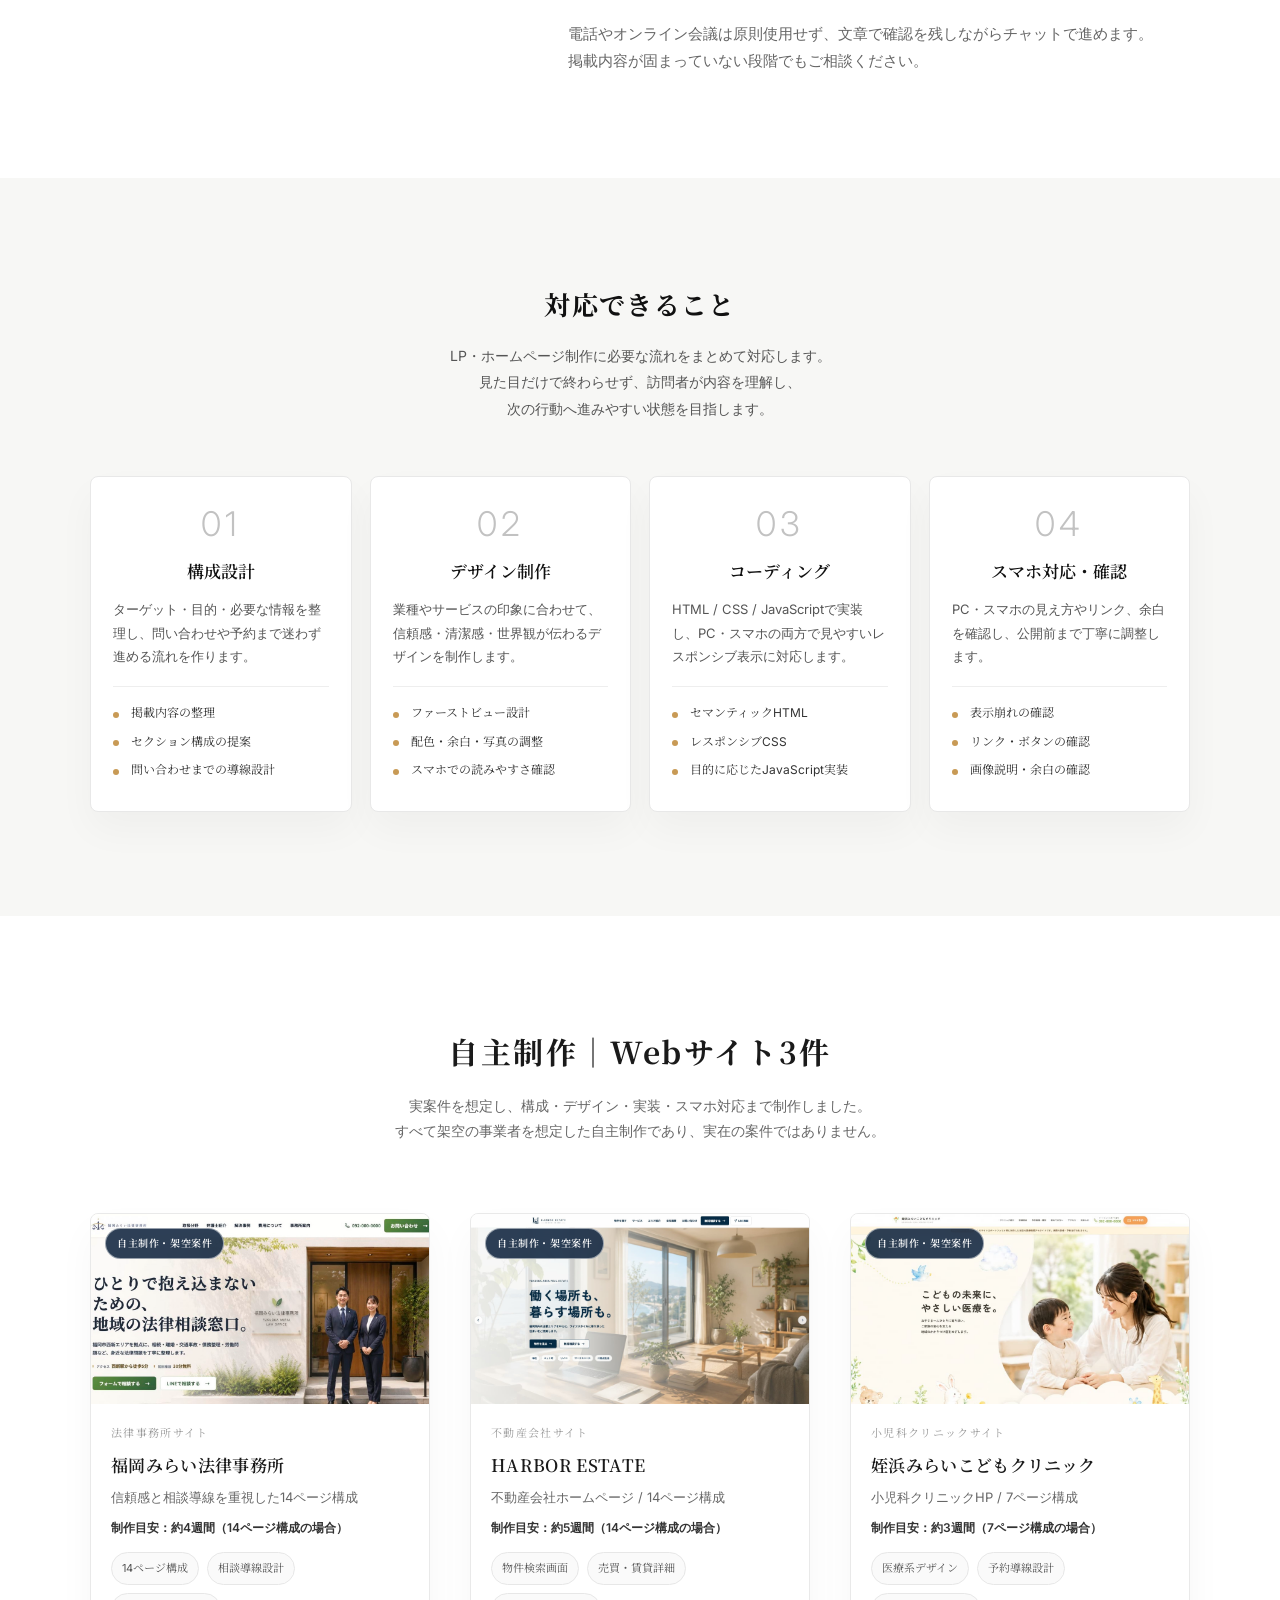
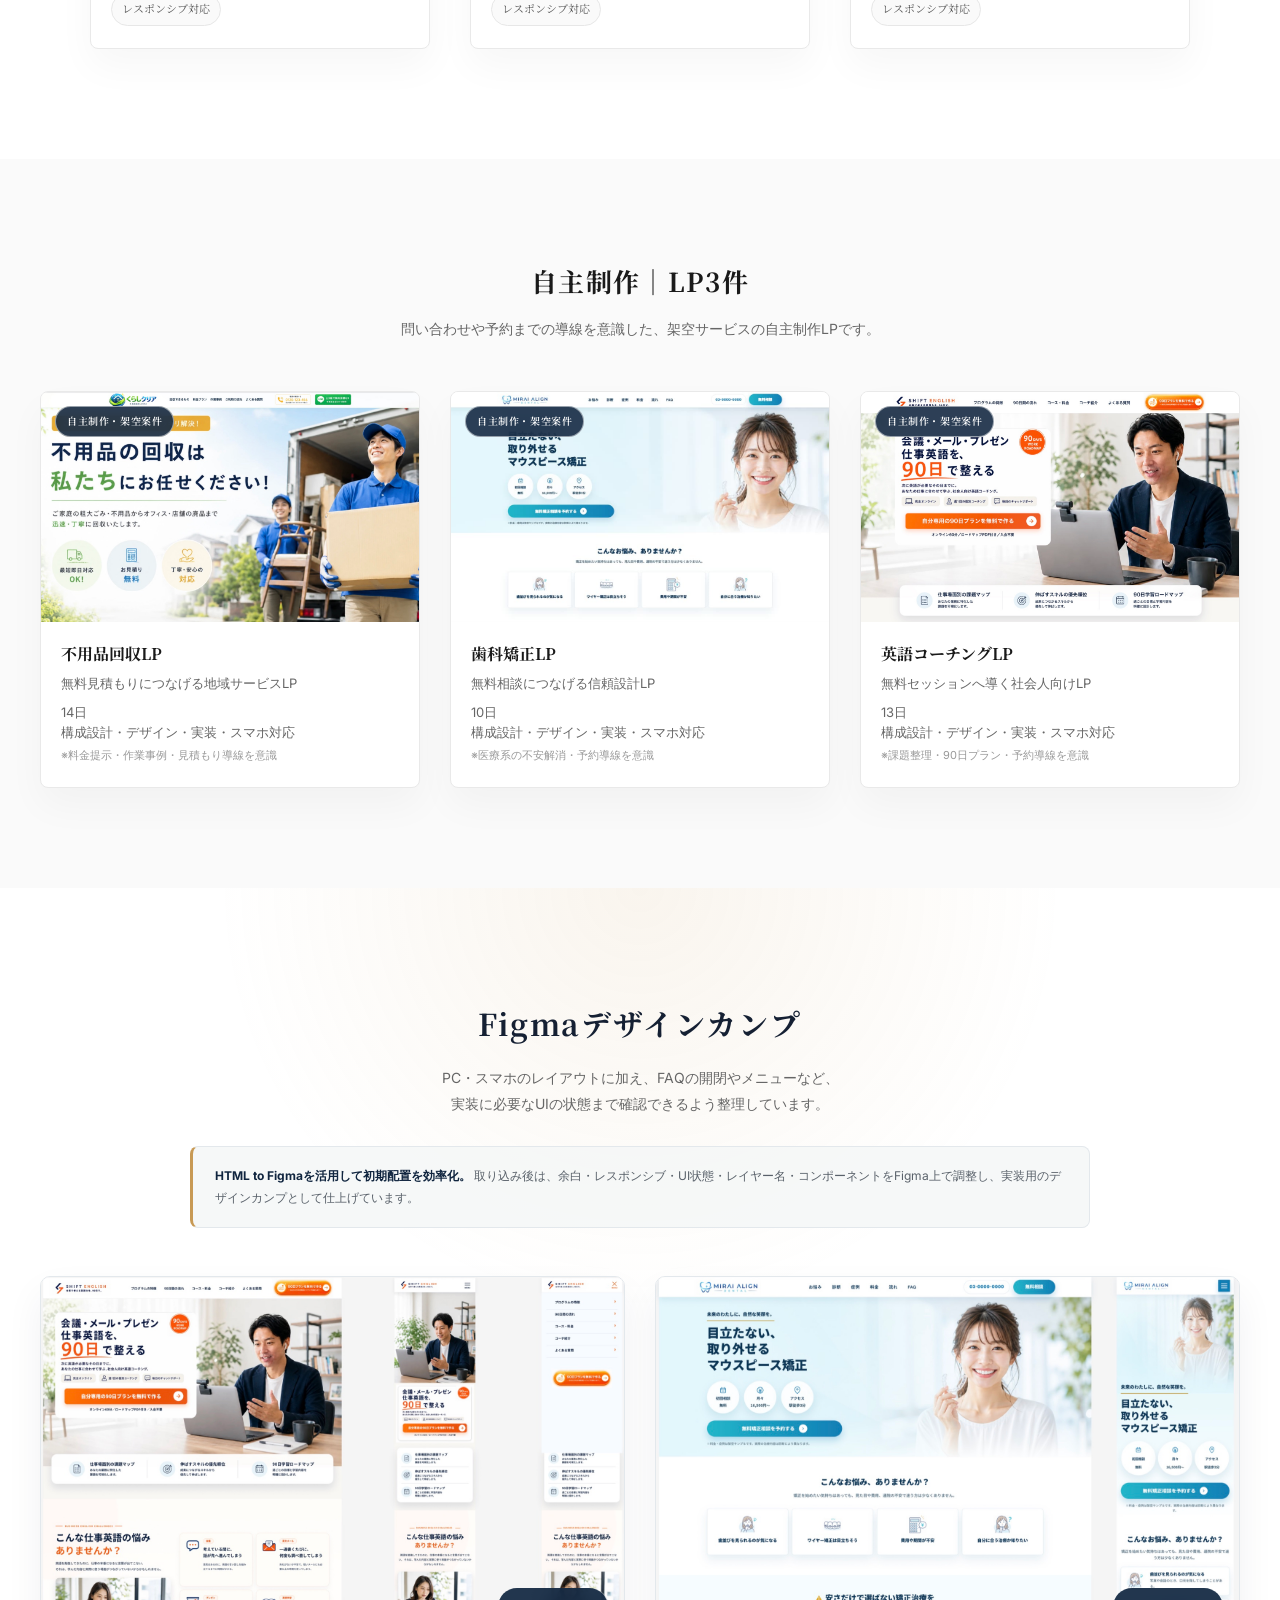
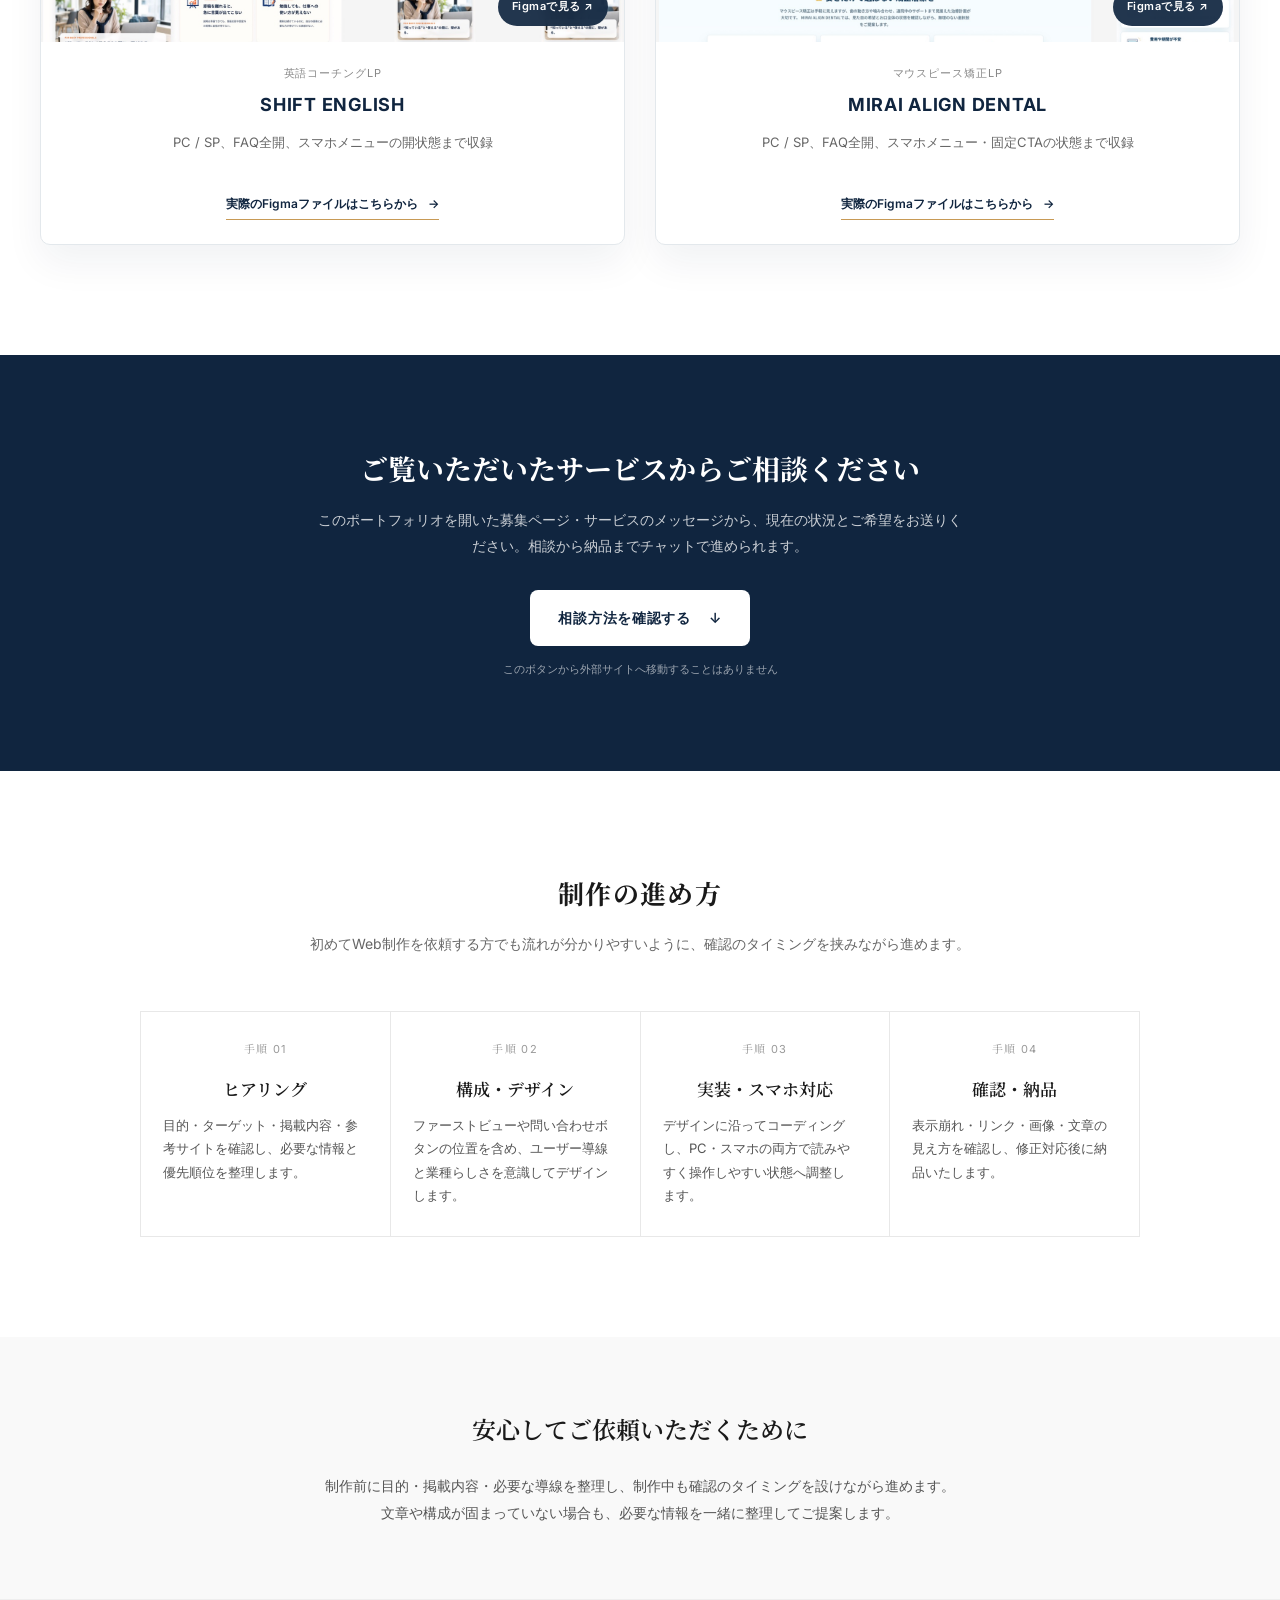
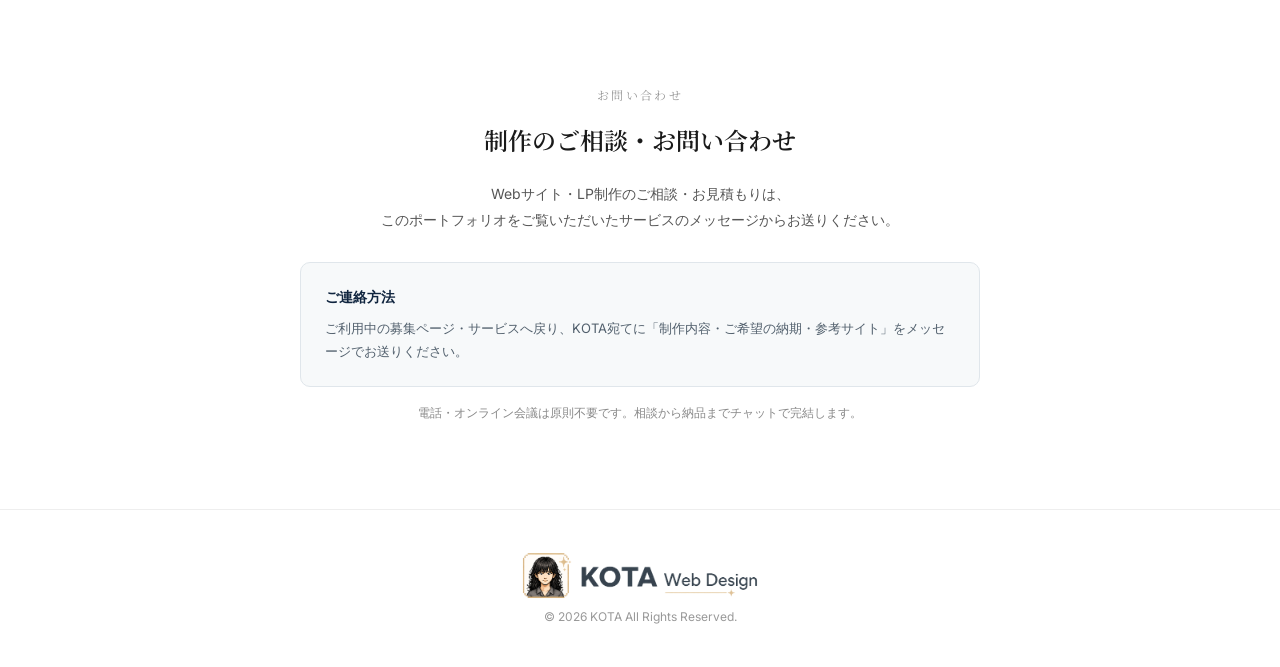
==== commit 3f260b61: "Add files via upload" ====
--- a/index.html
+++ b/index.html
@@ -41,7 +41,7 @@
     />
 
     <!-- CSS -->
-    <link rel="stylesheet" href="style.css?v=20260722-6" />
+    <link rel="stylesheet" href="style.css?v=20260817-2" />
 
     <!-- FV background -->
     <link
@@ -312,7 +312,6 @@
       <!-- 制作事例 -->
       <section id="works" class="works">
         <div class="works__inner">
-          <p class="works__eyebrow">SELECTED WORKS</p>
           <h2 class="works__title">自主制作｜Webサイト3件</h2>
 
           <p class="works__lead">
@@ -491,9 +490,83 @@
         </div>
       </section>
 
+      <!-- Figma design comps -->
+      <section class="figma-showcase" aria-labelledby="figmaShowcaseTitle">
+        <div class="figma-showcase__inner">
+          <h2 id="figmaShowcaseTitle" class="figma-showcase__title">
+            Figmaデザインカンプ
+          </h2>
+
+          <p class="figma-showcase__lead">
+            PC・スマホのレイアウトに加え、FAQの開閉やメニューなど、<br class="pc-only" />
+            実装に必要なUIの状態まで確認できるよう整理しています。
+          </p>
+
+          <p class="figma-showcase__note">
+            <strong>HTML to Figmaを活用して初期配置を効率化。</strong>
+            取り込み後は、余白・レスポンシブ・UI状態・レイヤー名・コンポーネントをFigma上で調整し、実装用のデザインカンプとして仕上げています。
+          </p>
+
+          <div class="figma-showcase__grid">
+            <a
+              class="figma-showcase__card"
+              href="https://www.figma.com/design/lEYevgciWA1ZUUAlbLHvLY/Shift-English--%E3%82%B3%E3%83%BC%E3%83%81%E3%83%B3%E3%82%B0%EF%BC%89?node-id=0-1&amp;t=pem5PxNopjSMj7n5-1"
+              target="_blank"
+              rel="noopener noreferrer"
+              aria-label="SHIFT ENGLISHのFigmaデザインカンプを新しいタブで見る"
+            >
+              <span class="figma-showcase__visual">
+                <img
+                  src="img/figma-shift-english.jpg"
+                  alt="SHIFT ENGLISHのPC・スマホ用Figmaデザインカンプ"
+                  width="1600"
+                  height="1004"
+                  loading="lazy"
+                />
+                <span class="figma-showcase__open">Figmaで見る ↗</span>
+              </span>
+              <span class="figma-showcase__body">
+                <span class="figma-showcase__category">英語コーチングLP</span>
+                <strong>SHIFT ENGLISH</strong>
+                <span class="figma-showcase__description">
+                  PC / SP、FAQ全開、スマホメニューの開状態まで収録
+                </span>
+                <span class="figma-showcase__link">実際のFigmaファイルはこちらから <span aria-hidden="true">→</span></span>
+              </span>
+            </a>
+
+            <a
+              class="figma-showcase__card"
+              href="https://www.figma.com/design/v9ogqO0VxbunncHnZEB5wi/MIRAI-ALIGN--%E7%9F%AF%E6%AD%A3%E6%AD%AF%E7%A7%91-?t=pem5PxNopjSMj7n5-1"
+              target="_blank"
+              rel="noopener noreferrer"
+              aria-label="MIRAI ALIGN DENTALのFigmaデザインカンプを新しいタブで見る"
+            >
+              <span class="figma-showcase__visual">
+                <img
+                  src="img/figma-mirai-align.jpg"
+                  alt="MIRAI ALIGN DENTALのPC・スマホ用Figmaデザインカンプ"
+                  width="1600"
+                  height="1008"
+                  loading="lazy"
+                />
+                <span class="figma-showcase__open">Figmaで見る ↗</span>
+              </span>
+              <span class="figma-showcase__body">
+                <span class="figma-showcase__category">マウスピース矯正LP</span>
+                <strong>MIRAI ALIGN DENTAL</strong>
+                <span class="figma-showcase__description">
+                  PC / SP、FAQ全開、スマホメニュー・固定CTAの状態まで収録
+                </span>
+                <span class="figma-showcase__link">実際のFigmaファイルはこちらから <span aria-hidden="true">→</span></span>
+              </span>
+            </a>
+          </div>
+        </div>
+      </section>
+
       <section class="portfolio-cta" aria-labelledby="portfolioCtaTitle">
         <div class="portfolio-cta__inner">
-          <p class="portfolio-cta__label">CHAT-BASED PROJECT</p>
           <h2 id="portfolioCtaTitle">ご覧いただいたサービスから<br class="sp-only">ご相談ください</h2>
           <p>このポートフォリオを開いた募集ページ・サービスのメッセージから、現在の状況とご希望をお送りください。<br class="sp-only">相談から納品までチャットで進められます。</p>
           <a href="#contact" class="portfolio-cta__button">相談方法を確認する <span aria-hidden="true">↓</span></a>
--- a/style.css
+++ b/style.css
@@ -1146,6 +1146,156 @@
 
 .lp__card:hover img {
   transform: scale(1.05);
+}
+
+/* ===============================
+   FIGMA DESIGN COMPS
+=============================== */
+.figma-showcase {
+  padding: 110px 20px;
+  background:
+    radial-gradient(circle at 50% 0%, rgba(200, 154, 85, 0.1), transparent 34%),
+    #fff;
+}
+
+.figma-showcase__inner {
+  max-width: 1200px;
+  margin: 0 auto;
+}
+
+.figma-showcase__title {
+  margin-bottom: 16px;
+  color: var(--brand-ink);
+  font-size: 30px;
+  font-weight: 700;
+  letter-spacing: 0.06em;
+  text-align: center;
+}
+
+.figma-showcase__lead {
+  max-width: 760px;
+  margin: 0 auto 28px;
+  color: #666;
+  font-size: 14px;
+  line-height: 1.9;
+  text-align: center;
+}
+
+.figma-showcase__note {
+  max-width: 900px;
+  margin: 0 auto 48px;
+  padding: 18px 22px;
+  border: 1px solid #e3e8ec;
+  border-left: 3px solid var(--brand-gold);
+  border-radius: 8px;
+  background: rgba(245, 247, 248, 0.88);
+  color: #59616a;
+  font-size: 12px;
+  line-height: 1.85;
+}
+
+.figma-showcase__note strong {
+  color: var(--brand-navy);
+}
+
+.figma-showcase__grid {
+  display: grid;
+  grid-template-columns: repeat(2, minmax(0, 1fr));
+  gap: 30px;
+}
+
+.figma-showcase__card {
+  display: block;
+  overflow: hidden;
+  border: 1px solid #e3e8ec;
+  border-radius: 10px;
+  background: #fff;
+  box-shadow: 0 18px 38px rgba(16, 37, 63, 0.06);
+  color: var(--brand-ink);
+  transition: transform 0.3s ease, box-shadow 0.3s ease;
+}
+
+.figma-showcase__visual {
+  position: relative;
+  display: block;
+  overflow: hidden;
+  aspect-ratio: 16 / 10;
+  background: #f3f4f5;
+}
+
+.figma-showcase__visual img {
+  width: 100%;
+  height: 100%;
+  object-fit: cover;
+  object-position: center top;
+  transition: transform 0.45s ease;
+}
+
+.figma-showcase__open {
+  position: absolute;
+  right: 16px;
+  bottom: 16px;
+  display: inline-flex;
+  align-items: center;
+  min-height: 38px;
+  padding: 9px 14px;
+  border-radius: 999px;
+  background: rgba(16, 37, 63, 0.92);
+  color: #fff;
+  font-size: 11px;
+  font-weight: 600;
+  letter-spacing: 0.05em;
+  backdrop-filter: blur(8px);
+}
+
+.figma-showcase__body {
+  display: flex;
+  flex-direction: column;
+  align-items: center;
+  padding: 22px 24px 24px;
+  text-align: center;
+}
+
+.figma-showcase__category {
+  margin-bottom: 8px;
+  color: #888;
+  font-size: 11px;
+  letter-spacing: 0.08em;
+}
+
+.figma-showcase__body > strong {
+  margin-bottom: 10px;
+  color: var(--brand-navy);
+  font-size: 18px;
+  letter-spacing: 0.04em;
+}
+
+.figma-showcase__description {
+  min-height: 3.5em;
+  color: #666;
+  font-size: 13px;
+  line-height: 1.75;
+}
+
+.figma-showcase__link {
+  display: inline-flex;
+  align-items: center;
+  gap: 10px;
+  margin-top: 18px;
+  padding-bottom: 4px;
+  border-bottom: 1px solid var(--brand-gold);
+  color: var(--brand-navy);
+  font-size: 12px;
+  font-weight: 600;
+}
+
+.figma-showcase__card:hover {
+  transform: translateY(-6px);
+  box-shadow: 0 24px 52px rgba(16, 37, 63, 0.12);
+}
+
+.figma-showcase__card:hover .figma-showcase__visual img {
+  transform: scale(1.025);
 }
 
 /* ===============================
@@ -2240,6 +2390,65 @@
   }
 
   /* ===============================
+   Figma design comps
+  =============================== */
+
+  .figma-showcase {
+    padding: 80px 20px;
+  }
+
+  .figma-showcase__title {
+    margin-bottom: 12px;
+    font-size: 22px;
+    line-height: 1.5;
+  }
+
+  .figma-showcase__lead {
+    margin-bottom: 22px;
+    font-size: 13px;
+    line-height: 1.8;
+    text-align: left;
+  }
+
+  .figma-showcase__note {
+    margin-bottom: 32px;
+    padding: 15px 16px;
+    font-size: 11px;
+  }
+
+  .figma-showcase__note strong {
+    display: block;
+    margin-bottom: 4px;
+  }
+
+  .figma-showcase__grid {
+    grid-template-columns: 1fr;
+    gap: 24px;
+  }
+
+  .figma-showcase__open {
+    right: 12px;
+    bottom: 12px;
+  }
+
+  .figma-showcase__body {
+    padding: 18px 18px 20px;
+  }
+
+  .figma-showcase__body > strong {
+    font-size: 16px;
+  }
+
+  .figma-showcase__description {
+    min-height: 0;
+    font-size: 12px;
+  }
+
+  .figma-showcase__link {
+    font-size: 11px;
+  }
+
+  /* ===============================
    Process
 =============================== */
 
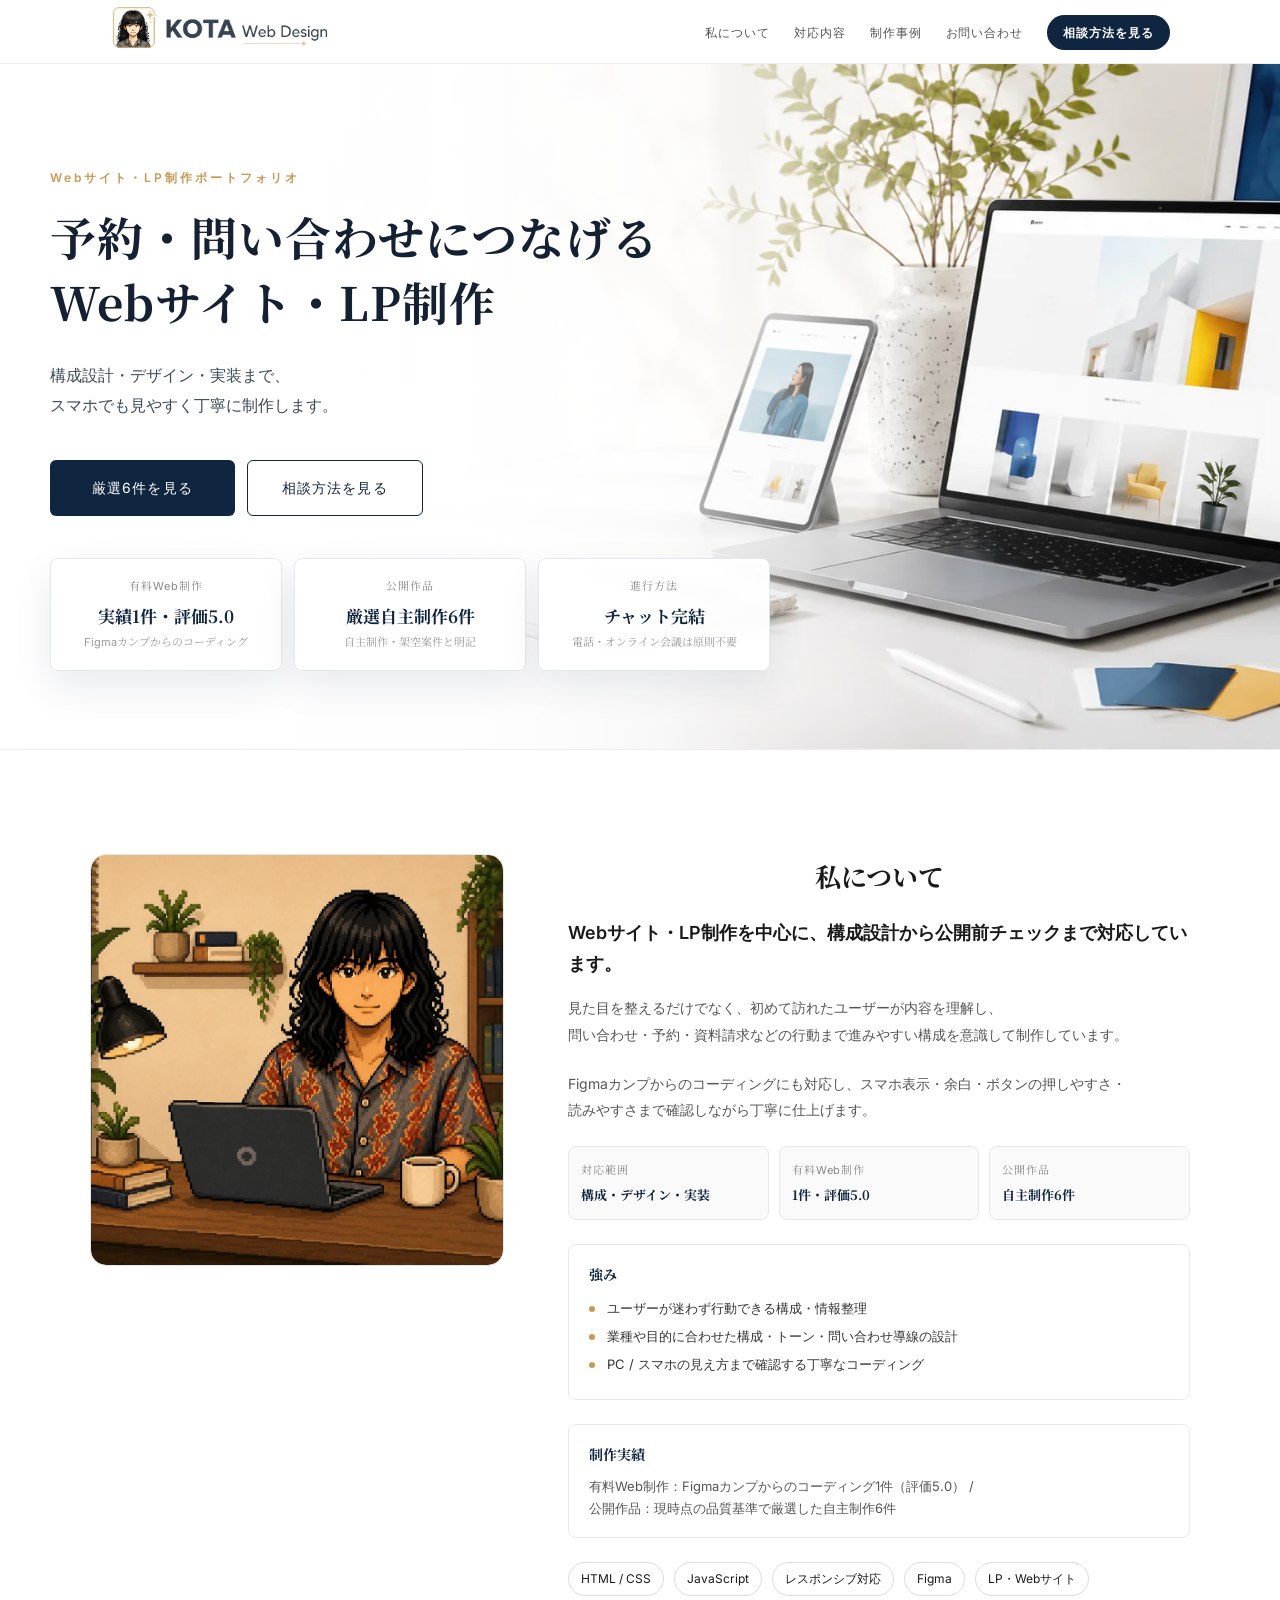
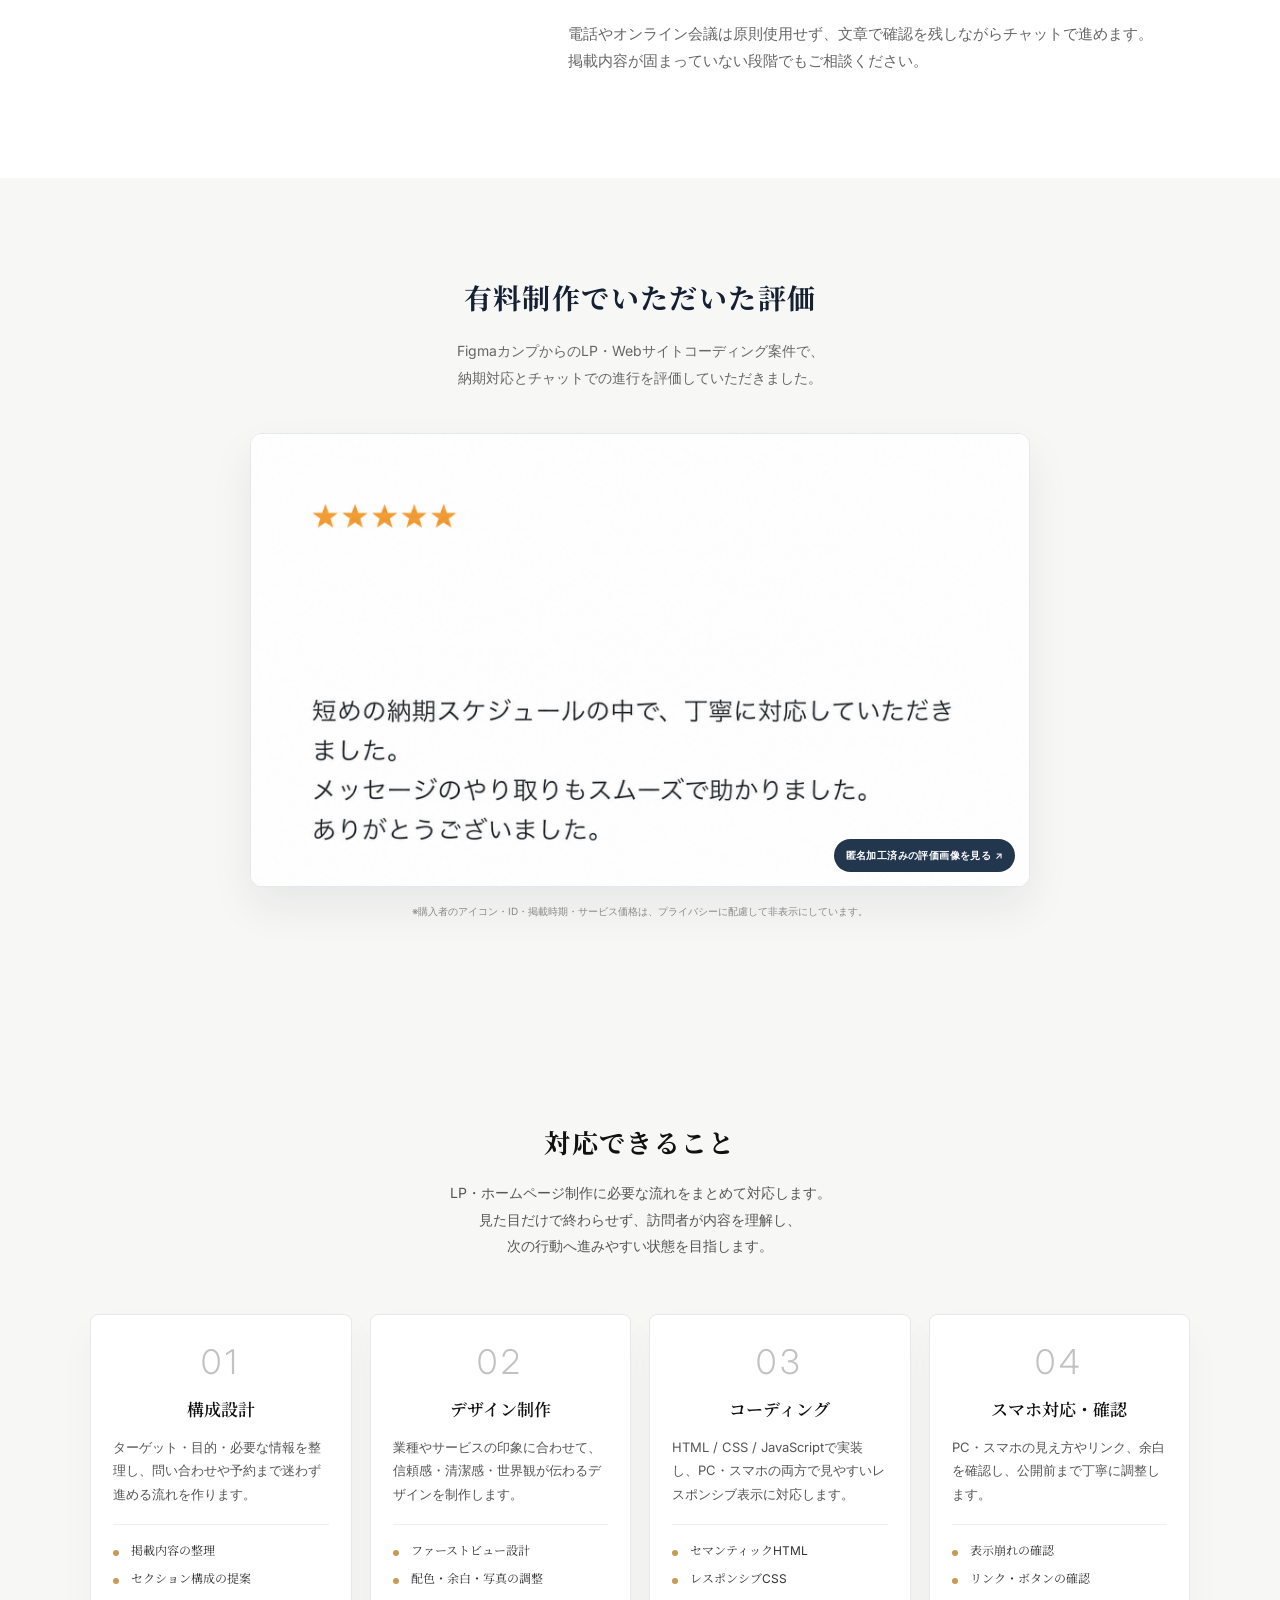
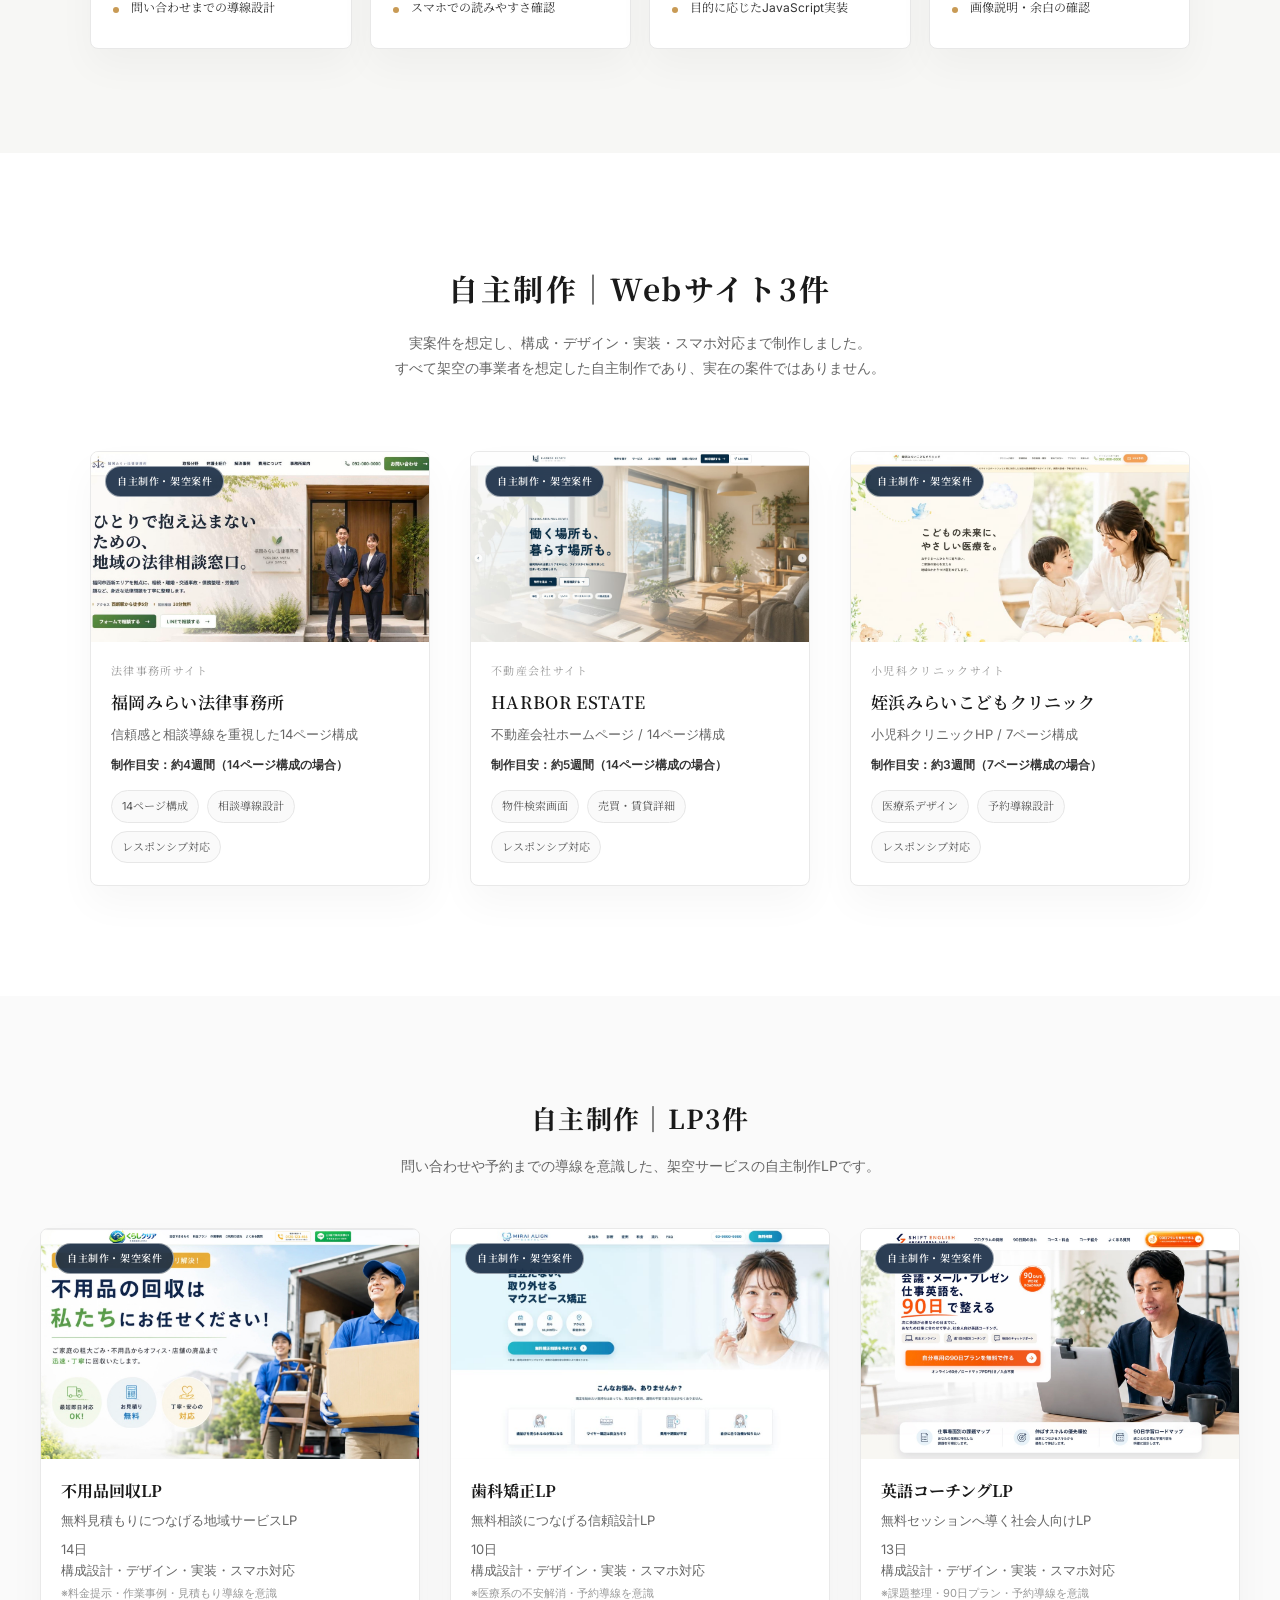
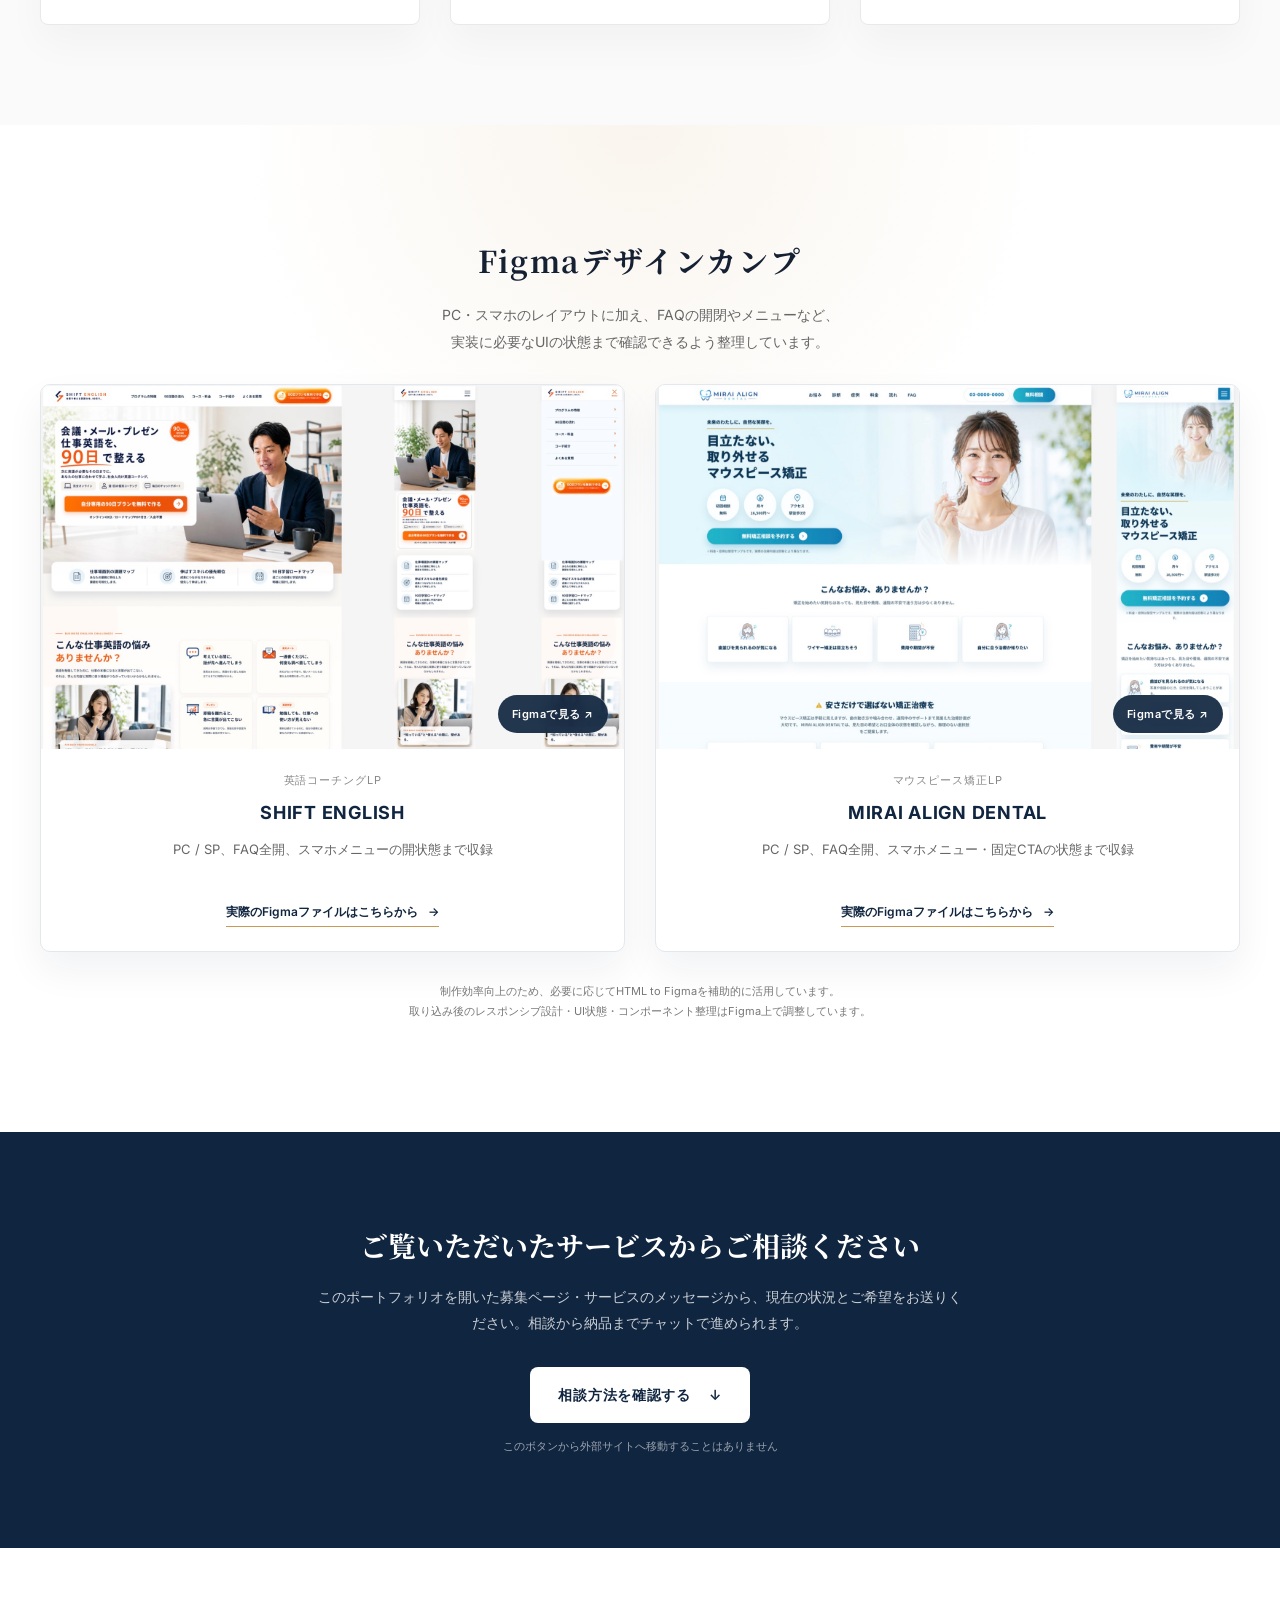
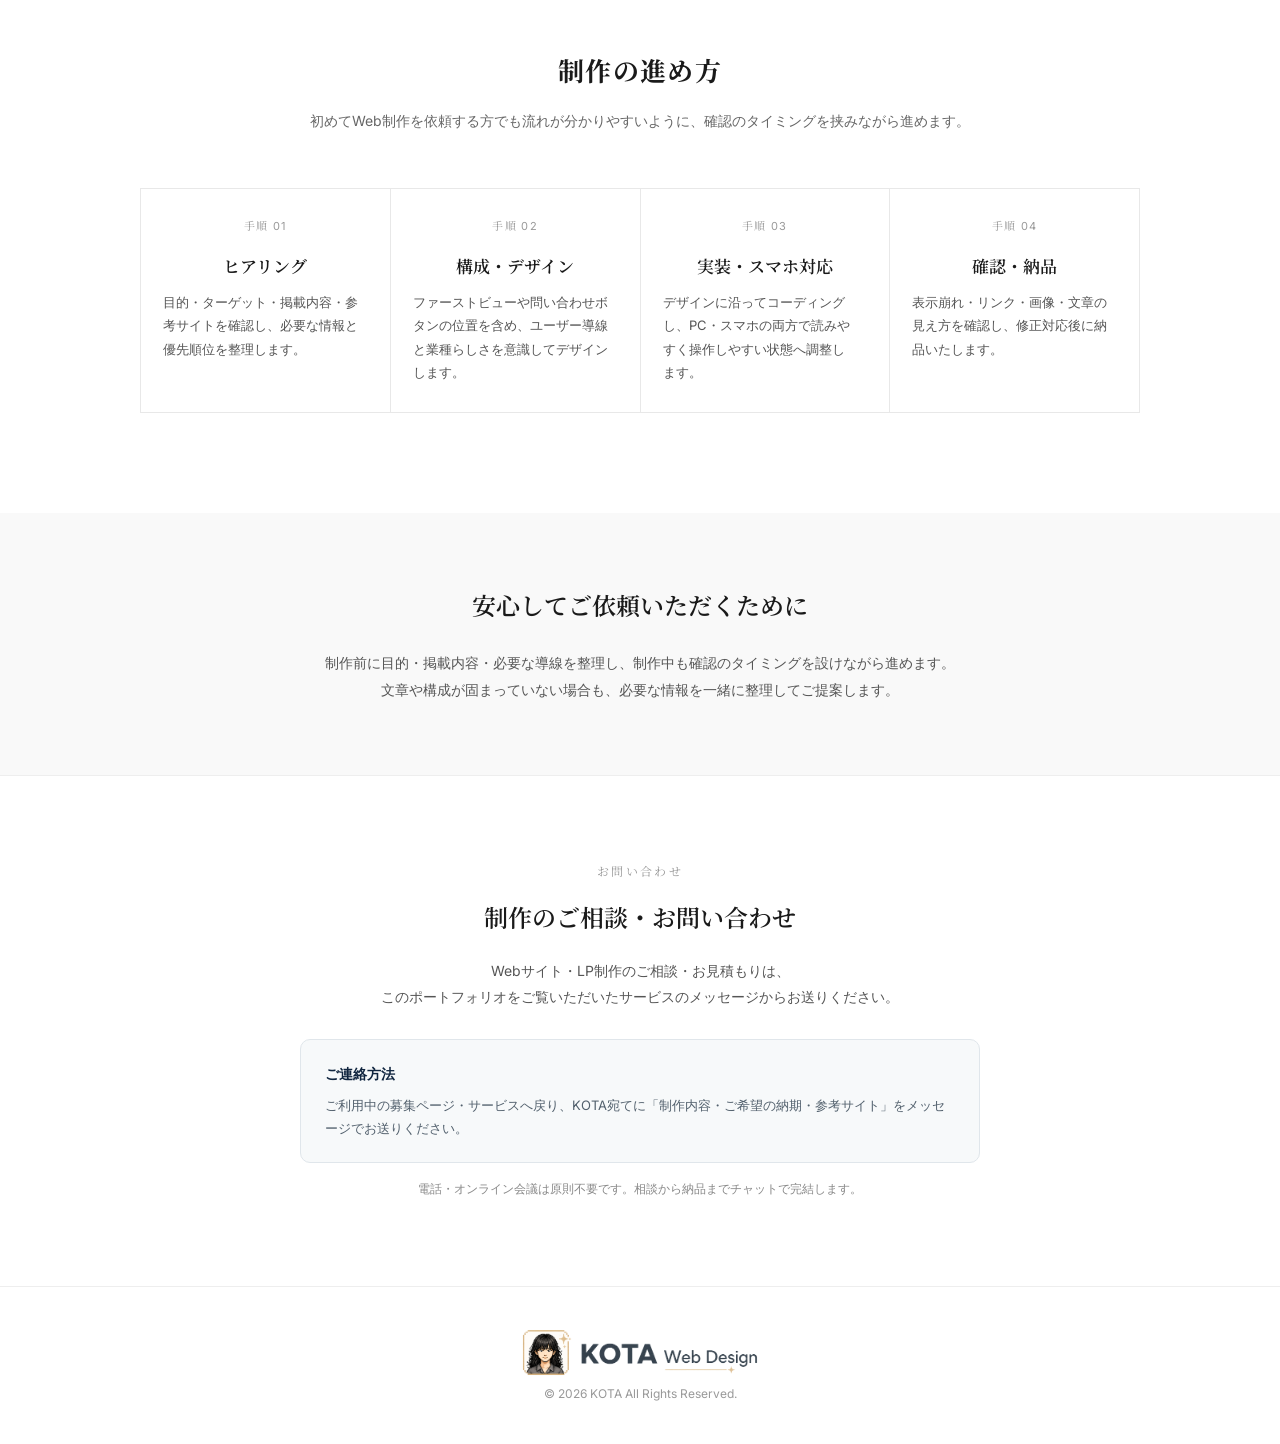
==== commit 6b92e000: "Add files via upload" ====
--- a/index.html
+++ b/index.html
@@ -41,7 +41,7 @@
     />
 
     <!-- CSS -->
-    <link rel="stylesheet" href="style.css?v=20260817-2" />
+    <link rel="stylesheet" href="style.css?v=20260817-5" />
 
     <!-- FV background -->
     <link
@@ -241,6 +241,42 @@
         </div>
       </section>
 
+      <!-- Client review -->
+      <section class="client-review" aria-labelledby="clientReviewTitle">
+        <div class="client-review__inner">
+          <h2 id="clientReviewTitle" class="client-review__title">
+            有料制作でいただいた評価
+          </h2>
+          <p class="client-review__lead">
+            FigmaカンプからのLP・Webサイトコーディング案件で、<br class="pc-only" />
+            納期対応とチャットでの進行を評価していただきました。
+          </p>
+
+          <figure class="client-review__card">
+            <a
+              class="client-review__visual"
+              href="img/review-coconala-anonymized.png"
+              target="_blank"
+              rel="noopener noreferrer"
+              aria-label="個人情報を非表示にした評価コメント画像を新しいタブで見る"
+            >
+              <img
+                src="img/review-coconala-anonymized.png"
+                alt="ココナラでいただいた星5の評価コメント。購入者の個人情報と価格は非表示"
+                width="1646"
+                height="956"
+                loading="lazy"
+              />
+              <span>匿名加工済みの評価画像を見る ↗</span>
+            </a>
+          </figure>
+
+          <p class="client-review__privacy">
+            ※購入者のアイコン・ID・掲載時期・サービス価格は、プライバシーに配慮して非表示にしています。
+          </p>
+        </div>
+      </section>
+
       <!-- Service -->
 
       <section id="service" class="service">
@@ -500,11 +536,6 @@
           <p class="figma-showcase__lead">
             PC・スマホのレイアウトに加え、FAQの開閉やメニューなど、<br class="pc-only" />
             実装に必要なUIの状態まで確認できるよう整理しています。
-          </p>
-
-          <p class="figma-showcase__note">
-            <strong>HTML to Figmaを活用して初期配置を効率化。</strong>
-            取り込み後は、余白・レスポンシブ・UI状態・レイヤー名・コンポーネントをFigma上で調整し、実装用のデザインカンプとして仕上げています。
           </p>
 
           <div class="figma-showcase__grid">
@@ -562,6 +593,11 @@
               </span>
             </a>
           </div>
+
+          <p class="figma-showcase__note">
+            制作効率向上のため、必要に応じてHTML to Figmaを補助的に活用しています。<br class="pc-only" />
+            取り込み後のレスポンシブ設計・UI状態・コンポーネント整理はFigma上で調整しています。
+          </p>
         </div>
       </section>
 
--- a/style.css
+++ b/style.css
@@ -780,6 +780,83 @@
 }
 
 /* ===============================
+   CLIENT REVIEW
+=============================== */
+.client-review {
+  padding: 96px 20px;
+  background: #f7f7f5;
+}
+
+.client-review__inner {
+  max-width: 1000px;
+  margin: 0 auto;
+}
+
+.client-review__title {
+  margin-bottom: 16px;
+  color: var(--brand-ink);
+  font-size: 28px;
+  font-weight: 700;
+  letter-spacing: 0.05em;
+  text-align: center;
+}
+
+.client-review__lead {
+  max-width: 720px;
+  margin: 0 auto 42px;
+  color: #666;
+  font-size: 14px;
+  line-height: 1.9;
+  text-align: center;
+}
+
+.client-review__card {
+  display: block;
+  overflow: hidden;
+  max-width: 780px;
+  margin: 0 auto;
+  border: 1px solid #e3e8ec;
+  border-radius: 12px;
+  background: #fff;
+  box-shadow: 0 20px 44px rgba(16, 37, 63, 0.07);
+}
+
+.client-review__visual {
+  position: relative;
+  display: flex;
+  align-items: center;
+  overflow: hidden;
+  background: #fff;
+}
+
+.client-review__visual img {
+  width: 100%;
+  height: auto;
+  object-fit: contain;
+}
+
+.client-review__visual > span {
+  position: absolute;
+  right: 14px;
+  bottom: 14px;
+  padding: 8px 12px;
+  border-radius: 999px;
+  background: rgba(16, 37, 63, 0.92);
+  color: #fff;
+  font-size: 10px;
+  font-weight: 600;
+  letter-spacing: 0.04em;
+}
+
+.client-review__privacy {
+  margin-top: 16px;
+  color: #888;
+  font-size: 10px;
+  line-height: 1.7;
+  text-align: center;
+}
+
+/* ===============================
    SERVICE
 =============================== */
 .service {
@@ -1182,20 +1259,12 @@
 }
 
 .figma-showcase__note {
-  max-width: 900px;
-  margin: 0 auto 48px;
-  padding: 18px 22px;
-  border: 1px solid #e3e8ec;
-  border-left: 3px solid var(--brand-gold);
-  border-radius: 8px;
-  background: rgba(245, 247, 248, 0.88);
-  color: #59616a;
-  font-size: 12px;
-  line-height: 1.85;
-}
-
-.figma-showcase__note strong {
-  color: var(--brand-navy);
+  max-width: 820px;
+  margin: 30px auto 0;
+  color: #777;
+  font-size: 11px;
+  line-height: 1.8;
+  text-align: center;
 }
 
 .figma-showcase__grid {
@@ -1880,6 +1949,41 @@
     min-height: 28px;
     padding: 5px 9px;
     font-size: 9px;
+  }
+
+  .client-review {
+    padding: 72px 20px;
+  }
+
+  .client-review__title {
+    margin-bottom: 12px;
+    font-size: 22px;
+    line-height: 1.5;
+  }
+
+  .client-review__lead {
+    margin-bottom: 30px;
+    font-size: 13px;
+    line-height: 1.8;
+    text-align: left;
+  }
+
+  .client-review__card {
+    max-width: 100%;
+  }
+
+  .client-review__visual {
+    border: 0;
+  }
+
+  .client-review__visual > span {
+    right: 10px;
+    bottom: 10px;
+    font-size: 9px;
+  }
+
+  .client-review__privacy {
+    text-align: left;
   }
 
   .portfolio-cta {
@@ -2411,14 +2515,9 @@
   }
 
   .figma-showcase__note {
-    margin-bottom: 32px;
-    padding: 15px 16px;
+    margin-top: 24px;
     font-size: 11px;
-  }
-
-  .figma-showcase__note strong {
-    display: block;
-    margin-bottom: 4px;
+    text-align: left;
   }
 
   .figma-showcase__grid {
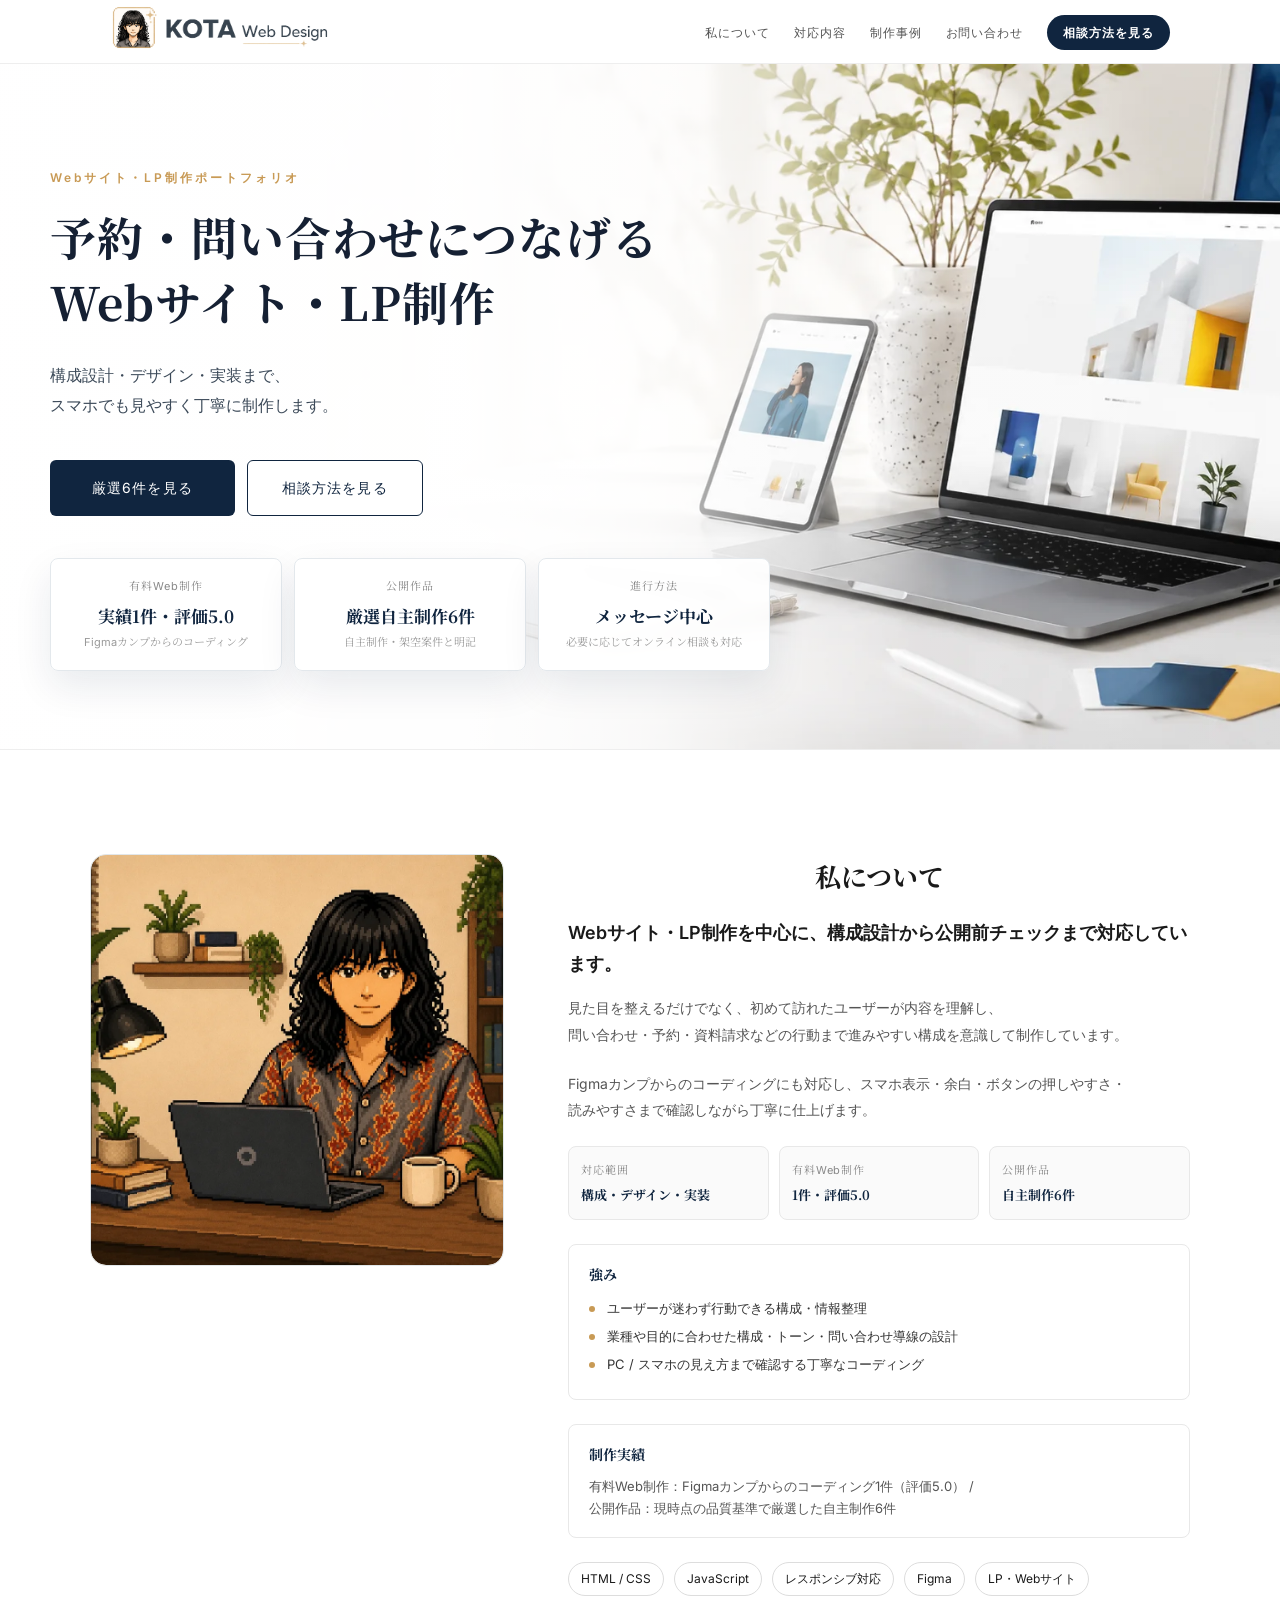
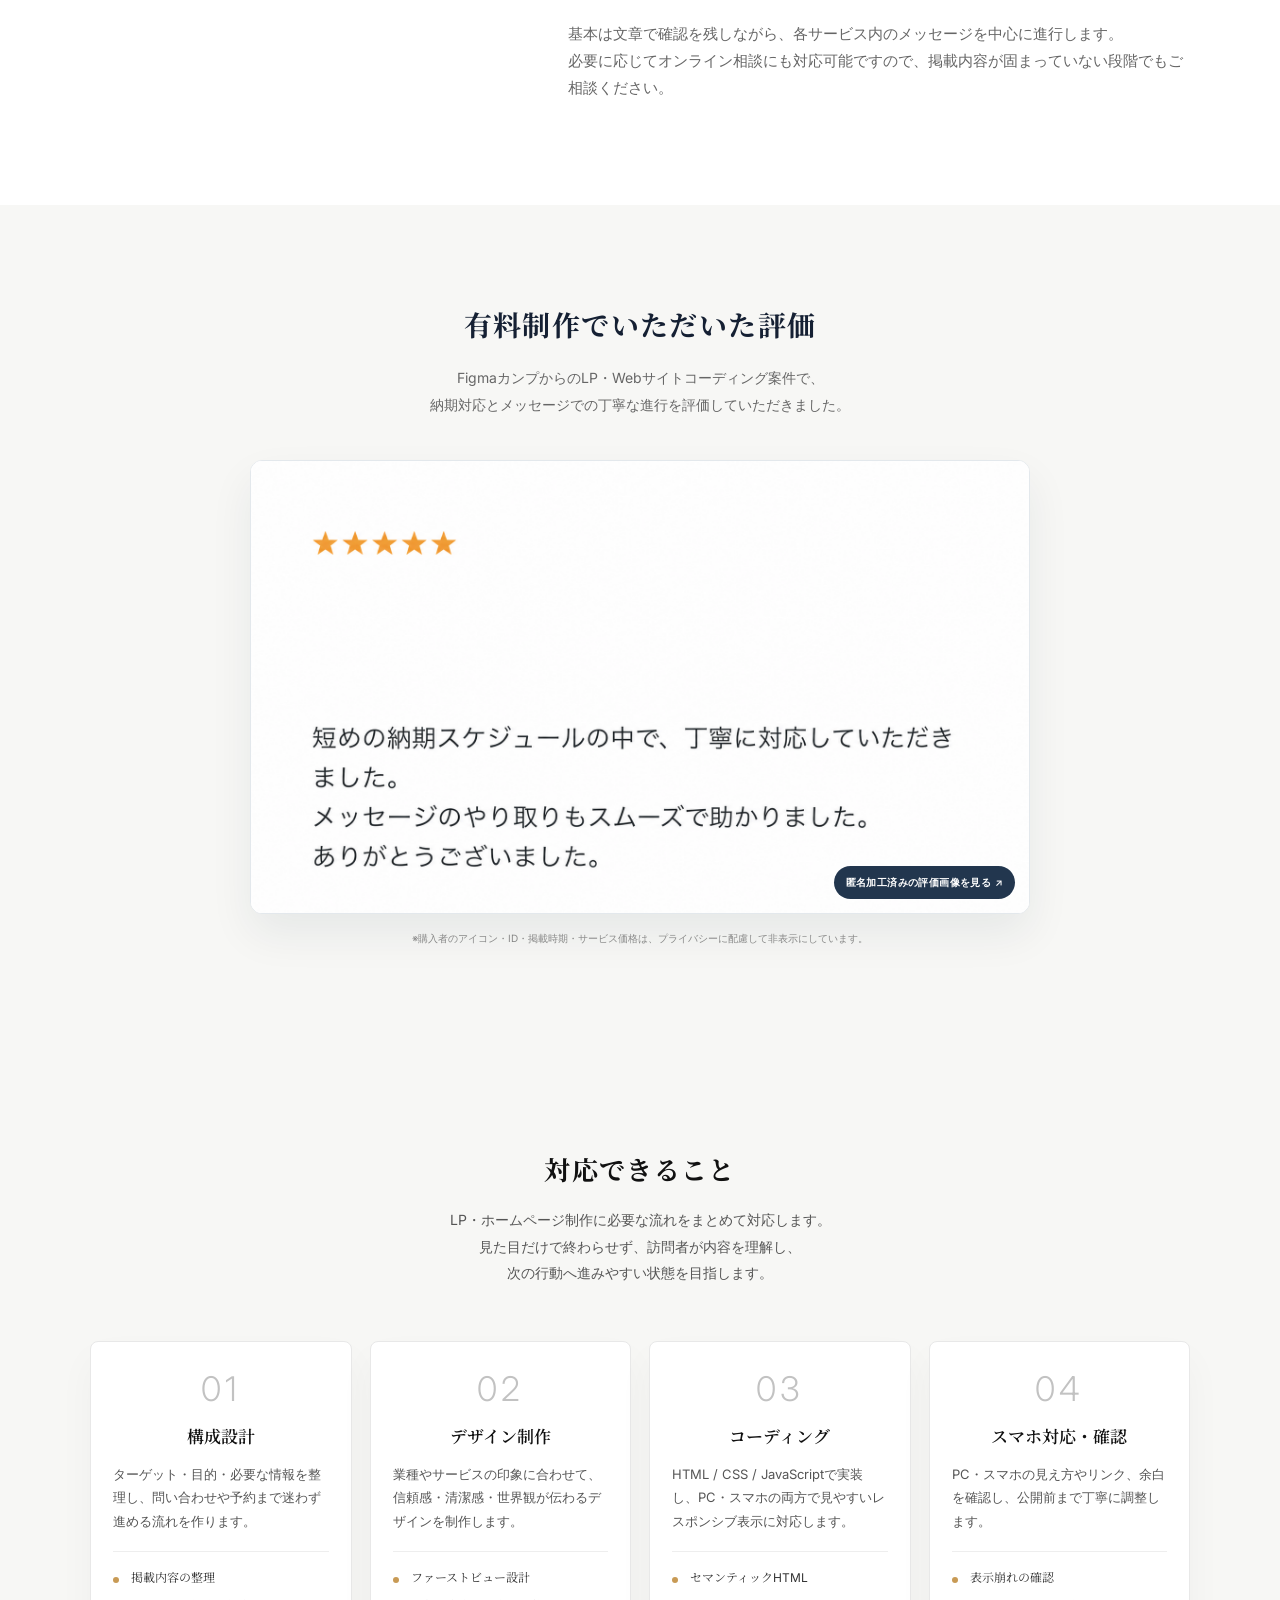
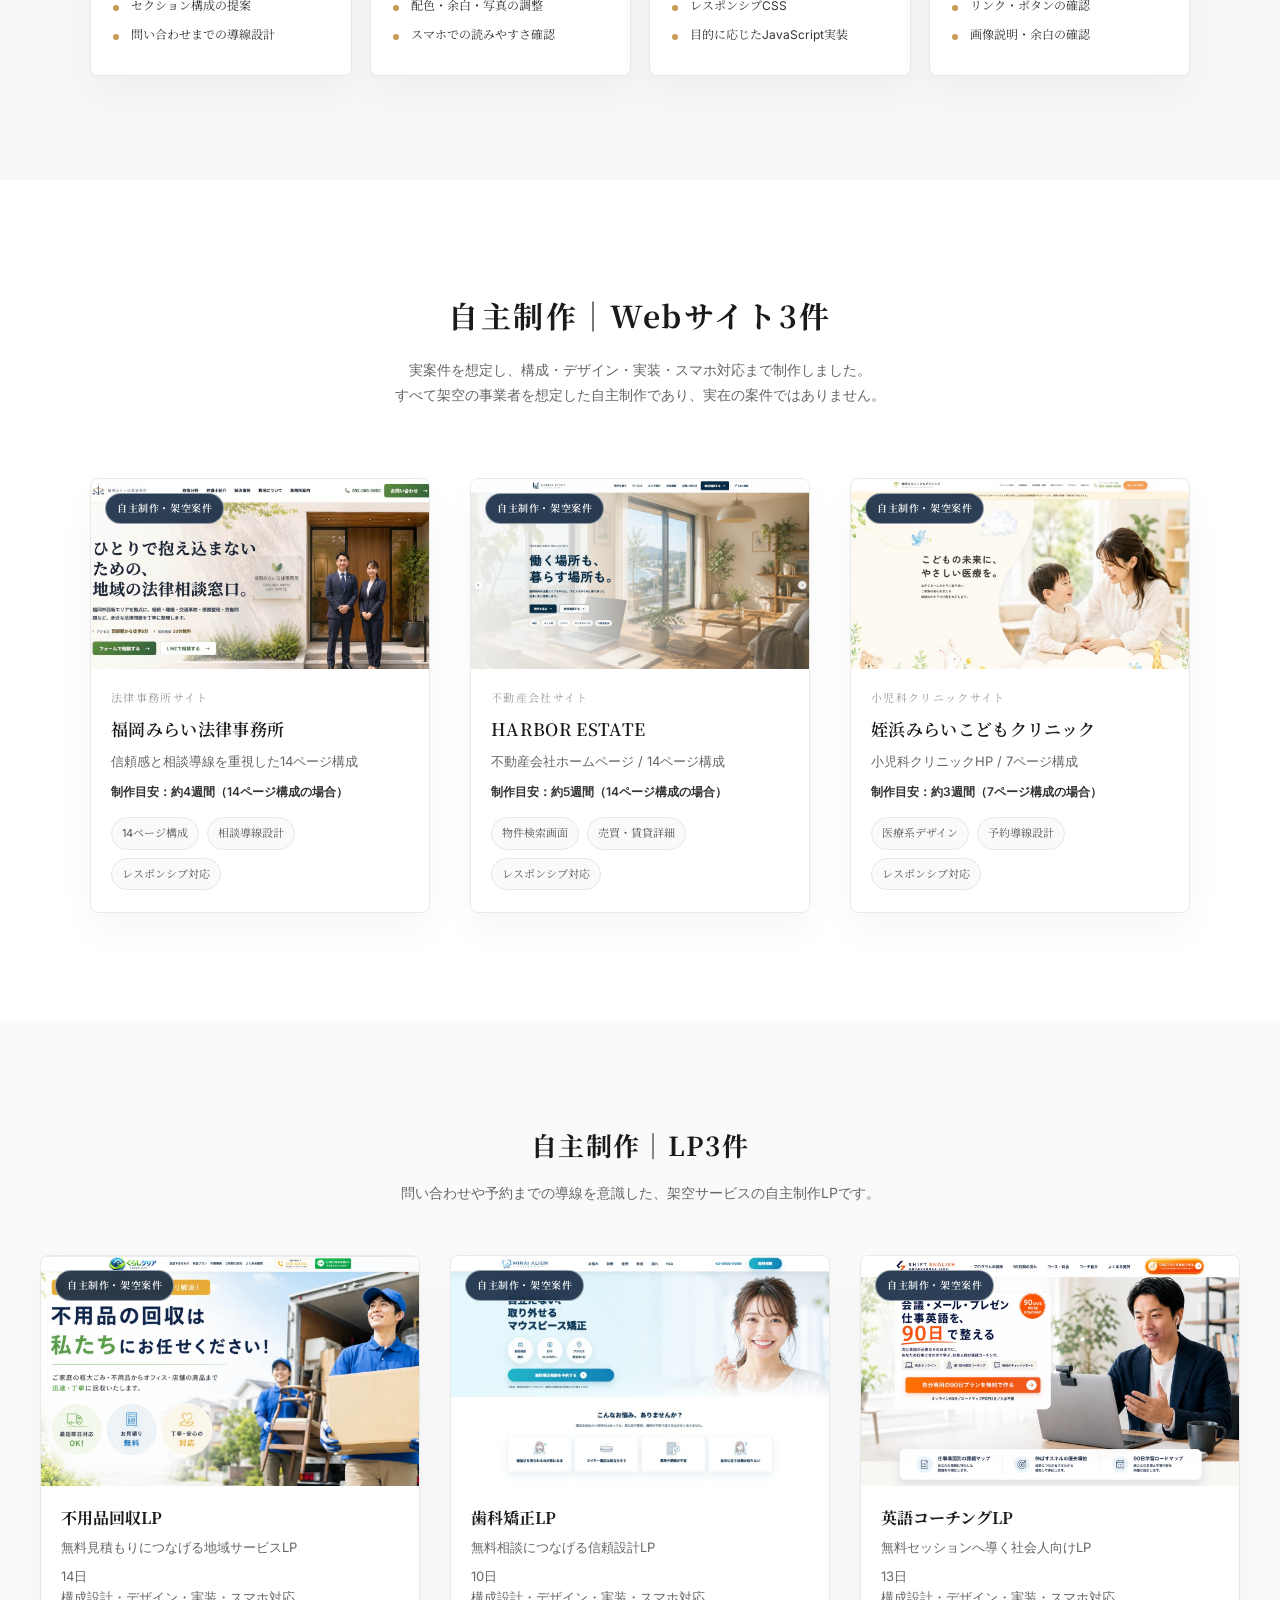
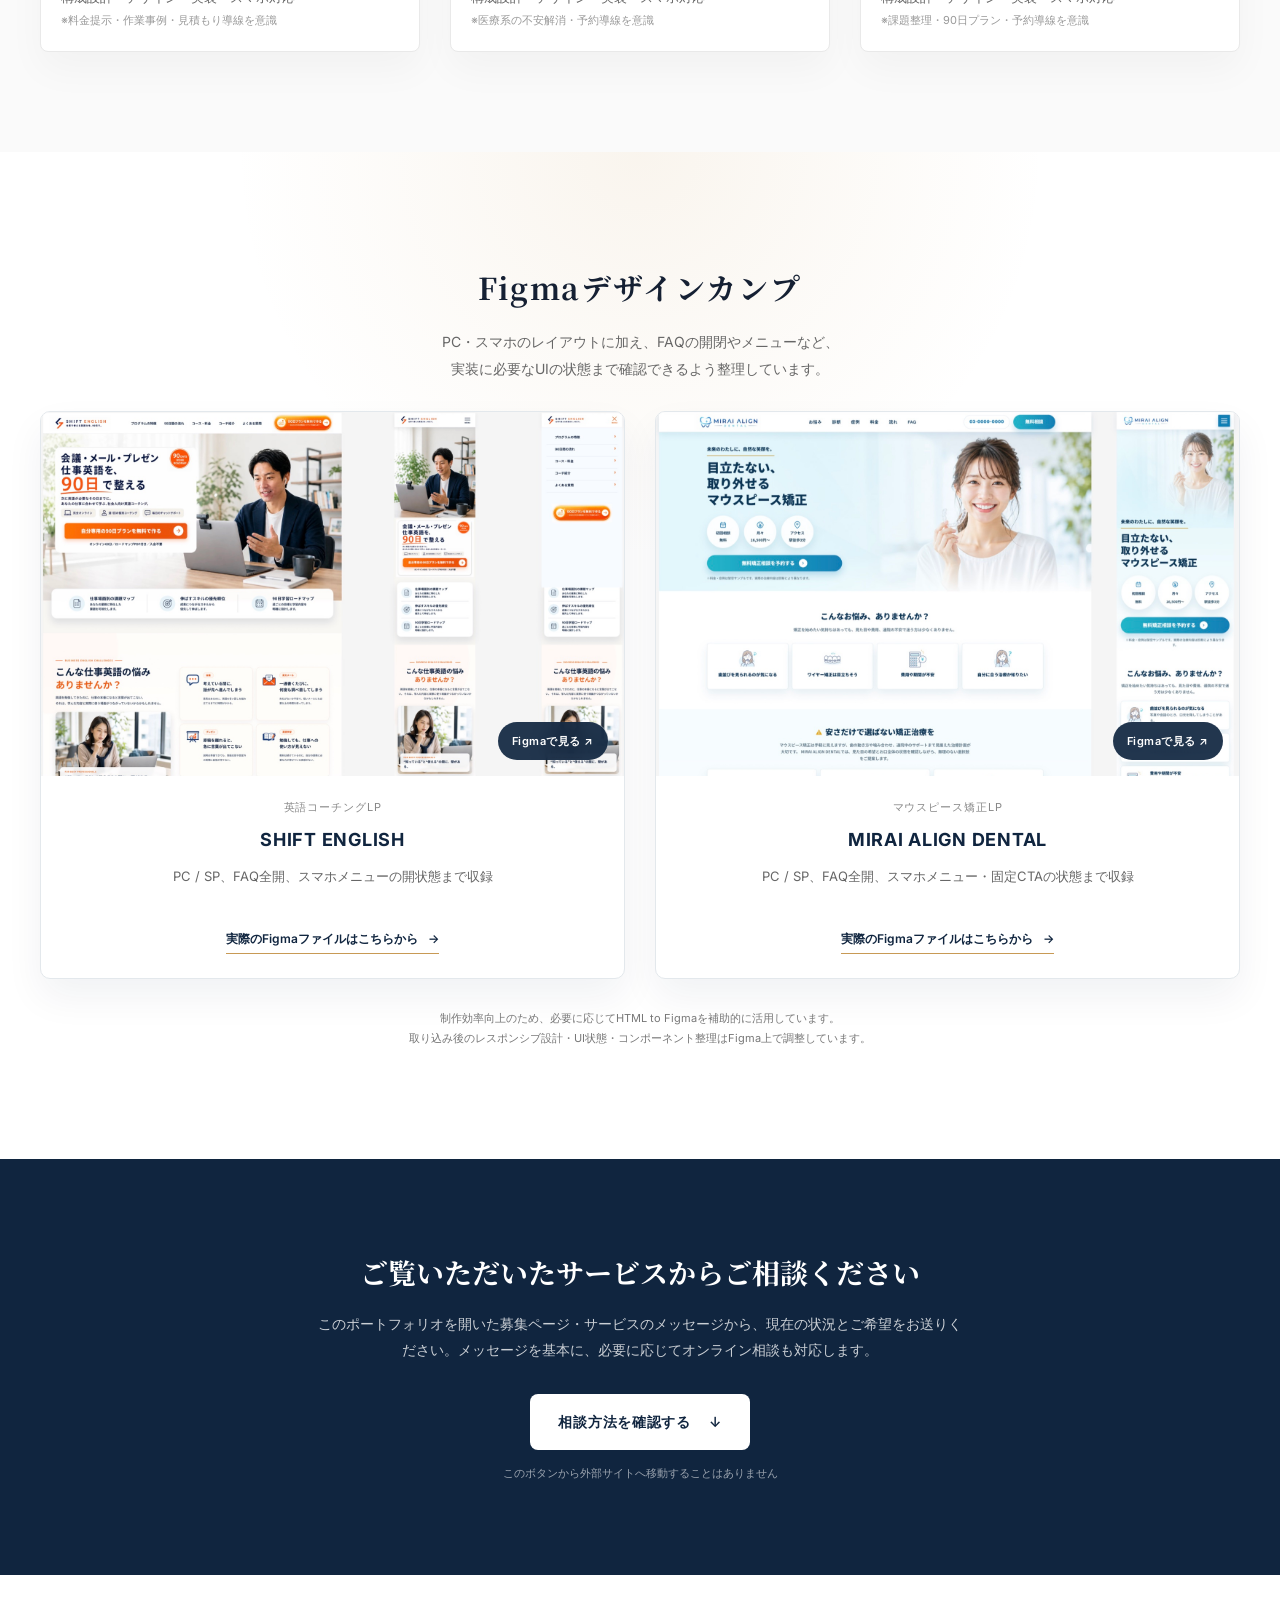
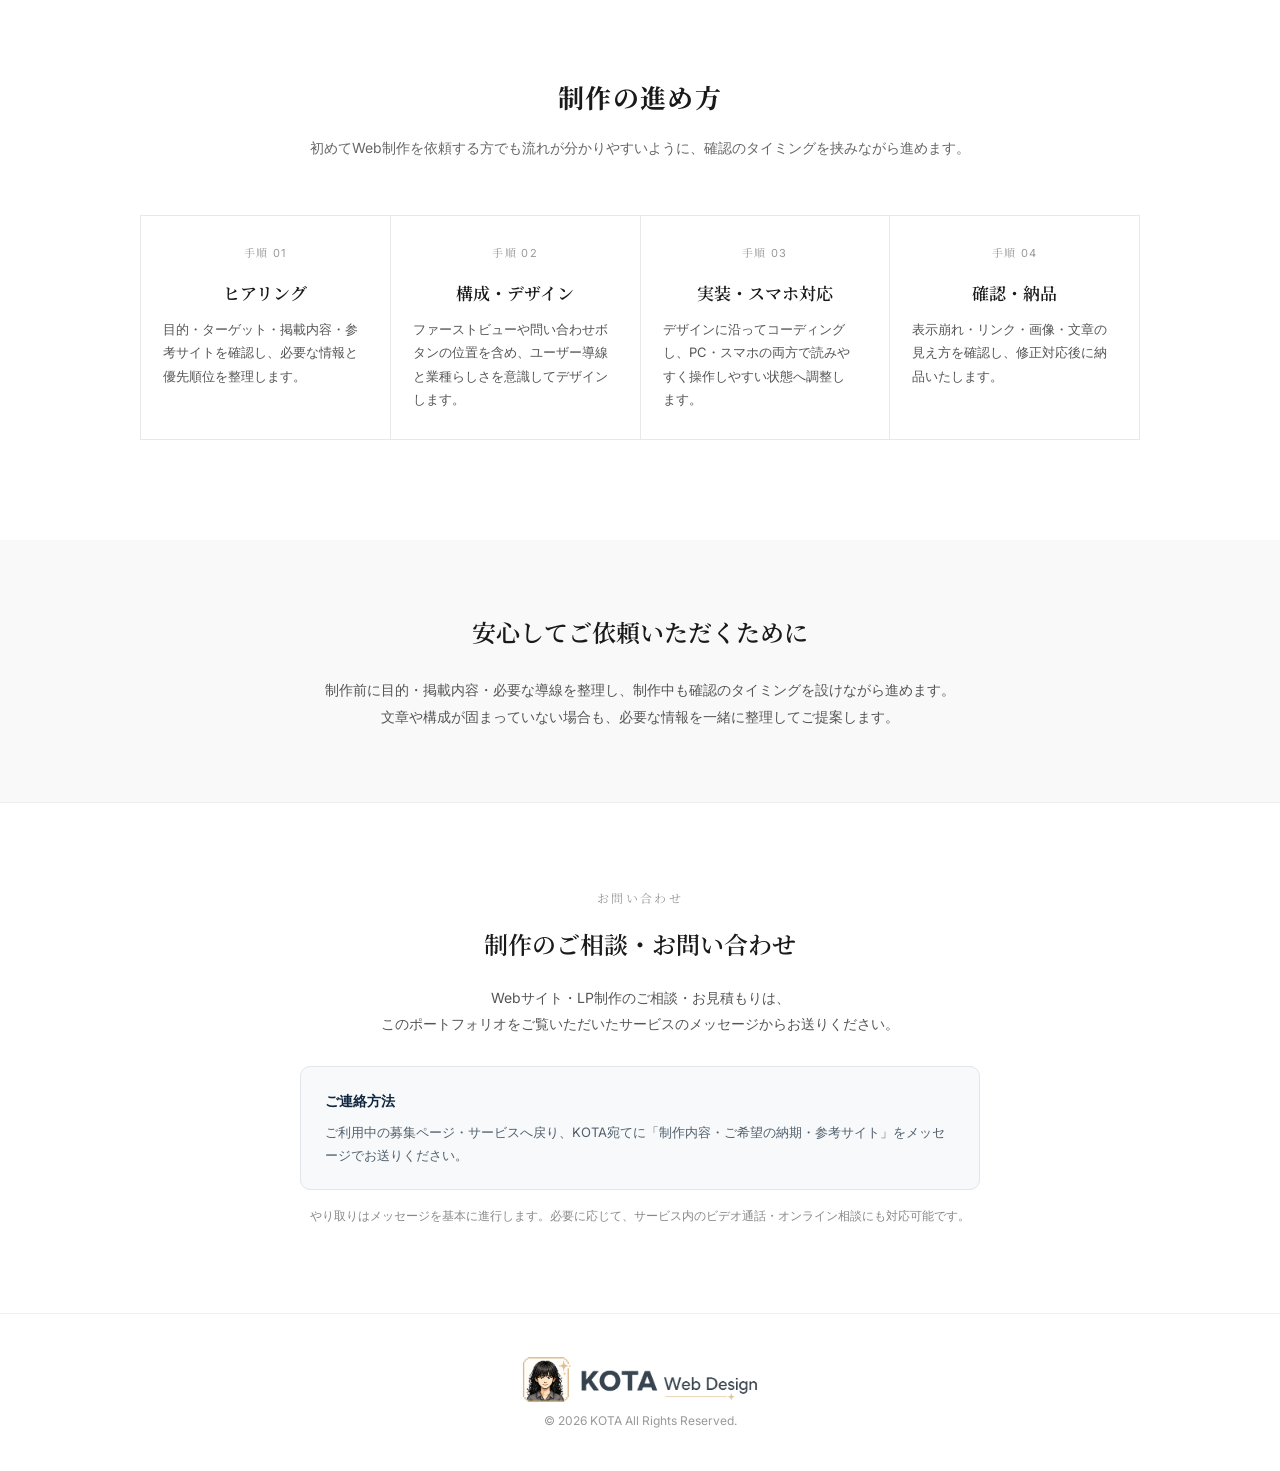
==== commit b9fd0c10: "Add files via upload" ====
--- a/index.html
+++ b/index.html
@@ -41,7 +41,7 @@
     />
 
     <!-- CSS -->
-    <link rel="stylesheet" href="style.css?v=20260817-5" />
+    <link rel="stylesheet" href="style.css?v=20260907-1" />
 
     <!-- FV background -->
     <link
@@ -151,8 +151,8 @@
             </li>
             <li>
               <span>進行方法</span>
-              <strong>チャット完結</strong>
-              <small>電話・オンライン会議は原則不要</small>
+              <strong>メッセージ中心</strong>
+              <small>必要に応じてオンライン相談も対応</small>
             </li>
           </ul>
         </div>
@@ -235,7 +235,7 @@
 
             <!-- スタンス -->
             <p class="about__note">
-              電話やオンライン会議は原則使用せず、文章で確認を残しながらチャットで進めます。<br>掲載内容が固まっていない段階でもご相談ください。
+              基本は文章で確認を残しながら、各サービス内のメッセージを中心に進行します。<br>必要に応じてオンライン相談にも対応可能ですので、掲載内容が固まっていない段階でもご相談ください。
             </p>
           </div>
         </div>
@@ -249,7 +249,7 @@
           </h2>
           <p class="client-review__lead">
             FigmaカンプからのLP・Webサイトコーディング案件で、<br class="pc-only" />
-            納期対応とチャットでの進行を評価していただきました。
+            納期対応とメッセージでの丁寧な進行を評価していただきました。
           </p>
 
           <figure class="client-review__card">
@@ -604,7 +604,7 @@
       <section class="portfolio-cta" aria-labelledby="portfolioCtaTitle">
         <div class="portfolio-cta__inner">
           <h2 id="portfolioCtaTitle">ご覧いただいたサービスから<br class="sp-only">ご相談ください</h2>
-          <p>このポートフォリオを開いた募集ページ・サービスのメッセージから、現在の状況とご希望をお送りください。<br class="sp-only">相談から納品までチャットで進められます。</p>
+          <p>このポートフォリオを開いた募集ページ・サービスのメッセージから、現在の状況とご希望をお送りください。<br class="sp-only">メッセージを基本に、必要に応じてオンライン相談も対応します。</p>
           <a href="#contact" class="portfolio-cta__button">相談方法を確認する <span aria-hidden="true">↓</span></a>
           <small>このボタンから外部サイトへ移動することはありません</small>
         </div>
@@ -682,7 +682,7 @@
             <p class="contact__guide-title">ご連絡方法</p>
             <p>ご利用中の募集ページ・サービスへ戻り、KOTA宛てに「制作内容・ご希望の納期・参考サイト」をメッセージでお送りください。</p>
           </div>
-          <p class="contact__note">電話・オンライン会議は原則不要です。<br class="sp-only">相談から納品までチャットで完結します。</p>
+          <p class="contact__note">やり取りはメッセージを基本に進行します。<br class="sp-only">必要に応じて、サービス内のビデオ通話・オンライン相談にも対応可能です。</p>
         </div>
       </section>
     </main>
--- a/style.css
+++ b/style.css
@@ -1948,7 +1948,7 @@
     left: 10px;
     min-height: 28px;
     padding: 5px 9px;
-    font-size: 9px;
+    font-size: 10px;
   }
 
   .client-review {
@@ -1963,9 +1963,9 @@
 
   .client-review__lead {
     margin-bottom: 30px;
-    font-size: 13px;
+    font-size: 14px;
     line-height: 1.8;
-    text-align: left;
+    text-align: center;
   }
 
   .client-review__card {
@@ -1979,11 +1979,11 @@
   .client-review__visual > span {
     right: 10px;
     bottom: 10px;
-    font-size: 9px;
+    font-size: 10px;
   }
 
   .client-review__privacy {
-    text-align: left;
+    text-align: center;
   }
 
   .portfolio-cta {
@@ -1995,8 +1995,8 @@
   }
 
   .portfolio-cta p:not(.portfolio-cta__label) {
-    font-size: 13px;
-    text-align: left;
+    font-size: 14px;
+    text-align: center;
   }
 
   .portfolio-cta__button,
@@ -2007,7 +2007,7 @@
   }
 
   .contact__note {
-    font-size: 11px;
+    font-size: 12px;
   }
 
 .sp-only{
@@ -2124,7 +2124,7 @@
     min-height: 48px;
     padding: 0 14px;
     border-radius: 10px;
-    font-size: 13px;
+    font-size: 14px;
     letter-spacing: 0.06em;
     color: #222;
     transition:
@@ -2199,7 +2199,7 @@
   }
 
   .fv__lead {
-    font-size: 11px;
+    font-size: 12px;
     letter-spacing: 0.12em;
     line-height: 1.8;
     margin-bottom: 12px;
@@ -2210,7 +2210,7 @@
   }
 
   .fv__title {
-    font-size: clamp(20px, 5.6vw, 25px);
+    font-size: clamp(21px, 6vw, 26px);
     line-height: 1.5;
     margin-bottom: 20px;
     max-width: 350px;
@@ -2260,8 +2260,13 @@
     font-size: 16px;
   }
 
+  .fv__points span,
+  .fv__points small {
+    font-size: 12px;
+  }
+
   .fv__note {
-    font-size: 11px;
+    font-size: 12px;
   }
 
   /* ===============================
@@ -2305,7 +2310,7 @@
   }
 
   .about__text {
-    font-size: 13px;
+    font-size: 14px;
     line-height: 1.8;
     margin-bottom: 18px;
   }
@@ -2328,12 +2333,12 @@
 
   .about__strength h3,
   .about__data h3 {
-    font-size: 13px;
+    font-size: 14px;
   }
 
   .about__strength li,
   .about__data p {
-    font-size: 12px;
+    font-size: 13px;
   }
 
   .about__skills {
@@ -2341,13 +2346,13 @@
   }
 
   .about__skills li {
-    font-size: 11px;
+    font-size: 12px;
     padding: 5px 10px;
   }
 
   .about__note {
-    font-size: 12px;
-    text-align: left;
+    font-size: 13px;
+    text-align: center;
   }
 
   /* ===============================
@@ -2364,7 +2369,7 @@
   }
 
   .service__lead {
-    font-size: 13px;
+    font-size: 14px;
     text-align: center;
     margin-bottom: 32px;
   }
@@ -2383,7 +2388,7 @@
   }
 
   .service__card p {
-    font-size: 13px;
+    font-size: 14px;
   }
 
   .service__points {
@@ -2392,7 +2397,7 @@
   }
 
   .service__points li {
-    font-size: 12px;
+    font-size: 13px;
   }
 
   /* ===============================
@@ -2409,7 +2414,7 @@
   }
 
   .works__lead {
-    font-size: 13px;
+    font-size: 14px;
     margin-bottom: 32px;
   }
 
@@ -2428,15 +2433,15 @@
   }
 
   .works__info h3 {
-    font-size: 15px;
+    font-size: 16px;
   }
 
   .works__info p {
-    font-size: 12px;
+    font-size: 13px;
   }
 
   .works__category {
-    font-size: 10px;
+    font-size: 11px;
   }
 
   .works__tags {
@@ -2446,7 +2451,7 @@
   .works__link {
     opacity: 1;
     transform: none;
-    font-size: 11px;
+    font-size: 12px;
     padding: 6px 12px;
   }
 
@@ -2464,7 +2469,7 @@
   }
 
   .lp__lead {
-    font-size: 13px;
+    font-size: 14px;
     margin-bottom: 32px;
   }
 
@@ -2482,15 +2487,15 @@
   }
 
   .lp__info h3 {
-    font-size: 15px;
+    font-size: 16px;
   }
 
   .lp__info p {
+    font-size: 13px;
+  }
+
+  .lp__meta {
     font-size: 12px;
-  }
-
-  .lp__meta {
-    font-size: 11px;
   }
 
   /* ===============================
@@ -2509,14 +2514,14 @@
 
   .figma-showcase__lead {
     margin-bottom: 22px;
-    font-size: 13px;
+    font-size: 14px;
     line-height: 1.8;
     text-align: left;
   }
 
   .figma-showcase__note {
     margin-top: 24px;
-    font-size: 11px;
+    font-size: 12px;
     text-align: left;
   }
 
@@ -2540,11 +2545,11 @@
 
   .figma-showcase__description {
     min-height: 0;
+    font-size: 13px;
+  }
+
+  .figma-showcase__link {
     font-size: 12px;
-  }
-
-  .figma-showcase__link {
-    font-size: 11px;
   }
 
   /* ===============================
@@ -2561,7 +2566,7 @@
   }
 
   .process__lead {
-    font-size: 13px;
+    font-size: 14px;
     line-height: 1.8;
     margin-bottom: 32px;
   }
@@ -2579,7 +2584,7 @@
   }
 
   .process__item p {
-    font-size: 13px;
+    font-size: 14px;
   }
   /* ===============================
    Trust
@@ -2596,9 +2601,9 @@
   }
 
   .trust__text {
-    font-size: 13px;
+    font-size: 14px;
     line-height: 1.8;
-    text-align: left;
+    text-align: center;
   }
 
   .contact {
@@ -2612,8 +2617,9 @@
   }
 
   .contact__text {
-    font-size: 13px;
+    font-size: 14px;
     line-height: 1.8;
+    text-align: center;
   }
 
 /* ===============================
@@ -2630,7 +2636,7 @@
   }
 
   .footer__copy {
-    font-size: 11px;
+    font-size: 12px;
     line-height: 1.6;
   }
 /* ===============================
@@ -2651,7 +2657,7 @@
   }
 
   .work__back a {
-    font-size: 12px;
+    font-size: 13px;
   }
 
   /* タイトル */
@@ -2671,7 +2677,7 @@
   }
 
   .work__link-note {
-    font-size: 11px;
+    font-size: 12px;
     margin-bottom: 24px;
   }
 
@@ -2693,13 +2699,13 @@
   }
 
   .work__block p {
-    font-size: 13px;
+    font-size: 14px;
     line-height: 1.8;
   }
 
   /* リスト */
   .work__list li {
-    font-size: 13px;
+    font-size: 14px;
     margin-bottom: 8px;
     padding-left: 16px;
   }
@@ -2795,6 +2801,12 @@
 .contact__guide {
     margin-top: 24px;
     padding: 18px;
+    text-align: center;
+  }
+
+  .contact__guide p:last-child {
+    font-size: 14px;
+    text-align: center;
   }
 
 .about__text-line {
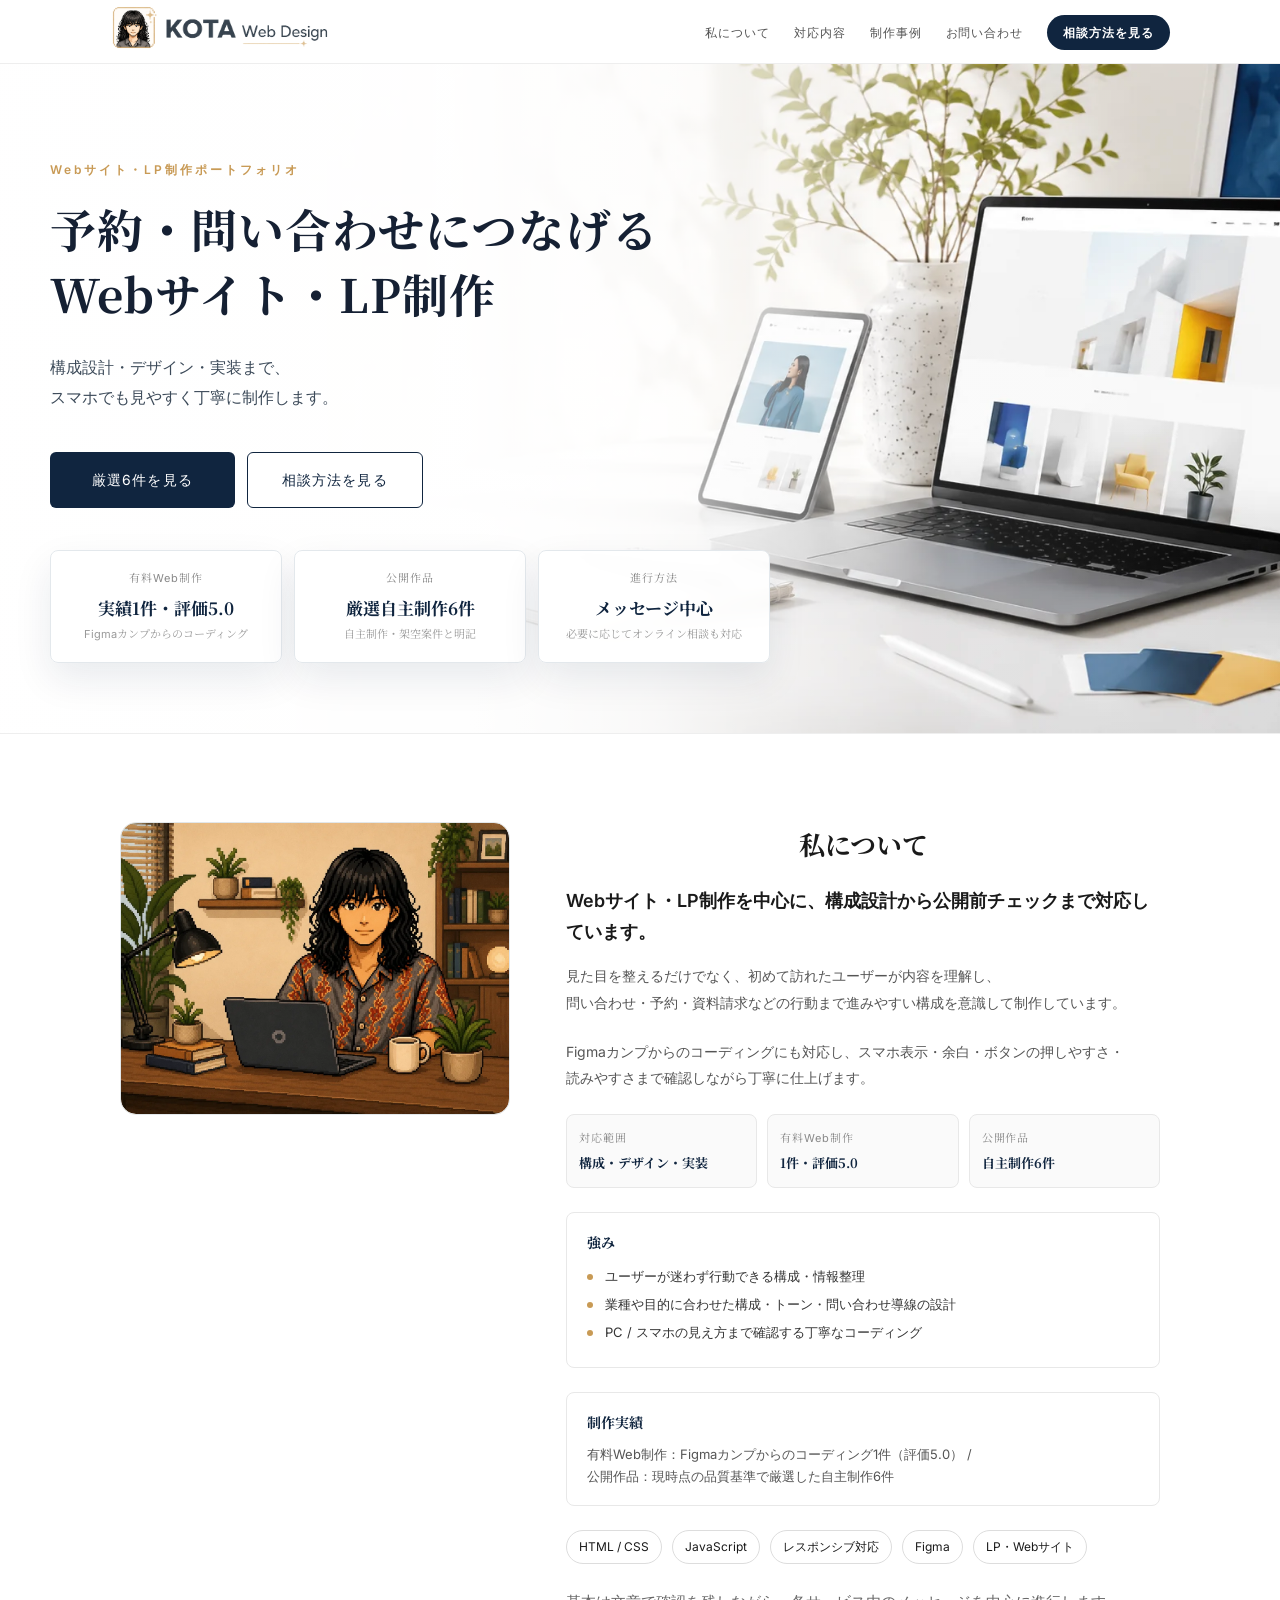
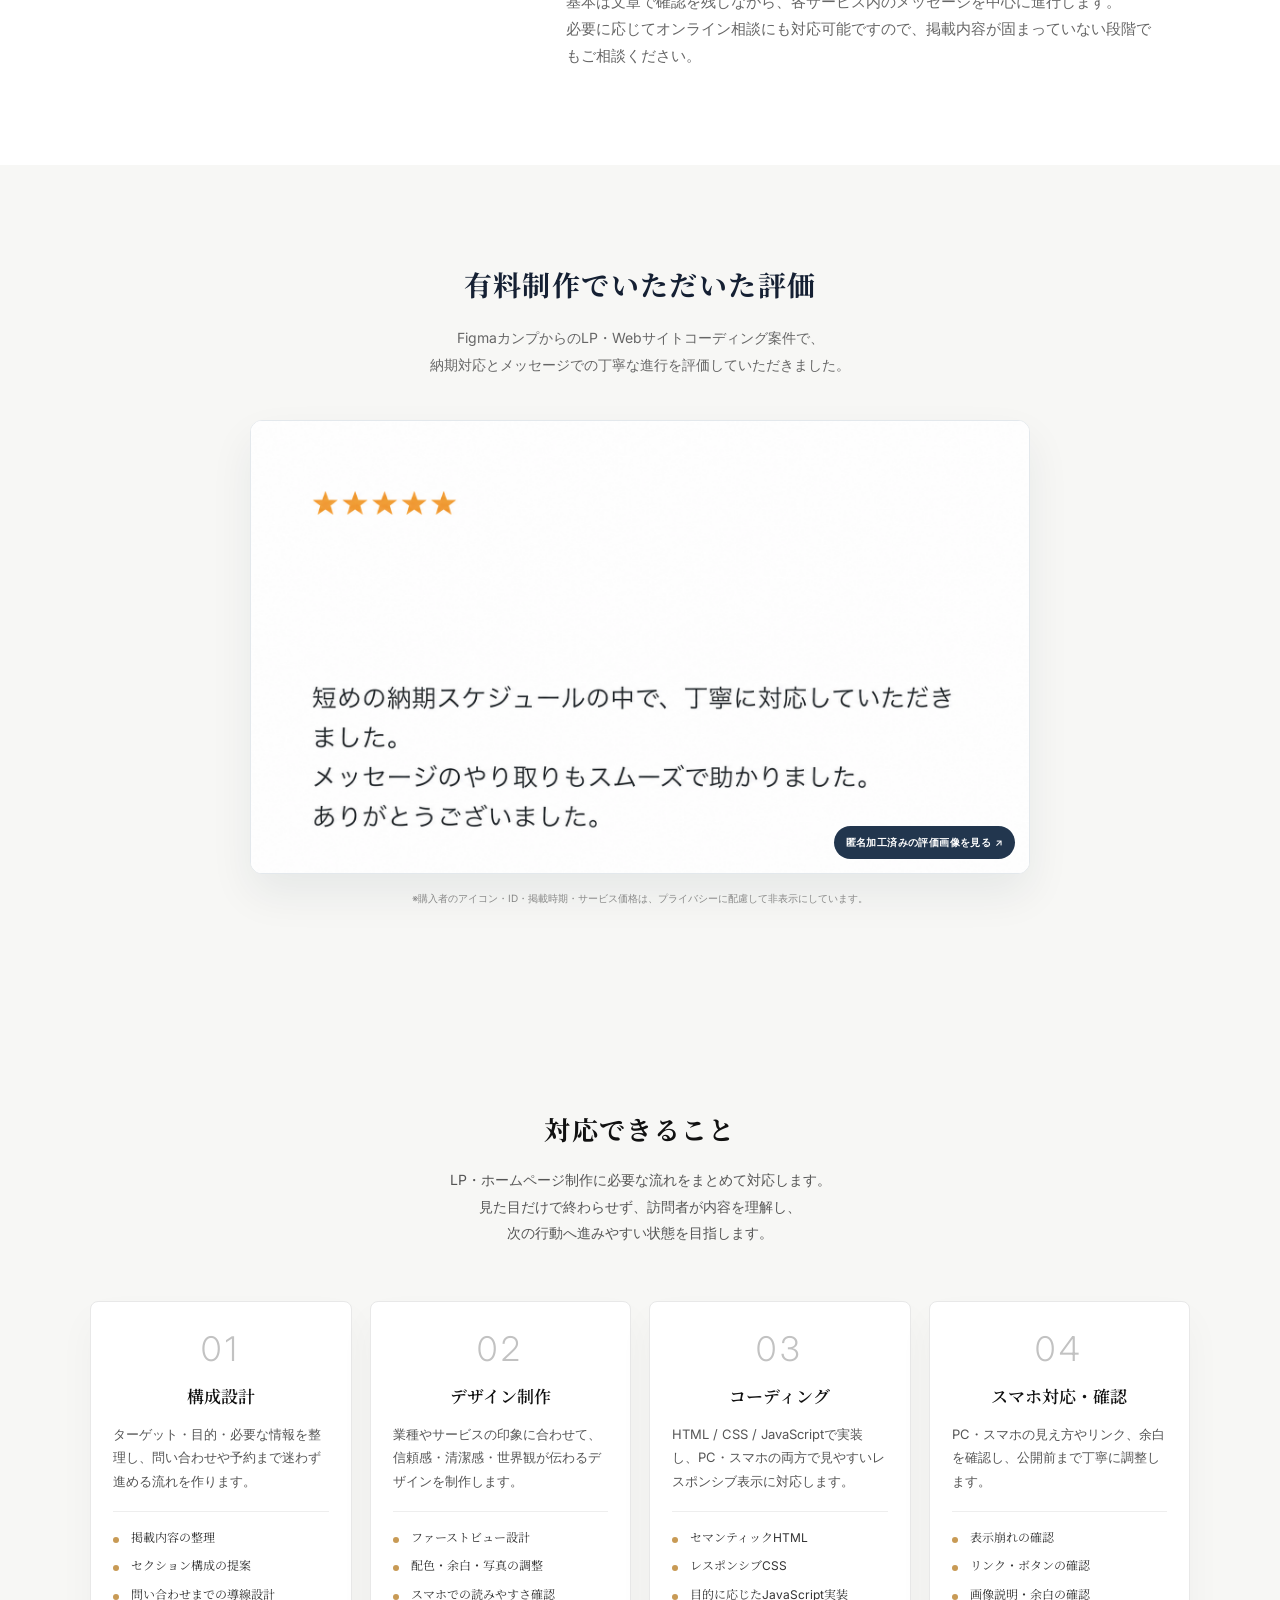
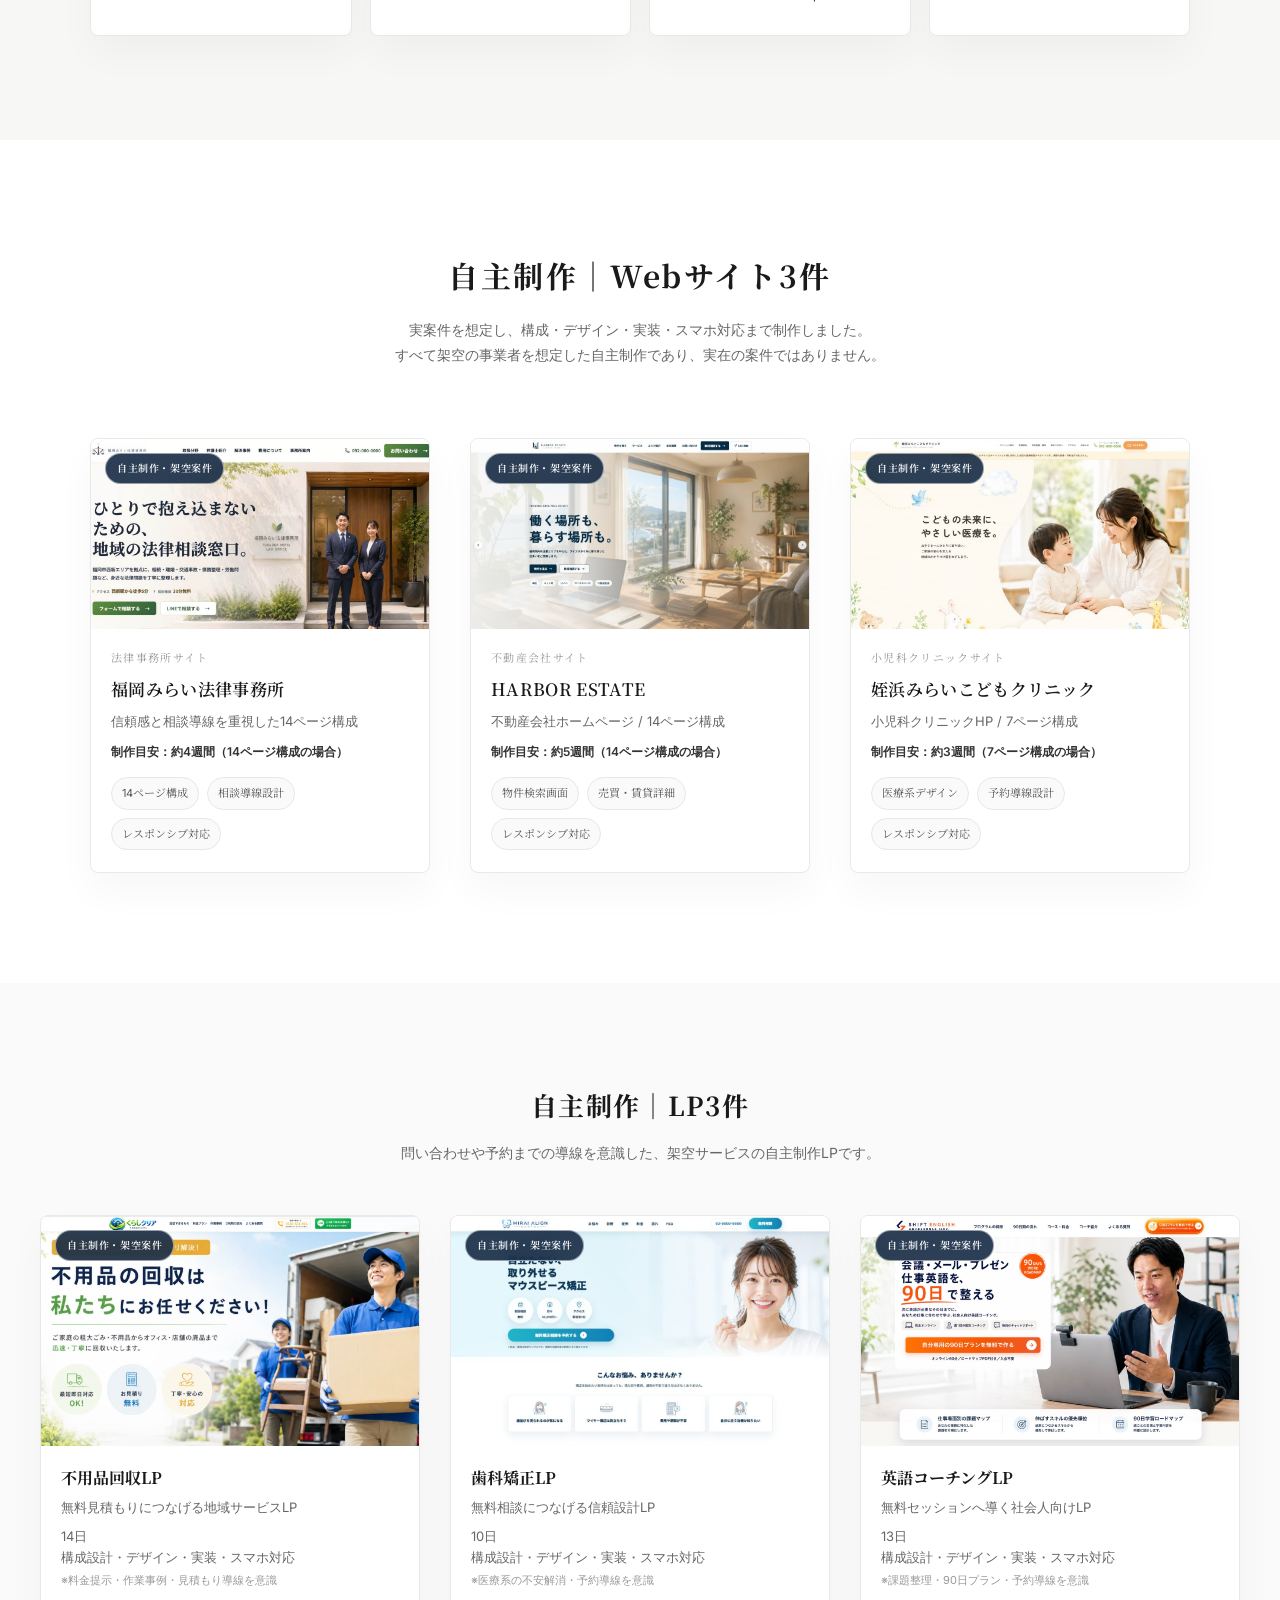
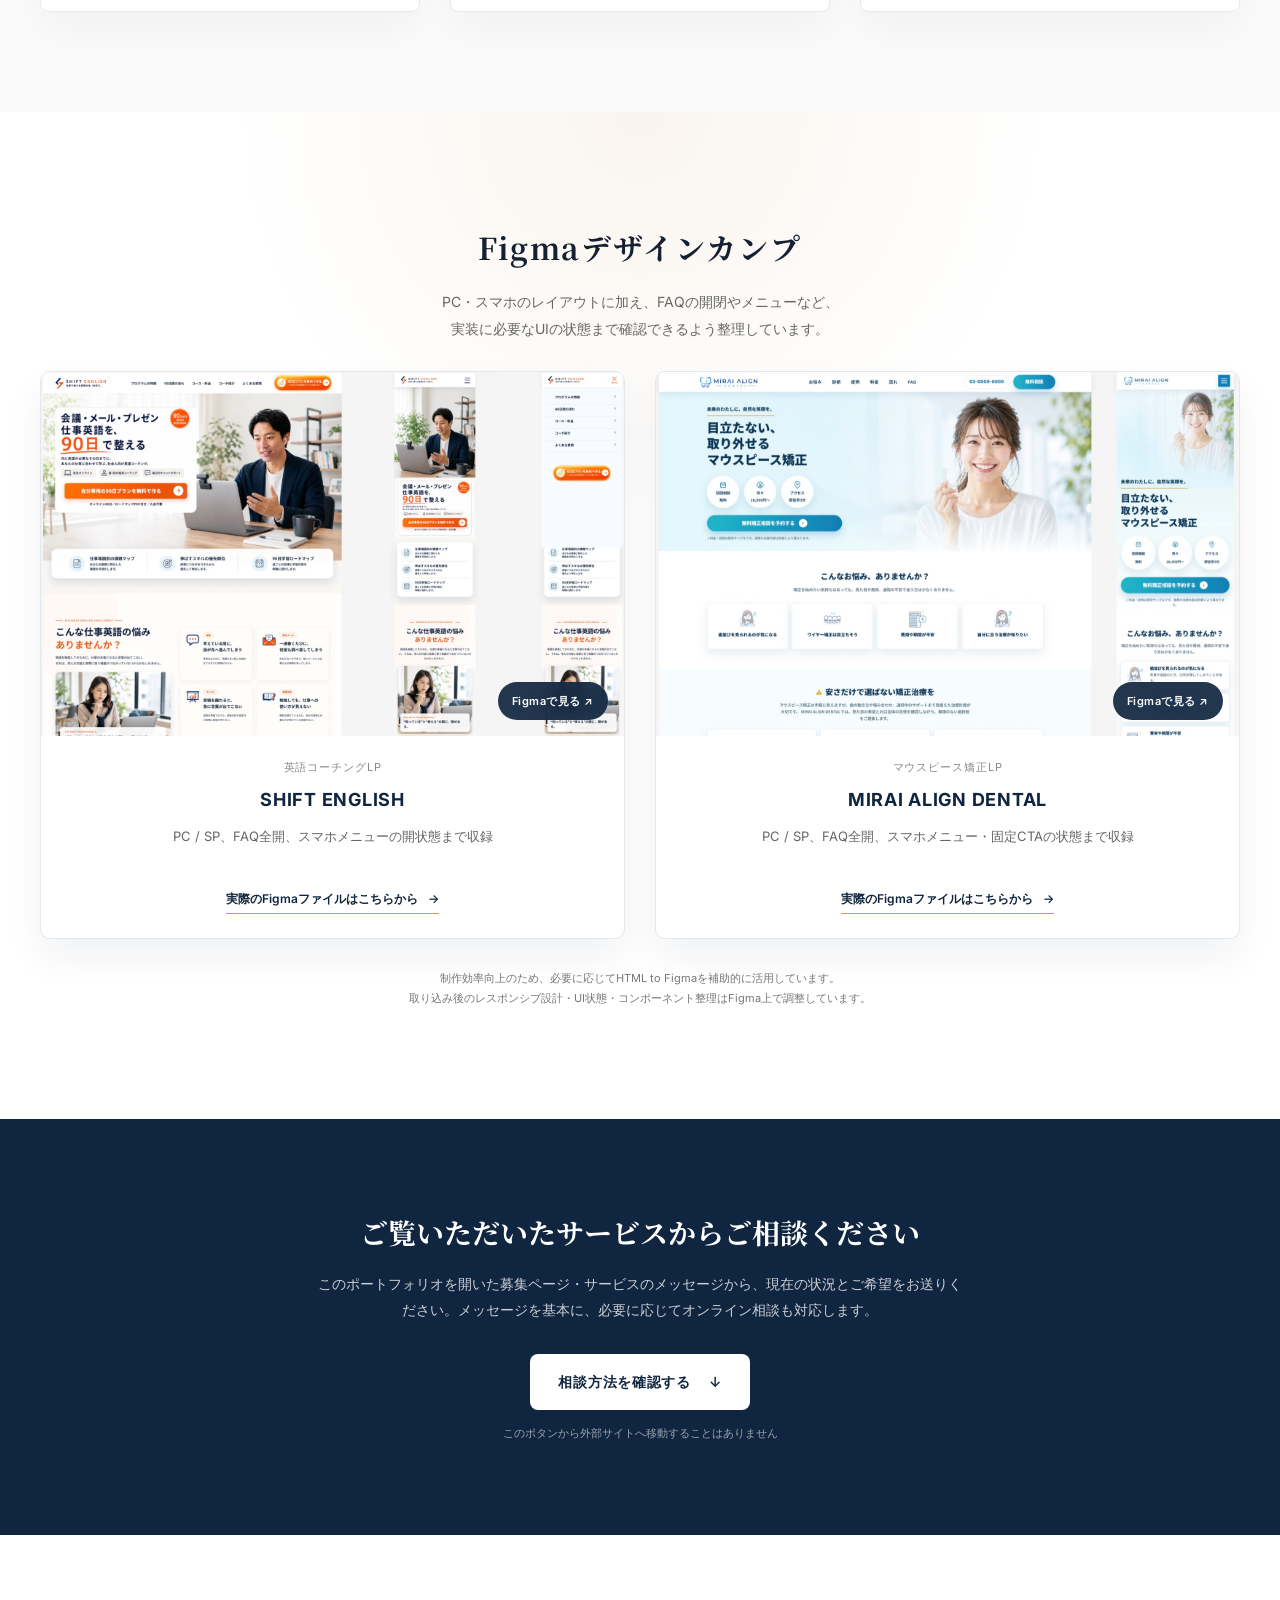
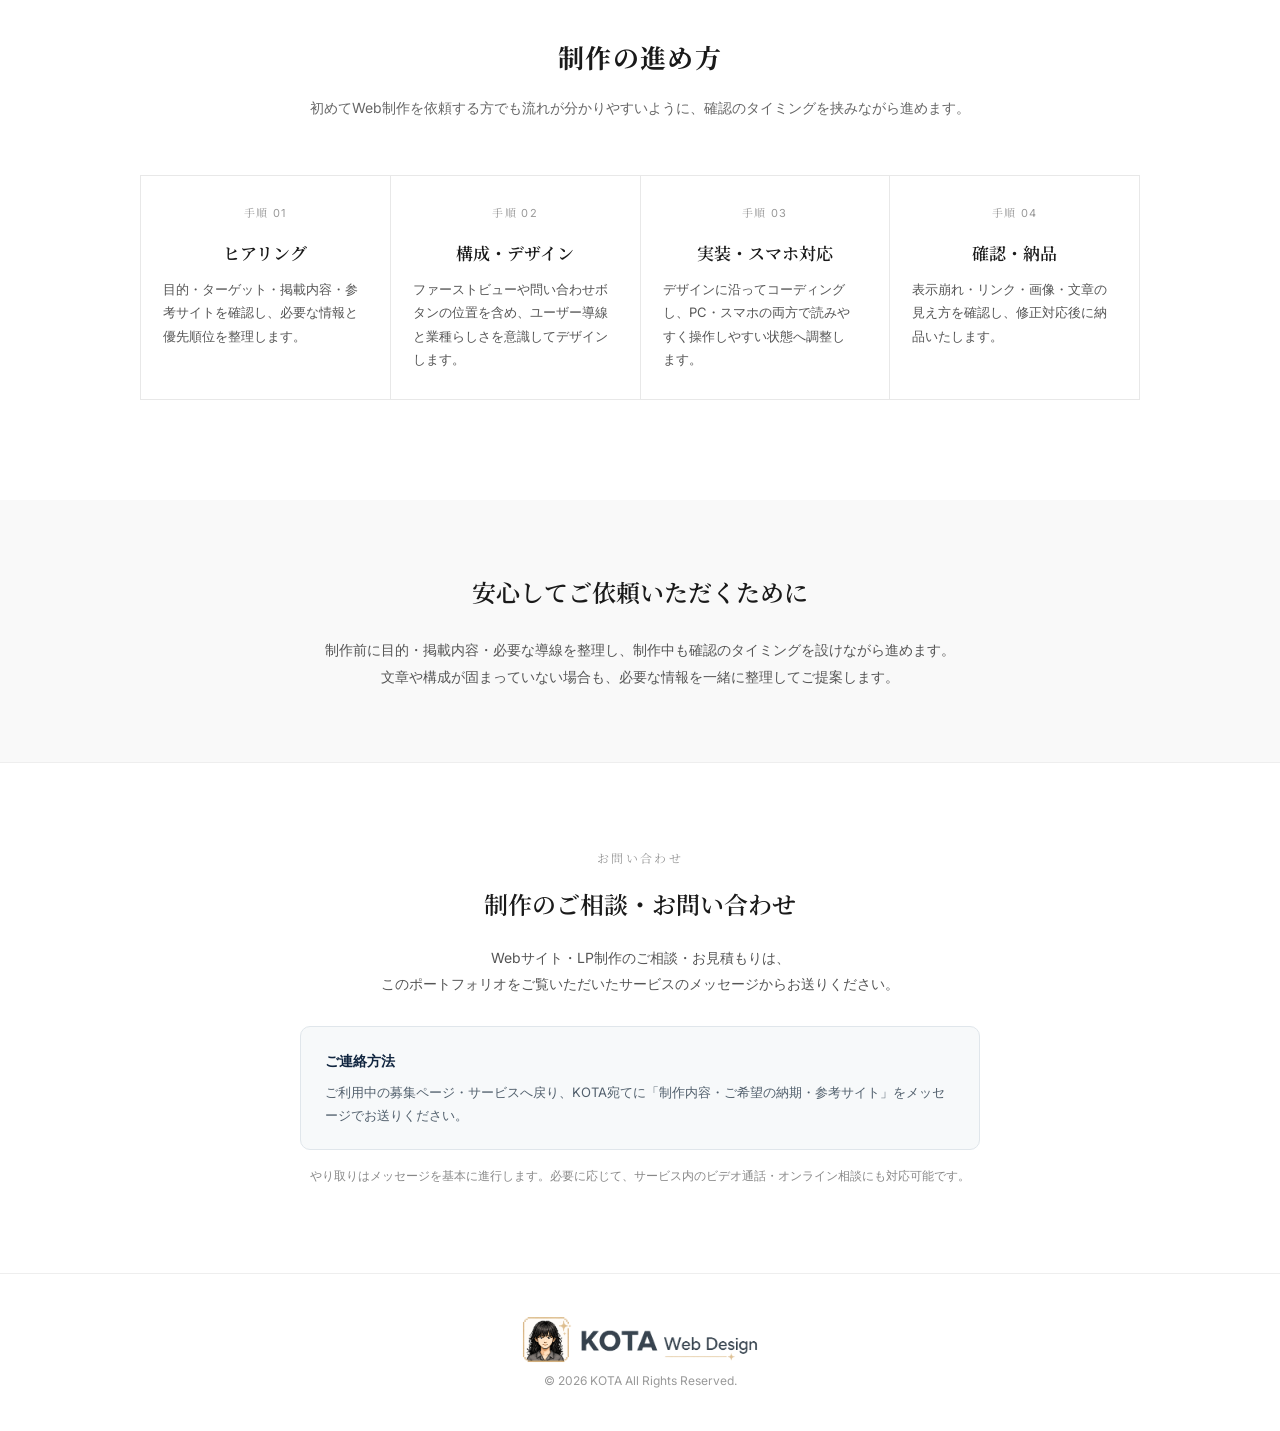
==== commit f683c2d3: "Add files via upload" ====
--- a/index.html
+++ b/index.html
@@ -41,7 +41,7 @@
     />
 
     <!-- CSS -->
-    <link rel="stylesheet" href="style.css?v=20260907-1" />
+    <link rel="stylesheet" href="style.css?v=20260907-2" />
 
     <!-- FV background -->
     <link
--- a/style.css
+++ b/style.css
@@ -1912,6 +1912,41 @@
 
 .about__text + .about__text {
   margin-top: 12px;
+}
+
+@media screen and (min-width: 769px) {
+  .fv {
+    padding: 96px 20px 70px;
+  }
+
+  .about {
+    padding: 88px 20px 96px;
+  }
+
+  .about__inner {
+    max-width: 1040px;
+    gap: 56px;
+    align-items: flex-start;
+  }
+
+  .about__img {
+    flex: 0 0 390px;
+    width: 390px;
+    min-height: 0;
+    aspect-ratio: 4 / 3;
+  }
+
+  .about__img img {
+    height: 100%;
+    min-height: 0;
+    aspect-ratio: auto;
+  }
+
+  .about__content {
+    flex: 1;
+    width: auto;
+    max-width: 620px;
+  }
 }
 
 /* ===============================
